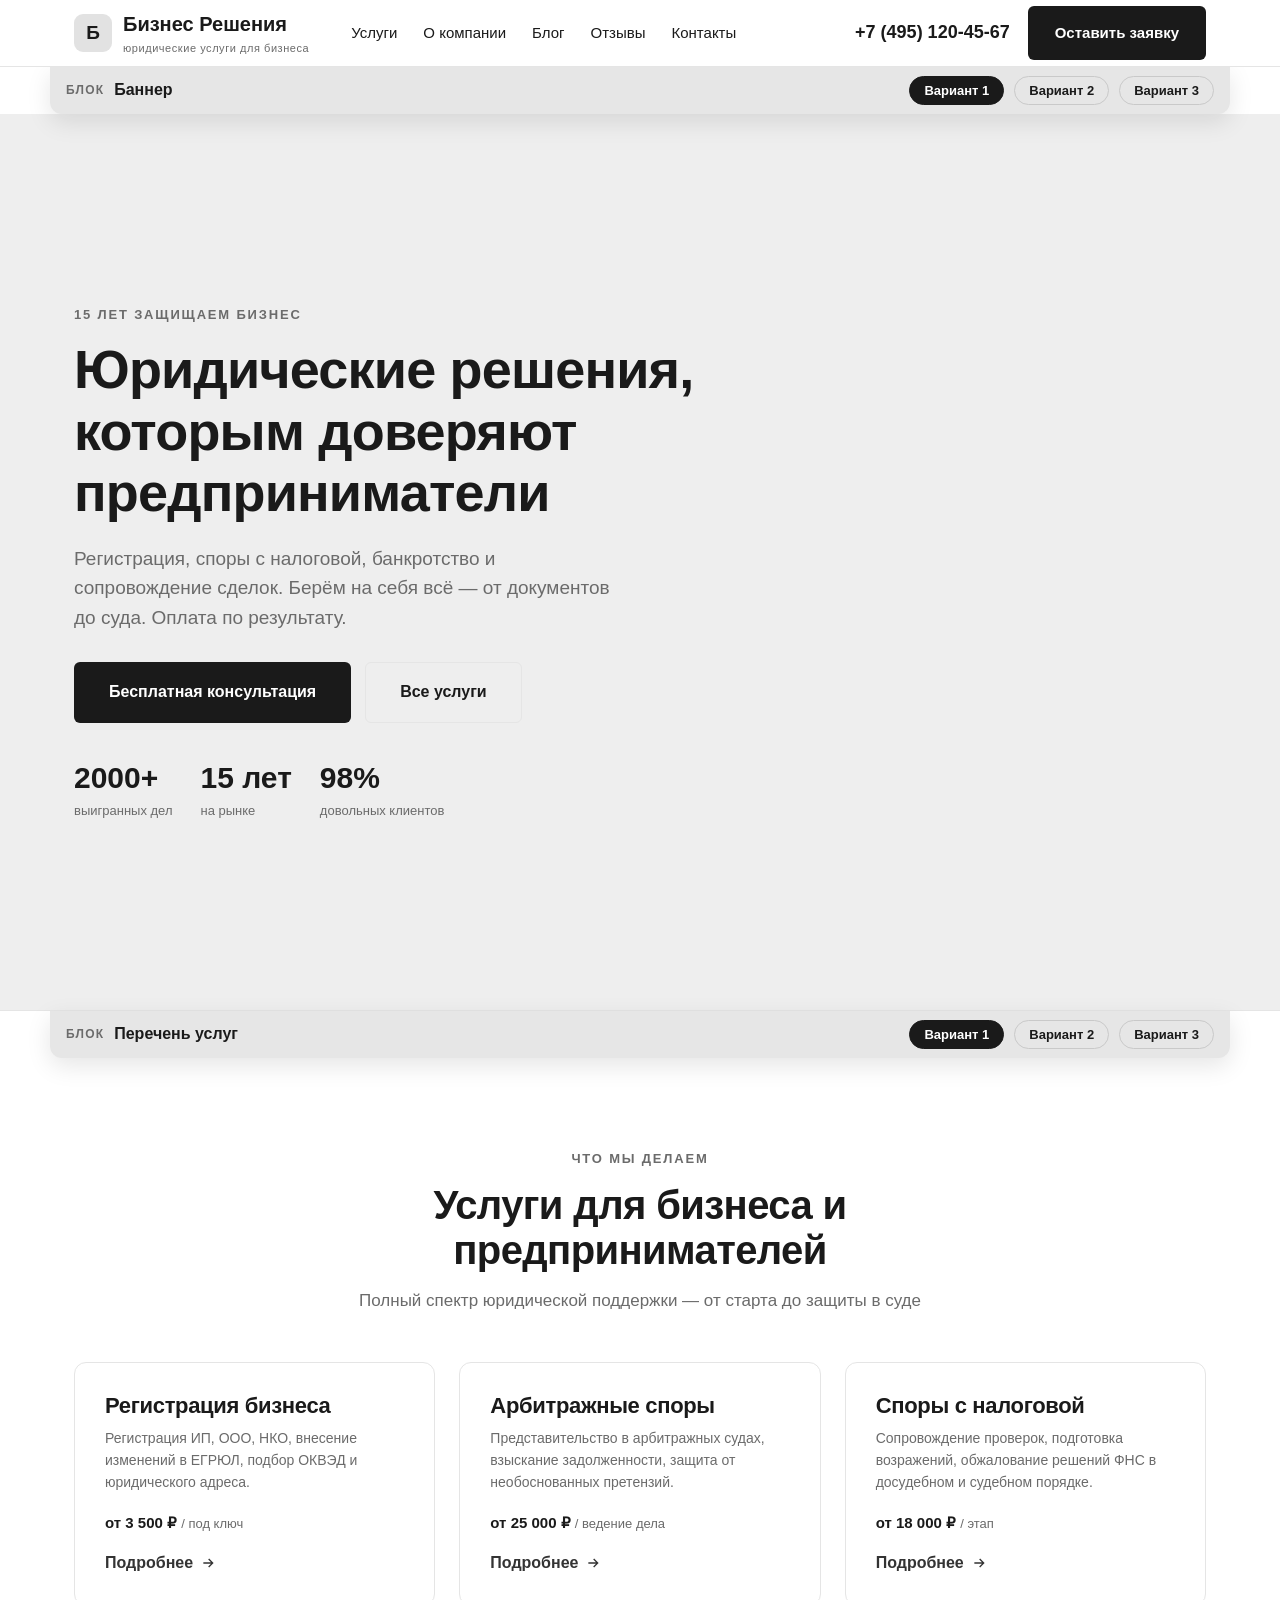
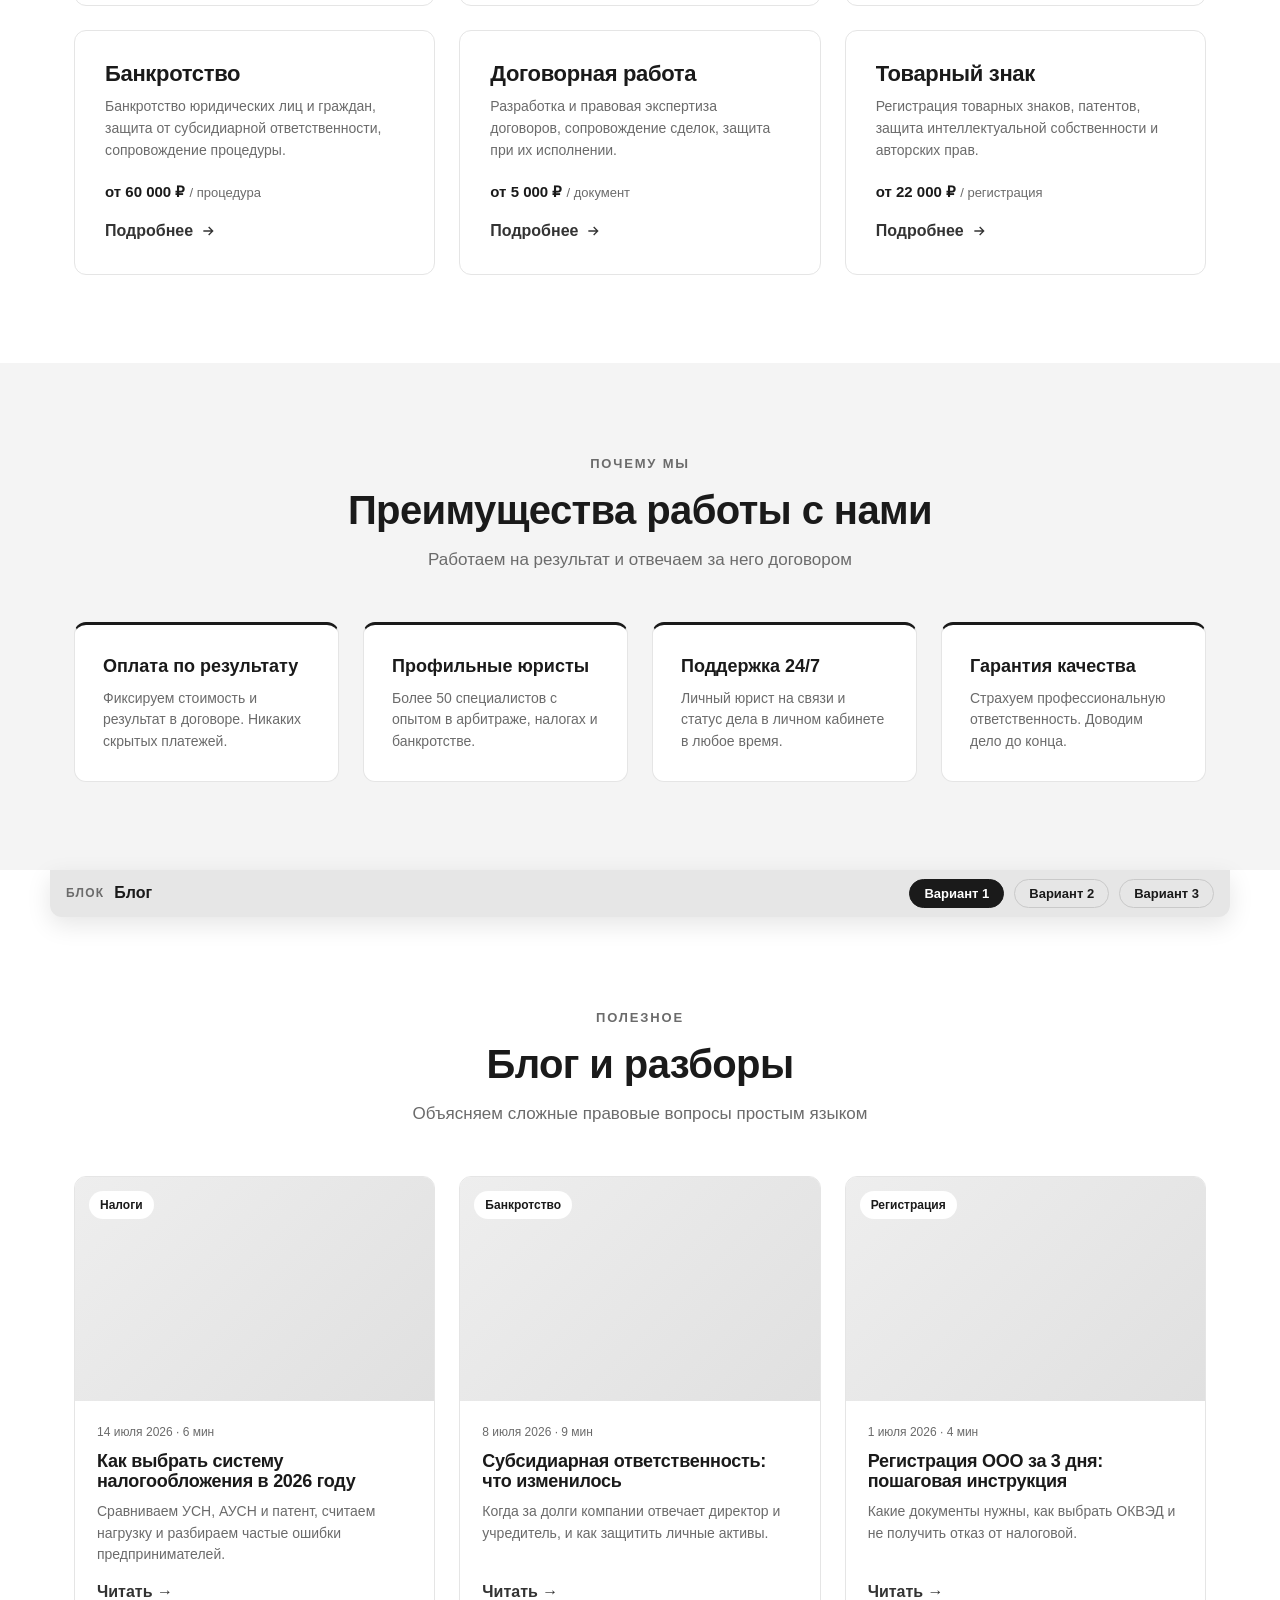
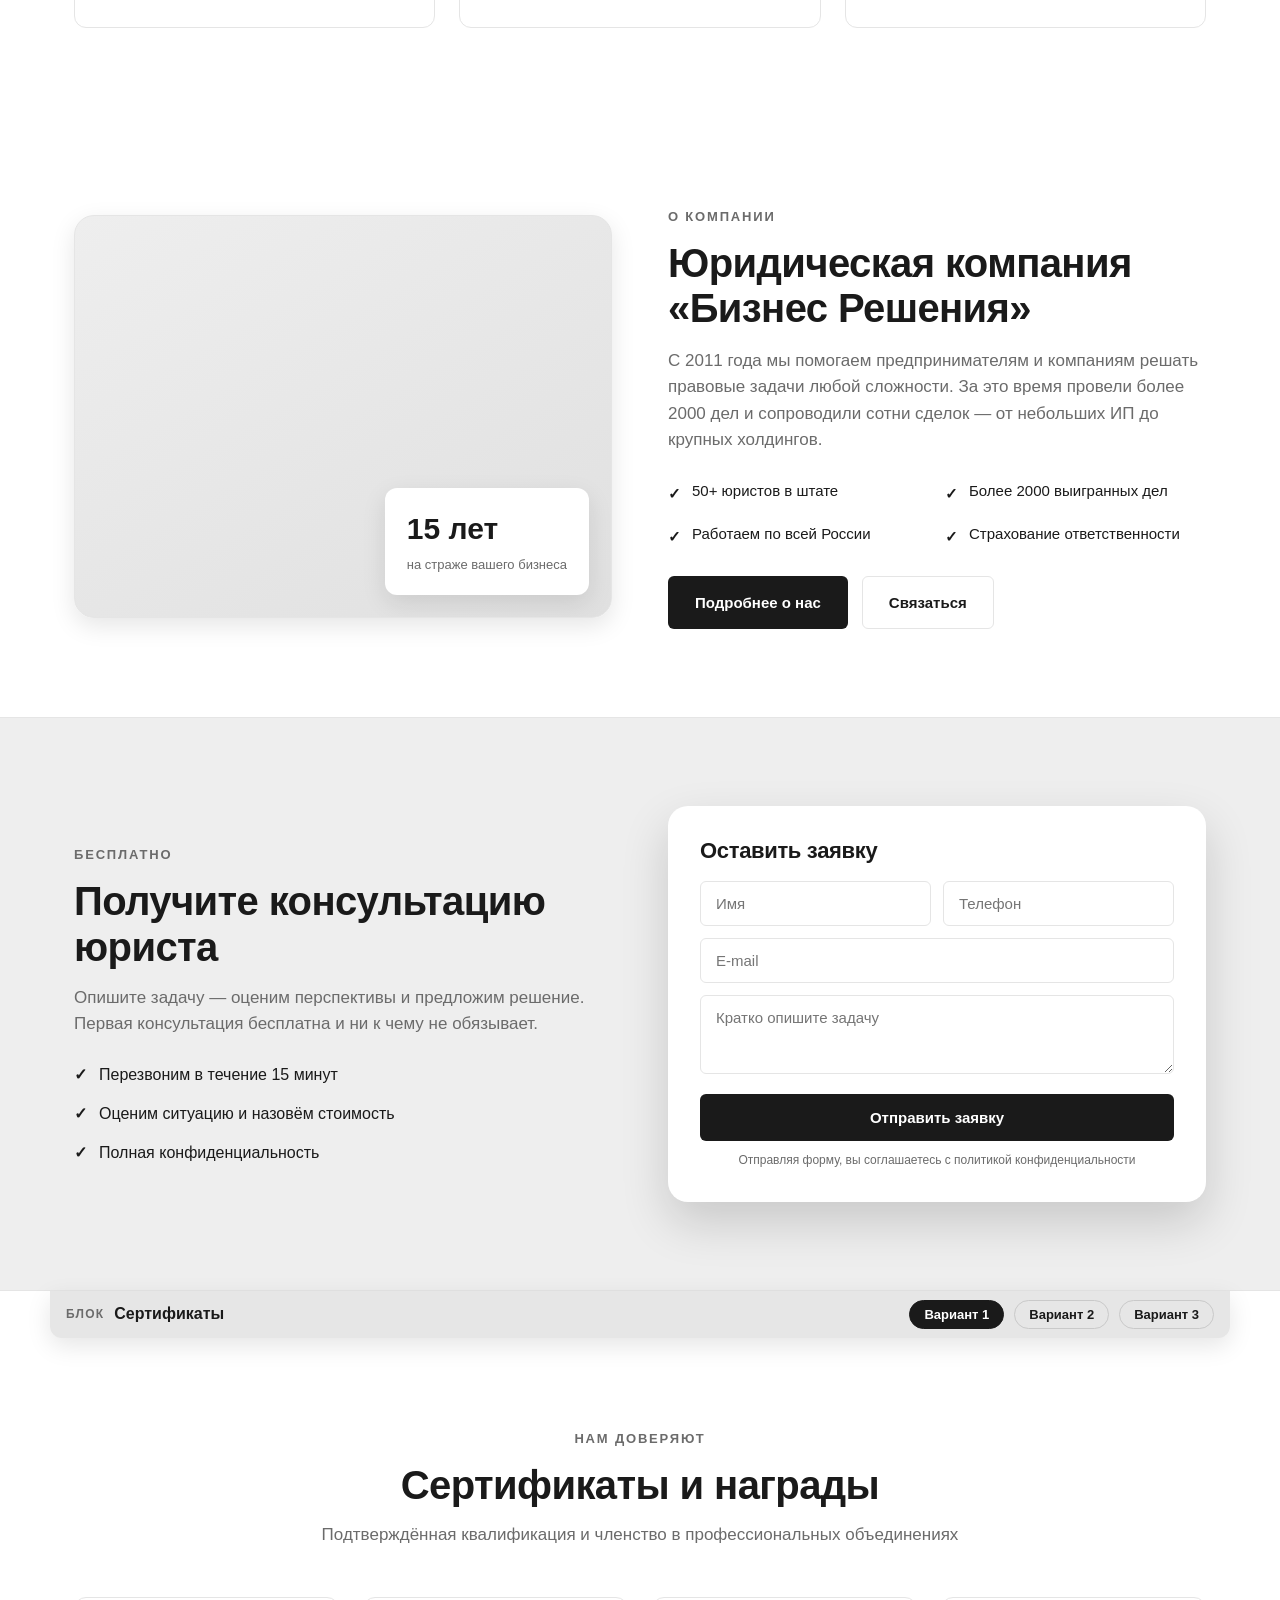
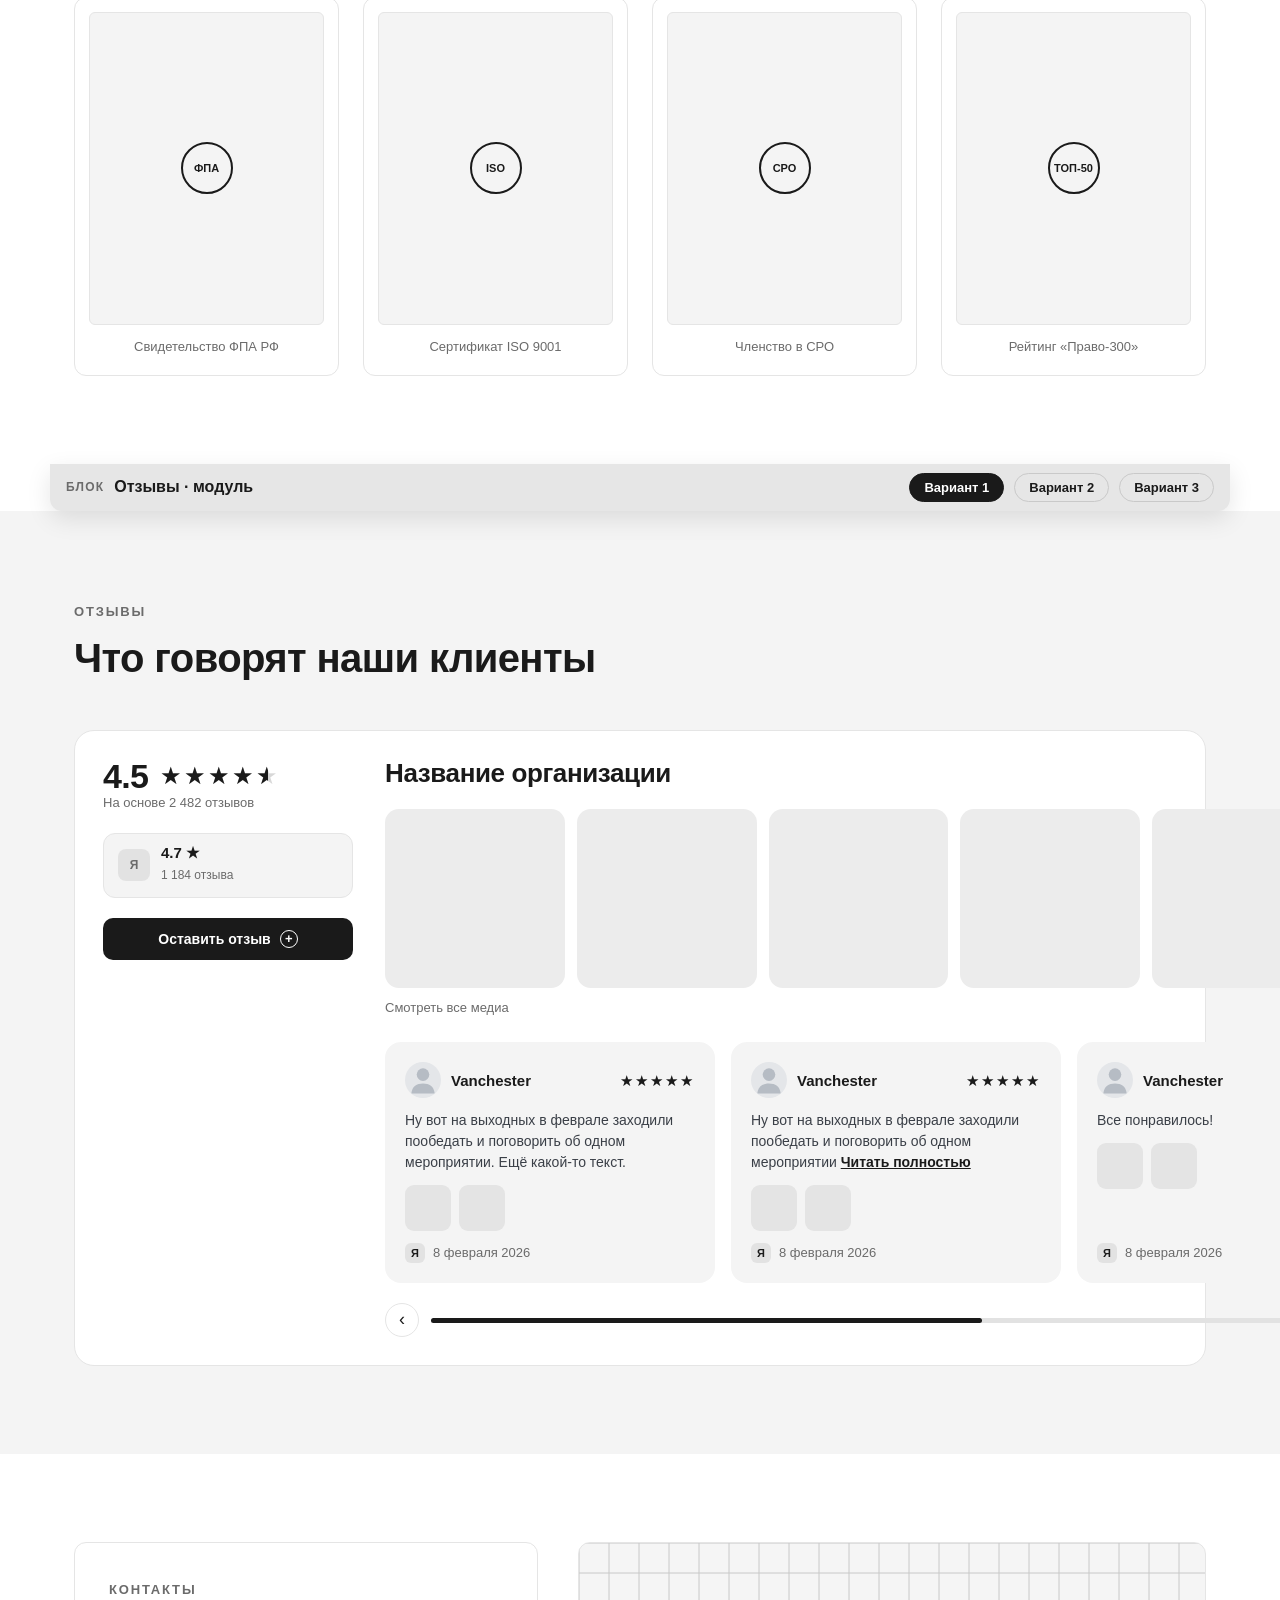
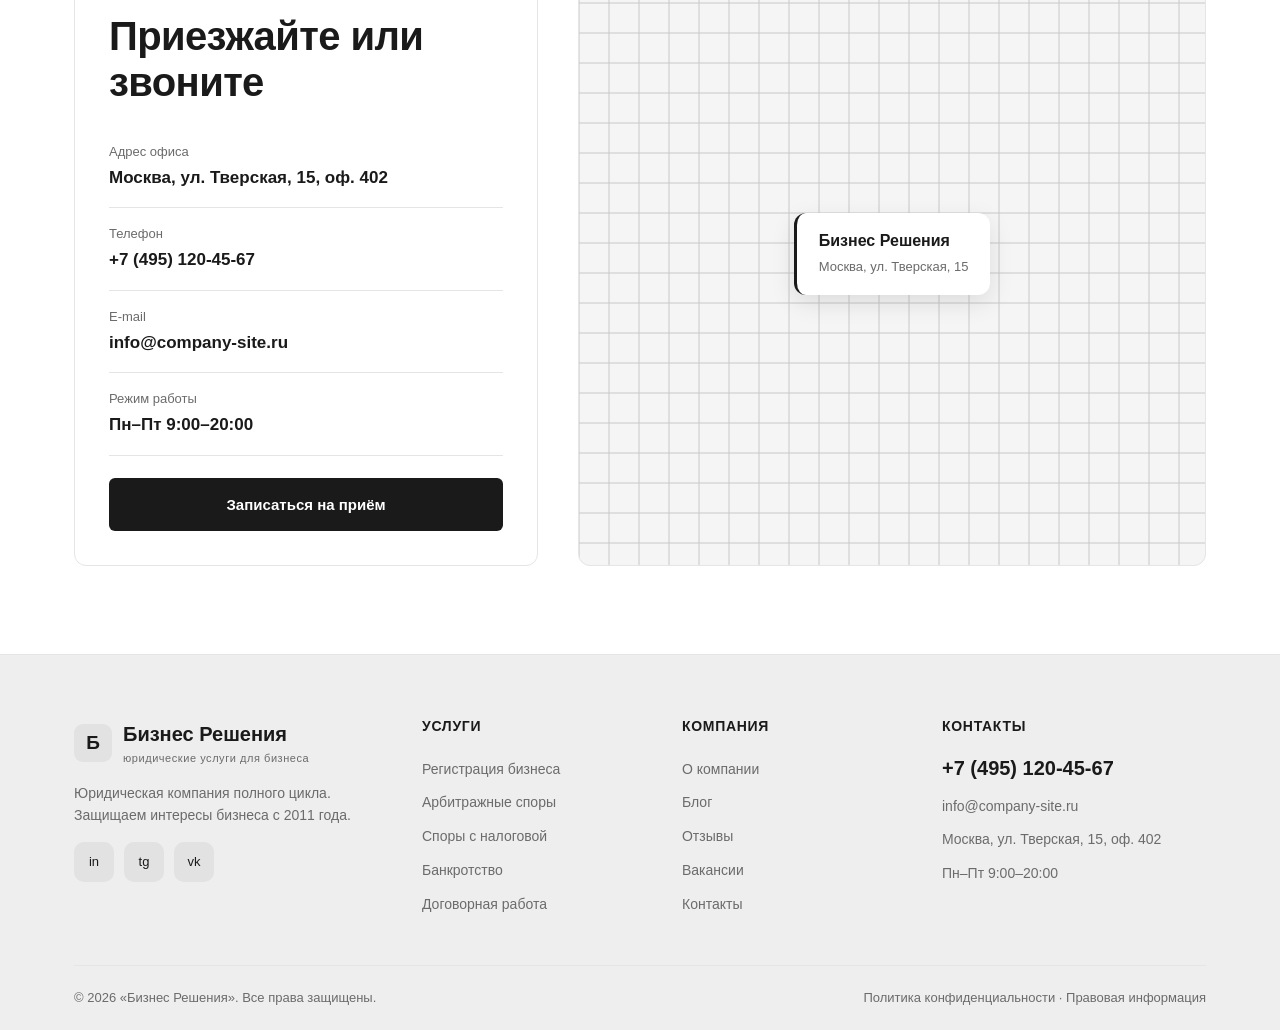
==== index.html @ 3ba4d73a "Cap all accent text at font-weight 600; unify type hierarchy - Replace every explicit font-weight:70" ====
<!DOCTYPE html>
<html lang="ru">
<head>
<meta charset="UTF-8">
<meta name="viewport" content="width=device-width, initial-scale=1.0">
<title>Бизнес Решения — прототип главной (шаблон юр. услуг)</title>
<meta name="description" content="Прототип главной страницы сайта юридических услуг. Чистый чёрно-белый шаблон с вариантами блоков.">
<style>
/* --- Manrope (вшит base64, вариативный, latin+cyrillic) --- */
@font-face {
  font-family: 'Manrope';
  font-style: normal;
  font-weight: 400 800;
  font-display: swap;
  src: url([data-uri]) format("woff2") format('woff2');
  unicode-range: U+0460-052F, U+1C80-1C8A, U+20B4, U+2DE0-2DFF, U+A640-A69F, U+FE2E-FE2F;
}
@font-face {
  font-family: 'Manrope';
  font-style: normal;
  font-weight: 400 800;
  font-display: swap;
  src: url([data-uri]) format("woff2") format('woff2');
  unicode-range: U+0301, U+0400-045F, U+0490-0491, U+04B0-04B1, U+2116;
}
@font-face {
  font-family: 'Manrope';
  font-style: normal;
  font-weight: 400 800;
  font-display: swap;
  src: url([data-uri]) format("woff2") format('woff2');
  unicode-range: U+0000-00FF, U+0131, U+0152-0153, U+02BB-02BC, U+02C6, U+02DA, U+02DC, U+0304, U+0308, U+0329, U+2000-206F, U+20AC, U+2122, U+2191, U+2193, U+2212, U+2215, U+FEFF, U+FFFD;
}
/* =========================================================================
   ДИЗАЙН-ТОКЕНЫ
   Всё оформление вынесено в переменные — чтобы перекрасить шаблон под
   другого клиента, достаточно поменять значения в :root.
   ========================================================================= */
:root{
  /* Палитра — чёрно-белая (монохром) */
  --c-brand:      #1a1a1a;   /* основной «чернильный» */
  --c-brand-700:  #000000;
  --c-brand-600:  #333333;
  --c-accent:     #1a1a1a;   /* акцент — CTA, подчёркивания */
  --c-accent-600: #000000;
  --c-ink:        #1a1a1a;   /* основной текст */
  --c-muted:      #6b6b6b;   /* вторичный текст */
  --c-line:       #e5e5e5;   /* границы */
  --c-bg:         #ffffff;
  --c-bg-soft:    #f4f4f4;   /* мягкий фон секций */
  --c-bg-dark:    #eeeeee;   /* «тёмные» секции — теперь светло-серые */
  --c-success:    #333333;

  /* Типографика */
  --font-head: "Manrope",-apple-system,"Segoe UI",Roboto,sans-serif;   /* заголовки */
  --font-body: "Manrope",-apple-system,"Segoe UI",Roboto,Helvetica,Arial,sans-serif;

  /* Скругления и тени */
  --r-sm: 6px;
  --r-md: 12px;
  --r-lg: 20px;
  --shadow-sm: 0 1px 3px rgba(0,0,0,.08), 0 1px 2px rgba(0,0,0,.04);
  --shadow-md: 0 8px 24px rgba(0,0,0,.10);
  --shadow-lg: 0 20px 48px rgba(0,0,0,.16);

  /* Раскладка */
  --container: 1180px;
  --gap: 24px;
  --section-y: 88px;
}

/* =========================================================================
   БАЗА
   ========================================================================= */
*,*::before,*::after{box-sizing:border-box;margin:0;padding:0}
html{scroll-behavior:smooth}
body{
  font-family:var(--font-body);
  color:var(--c-ink);
  background:var(--c-bg);
  line-height:1.55;
  -webkit-font-smoothing:antialiased;
}
img{max-width:100%;display:block}
a{color:inherit;text-decoration:none}
b,strong{font-weight:600}
h1,h2,h3,h4{font-family:var(--font-head);font-weight:600;line-height:1.14;letter-spacing:-.015em;color:var(--c-brand)}
h2{font-size:clamp(26px,3.4vw,40px)}
h3{font-size:clamp(18px,2vw,22px)}
p{color:var(--c-muted)}
.container{max-width:var(--container);margin:0 auto;padding:0 24px}
section{padding:var(--section-y) 0}
.eyebrow{
  display:inline-block;font-family:var(--font-body);font-weight:600;
  font-size:13px;letter-spacing:.14em;text-transform:uppercase;
  color:var(--c-muted);margin-bottom:14px;
}
.section-head{max-width:720px;margin:0 auto 48px;text-align:center}
.section-head p{margin-top:14px;font-size:17px}
.section-head--left{margin-left:0;text-align:left}

/* Кнопки */
.btn{
  display:inline-flex;align-items:center;gap:10px;justify-content:center;
  font-family:var(--font-body);font-weight:600;font-size:15px;
  padding:14px 26px;border-radius:var(--r-sm);border:1px solid transparent;
  cursor:pointer;transition:.18s ease;white-space:nowrap;
}
.btn-primary{background:var(--c-accent);color:#fff}
.btn-primary:hover{background:var(--c-accent-600);transform:translateY(-1px)}
.btn-white{background:#fff;color:#111}
.btn-white:hover{background:#ececec;transform:translateY(-1px)}
.btn-dark{background:var(--c-brand);color:#fff}
.btn-dark:hover{background:var(--c-brand-700);transform:translateY(-1px)}
.btn-ghost{background:transparent;color:#fff;border-color:rgba(255,255,255,.4)}
.btn-ghost:hover{background:rgba(255,255,255,.1)}
.btn-outline{background:transparent;color:var(--c-brand);border-color:var(--c-line)}
.btn-outline:hover{border-color:var(--c-brand);background:var(--c-bg-soft)}
.btn-lg{padding:17px 34px;font-size:16px}

.link-arrow{display:inline-flex;align-items:center;gap:7px;color:var(--c-brand-600);font-weight:600}
.link-arrow svg{transition:.18s}
.link-arrow:hover svg{transform:translateX(4px)}

/* =========================================================================
   ПАНЕЛЬ ПЕРЕКЛЮЧЕНИЯ ВАРИАНТОВ (только для прототипа, не для прода)
   ========================================================================= */
.variant-wrap{position:relative}
.variant-bar{
  position:sticky;top:66px;z-index:40;
  display:flex;align-items:center;gap:10px;flex-wrap:wrap;
  padding:9px 16px;margin:0 auto;max-width:var(--container);
  background:#e6e6e6;color:var(--c-ink);border-radius:0 0 var(--r-md) var(--r-md);
  box-shadow:var(--shadow-md);
}
.variant-bar .vb-label{font-size:12px;letter-spacing:.1em;text-transform:uppercase;opacity:.6;font-weight:600}
.variant-bar .vb-name{font-weight:600;font-family:var(--font-head)}
.variant-bar .vb-spacer{flex:1}
.vbtn{
  border:1px solid #c9c9c9;background:transparent;color:var(--c-ink);
  padding:6px 14px;border-radius:100px;font-size:13px;font-weight:600;cursor:pointer;transition:.15s;
}
.vbtn:hover{background:#dcdcdc}
.vbtn.active{background:var(--c-brand);color:#fff;border-color:var(--c-brand)}
.variant{display:none}
.variant.active{display:block}

/* =========================================================================
   ШАПКА
   ========================================================================= */
.site-header{
  position:sticky;top:0;z-index:50;background:rgba(255,255,255,.92);
  backdrop-filter:blur(8px);border-bottom:1px solid var(--c-line);
}
.nav{display:flex;align-items:center;gap:28px;height:66px}
.logo{display:flex;align-items:center;gap:11px;font-family:var(--font-head);font-weight:600;font-size:20px;color:var(--c-brand)}
.logo .mark{
  width:38px;height:38px;border-radius:9px;background:#e2e2e2;color:var(--c-brand);
  display:grid;place-items:center;font-size:19px;flex:none;
}
.logo small{display:block;font-family:var(--font-body);font-weight:500;font-size:11px;letter-spacing:.05em;color:var(--c-muted)}
.nav-links{display:flex;gap:26px;margin-left:14px}
.nav-links a{font-size:15px;font-weight:500;color:var(--c-ink);transition:.15s}
.nav-links a:hover{color:var(--c-brand-600)}
.nav-cta{margin-left:auto;display:flex;align-items:center;gap:18px}
.nav-phone{font-family:var(--font-head);font-weight:600;font-size:18px;color:var(--c-brand);white-space:nowrap}
.burger{display:none;background:none;border:none;cursor:pointer;flex-direction:column;gap:5px}
.burger span{width:24px;height:2px;background:var(--c-brand);display:block}

/* =========================================================================
   HERO / БАННЕР — 3 варианта
   ========================================================================= */
/* Вариант 1: классический, крупный заголовок (без формы) */
.hero1{background:#eeeeee;color:var(--c-ink);position:relative;overflow:hidden;border-bottom:1px solid var(--c-line)}
.hero1 .container{position:relative;padding-top:100px;padding-bottom:100px}
.hero1 .container>div{max-width:820px}
.hero1 h1{color:var(--c-brand);font-size:clamp(32px,4.6vw,54px);margin-bottom:20px}
.hero1 .lead{color:var(--c-muted);font-size:19px;max-width:560px;margin-bottom:30px}
.hero1 .hero-actions{display:flex;gap:14px;flex-wrap:wrap;margin-bottom:32px}
.hero-badges{display:flex;gap:28px;flex-wrap:wrap}
.hero-badges .hb{display:flex;flex-direction:column}
.hero-badges .hb b{font-family:var(--font-head);font-size:30px;color:var(--c-brand)}
.hero-badges .hb span{font-size:13px;color:var(--c-muted)}

/* Вариант 2: центрированный, крупная типографика, фото на фоне */
.hero2{position:relative;color:var(--c-ink);text-align:center;overflow:hidden;
  background:linear-gradient(180deg,rgba(238,238,238,.6),rgba(238,238,238,.9)),
  url("data:image/svg+xml,%3Csvg xmlns='http://www.w3.org/2000/svg' width='40' height='40'%3E%3Cpath d='M0 39h40M39 0v40' stroke='%23000000' stroke-opacity='.05'/%3E%3C/svg%3E") #eeeeee;
}
.hero2 .container{padding-top:104px;padding-bottom:104px;max-width:900px}
.hero2 .eyebrow{color:var(--c-muted)}
.hero2 h1{color:var(--c-brand);font-size:clamp(34px,5.4vw,62px);margin-bottom:22px}
.hero2 .lead{color:var(--c-muted);font-size:20px;max-width:640px;margin:0 auto 34px}
.hero2 .hero-actions{display:flex;gap:14px;justify-content:center;flex-wrap:wrap;margin-bottom:44px}
.hero2 .trust-row{display:flex;gap:44px;justify-content:center;flex-wrap:wrap;padding-top:32px;border-top:1px solid var(--c-line)}
.hero2 .trust-row div b{display:block;font-family:var(--font-head);font-size:34px;color:var(--c-brand)}
.hero2 .trust-row div span{font-size:14px;color:var(--c-muted)}

/* Вариант 3: минималистичный светлый со списком услуг-плитками */
/* Вариант 3: бенто — слева баннер, справа плашки-преимущества */
.hero3{background:var(--c-bg-soft)}
.hero3 .container{padding-top:64px;padding-bottom:64px}
.hero3 .bento{display:grid;grid-template-columns:3.2fr 1fr;gap:16px;align-items:stretch}
.bento-hero{background:#eeeeee;border-radius:var(--r-lg);padding:52px;display:flex;flex-direction:column;justify-content:center}
.bento-hero h1{font-size:clamp(30px,3.4vw,48px);margin-bottom:16px}
.bento-hero .lead{font-size:17px;color:var(--c-muted);margin-bottom:24px;max-width:520px}
.bento-hero .hero-actions{display:flex;gap:12px;flex-wrap:wrap;margin-bottom:22px}
.bento-hero .mini-trust{display:flex;gap:10px;align-items:center;color:var(--c-muted);font-size:14px}
.bento-hero .mini-trust .stars{color:var(--c-brand);letter-spacing:2px}
.bento-side{display:flex;flex-direction:column;gap:16px}
.bento-tile{flex:1;border-radius:var(--r-lg);padding:26px;border:1px solid var(--c-line);background:#fff;display:flex;flex-direction:column;justify-content:center;transition:.18s}
.bento-tile:hover{box-shadow:var(--shadow-md);transform:translateY(-3px);border-color:transparent}
.bento-tile.alt{background:#eeeeee;border-color:#e2e2e2}
.bento-tile .num{font-family:var(--font-head);font-weight:600;letter-spacing:-.02em;font-size:clamp(28px,2.6vw,38px);color:var(--c-brand);line-height:1;margin-bottom:8px}
.bento-tile b{font-family:var(--font-head);font-size:17px;color:var(--c-brand);display:block;margin-bottom:6px}
.bento-tile span{font-size:13px;color:var(--c-muted)}

/* =========================================================================
   УСЛУГИ — 3 варианта
   ========================================================================= */
.svc-grid{display:grid;grid-template-columns:repeat(3,1fr);gap:var(--gap)}
/* Вариант 1: карточки с описанием и ценой */
.svc-card{background:#fff;border:1px solid var(--c-line);border-radius:var(--r-md);padding:30px;transition:.2s;display:flex;flex-direction:column}
.svc-card:hover{box-shadow:var(--shadow-md);transform:translateY(-4px);border-color:transparent}
.svc-card h3{margin-bottom:10px}
.svc-card p{font-size:14px;flex:1;margin-bottom:18px}
.svc-price{font-family:var(--font-head);color:var(--c-brand);font-weight:600;font-size:15px;margin-bottom:16px}
.svc-price span{color:var(--c-muted);font-family:var(--font-body);font-weight:400;font-size:13px}

/* Вариант 2: компактный список в 2 колонки с разделителями */
.svc-list{display:grid;grid-template-columns:1fr 1fr;gap:0 56px}
.svc-row{display:flex;gap:18px;padding:22px 0;border-bottom:1px solid var(--c-line);align-items:flex-start}
.svc-row .n{font-family:var(--font-head);font-size:15px;color:var(--c-brand);font-weight:600;flex:none;width:30px}
.svc-row .b b{display:block;font-family:var(--font-head);color:var(--c-brand);font-size:17px;margin-bottom:4px}
.svc-row .b p{font-size:14px}
.svc-row .go{margin-left:auto;color:var(--c-brand-600);flex:none;opacity:0;transition:.15s}
.svc-row:hover .go{opacity:1;transform:translateX(3px)}

/* Вариант 3: крупные тайлы, одна выделенная */
/* Вариант 3: флагманская услуга + компактный список остальных */
.svc-feature{display:grid;grid-template-columns:.95fr 1.05fr;gap:36px;align-items:start}
.svc-flagship{background:#eeeeee;border-radius:var(--r-lg);padding:40px;display:flex;flex-direction:column}
.svc-flagship .eyebrow{margin-bottom:12px}
.svc-flagship h3{font-size:26px;margin-bottom:12px}
.svc-flagship p{font-size:15px;margin-bottom:20px}
.svc-flagship .svc-price{margin-bottom:22px}
.svc-compact{display:flex;flex-direction:column}
.svc-compact .row{display:flex;align-items:center;gap:16px;padding:20px 4px;border-bottom:1px solid var(--c-line);transition:.15s}
.svc-compact .row:first-child{padding-top:0}
.svc-compact .row:last-child{border-bottom:none}
.svc-compact .row:hover{padding-left:12px}
.svc-compact .row .txt b{display:block;font-family:var(--font-head);color:var(--c-brand);font-size:17px;margin-bottom:3px}
.svc-compact .row .txt p{font-size:13px}
.svc-compact .row .go{margin-left:auto;color:var(--c-brand-600);flex:none;font-size:18px}

/* =========================================================================
   ПРЕИМУЩЕСТВА
   ========================================================================= */
.adv{background:var(--c-bg-soft)}
.adv-grid{display:grid;grid-template-columns:repeat(4,1fr);gap:var(--gap)}
.adv-item{background:#fff;border-radius:var(--r-md);padding:28px;border:1px solid var(--c-line);border-top:3px solid var(--c-brand)}
.adv-item b{display:block;font-family:var(--font-head);color:var(--c-brand);font-size:18px;margin-bottom:7px}
.adv-item p{font-size:14px}

/* =========================================================================
   БЛОГ — 3 варианта
   ========================================================================= */
/* Вариант 1: 3 равные карточки с картинкой */
.blog-grid{display:grid;grid-template-columns:repeat(3,1fr);gap:var(--gap)}
.post{background:#fff;border:1px solid var(--c-line);border-radius:var(--r-md);overflow:hidden;transition:.2s;display:flex;flex-direction:column}
.post:hover{box-shadow:var(--shadow-md);transform:translateY(-4px)}
.post .thumb{aspect-ratio:16/10;background:linear-gradient(135deg,#eeeeee,#e0e0e0);position:relative}
.post .thumb .tag{position:absolute;left:14px;top:14px;background:#fff;color:var(--c-brand);font-size:12px;font-weight:600;padding:5px 11px;border-radius:100px}
.post .body{padding:22px;display:flex;flex-direction:column;flex:1}
.post .meta{font-size:12px;color:var(--c-muted);margin-bottom:9px}
.post h3{font-size:18px;margin-bottom:9px}
.post p{font-size:14px;flex:1;margin-bottom:14px}

/* Вариант 2: одна крупная + список справа */
.blog-feature{display:grid;grid-template-columns:1.1fr .9fr;gap:40px;align-items:start}
.blog-main{background:#fff;border:1px solid var(--c-line);border-radius:var(--r-md);overflow:hidden}
.blog-main .thumb{aspect-ratio:16/9;background:linear-gradient(135deg,#eeeeee,#e0e0e0)}
.blog-main .body{padding:28px}
.blog-main .meta{font-size:13px;color:var(--c-muted);margin-bottom:10px}
.blog-main h3{font-size:24px;margin-bottom:12px}
.blog-side{display:flex;flex-direction:column;gap:4px}
.blog-side .row{display:flex;gap:16px;padding:18px 0;border-bottom:1px solid var(--c-line);align-items:center}
.blog-side .row .th{width:78px;height:60px;border-radius:8px;flex:none;background:linear-gradient(135deg,#eeeeee,#e0e0e0)}
.blog-side .row b{display:block;font-family:var(--font-head);color:var(--c-brand);font-size:16px;line-height:1.3;margin-bottom:5px}
.blog-side .row span{font-size:12px;color:var(--c-muted)}

/* Вариант 3: горизонтальные широкие карточки-строки */
.blog-rows{display:flex;flex-direction:column;gap:18px}
.blog-hrow{display:grid;grid-template-columns:220px 1fr auto;gap:26px;align-items:center;background:#fff;border:1px solid var(--c-line);border-radius:var(--r-md);padding:18px;transition:.2s}
.blog-hrow:hover{box-shadow:var(--shadow-md);border-color:transparent}
.blog-hrow .th{aspect-ratio:16/10;border-radius:var(--r-sm);background:linear-gradient(135deg,#eeeeee,#e0e0e0)}
.blog-hrow .meta{font-size:12px;color:var(--c-muted);margin-bottom:7px}
.blog-hrow h3{font-size:19px;margin-bottom:7px}
.blog-hrow p{font-size:14px}
.blog-hrow .go{padding-right:10px}

/* =========================================================================
   О КОМПАНИИ
   ========================================================================= */
.about .container{display:grid;grid-template-columns:1fr 1fr;gap:56px;align-items:center}
.about-media{border-radius:var(--r-lg);aspect-ratio:4/3;background:linear-gradient(150deg,#eeeeee,#e0e0e0);position:relative;overflow:hidden;box-shadow:var(--shadow-md);border:1px solid var(--c-line)}
.about-media .badge{position:absolute;right:22px;bottom:22px;background:#fff;border-radius:var(--r-md);padding:18px 22px;box-shadow:var(--shadow-md)}
.about-media .badge b{font-family:var(--font-head);color:var(--c-brand);font-size:30px;display:block}
.about-media .badge span{font-size:13px;color:var(--c-muted)}
.about-list{display:grid;grid-template-columns:1fr 1fr;gap:16px;margin-top:26px}
.about-list li{list-style:none;display:flex;gap:11px;font-size:15px;color:var(--c-ink)}
.about-list .chk{color:var(--c-brand);flex:none;margin-top:3px;font-weight:600}

/* =========================================================================
   ФОРМА ЗАЯВКИ (широкая секция)
   ========================================================================= */
.field{margin-bottom:12px}
.field input,.field select,.field textarea{
  width:100%;padding:13px 15px;border:1px solid var(--c-line);border-radius:var(--r-sm);
  font-family:var(--font-body);font-size:15px;color:var(--c-ink);background:#fff;
}
.field input:focus,.field select:focus,.field textarea:focus{outline:none;border-color:var(--c-brand);box-shadow:0 0 0 3px rgba(0,0,0,.10)}
.form-note{font-size:12px;color:var(--c-muted);margin-top:10px;text-align:center}
.cta{background:#eeeeee;color:var(--c-ink);border-top:1px solid var(--c-line);border-bottom:1px solid var(--c-line)}
.cta .container{display:grid;grid-template-columns:1fr 1fr;gap:56px;align-items:center}
.cta h2{color:var(--c-brand)}
.cta p{color:var(--c-muted);font-size:17px;margin-top:14px}
.cta .eyebrow{color:var(--c-muted)}
.cta-benefits{display:flex;flex-direction:column;gap:14px;margin-top:26px}
.cta-benefits div{display:flex;gap:12px;align-items:center;color:var(--c-ink)}
.cta-benefits .chk{color:var(--c-brand);flex:none;font-weight:600}
.cta-form{background:#fff;border-radius:var(--r-lg);padding:32px;box-shadow:var(--shadow-lg);color:var(--c-ink)}
.cta-form h3{margin-bottom:18px}
.cta-form .grid2{display:grid;grid-template-columns:1fr 1fr;gap:12px}

/* =========================================================================
   СЕРТИФИКАТЫ — 3 варианта
   ========================================================================= */
/* Вариант 1: сетка «документов» с рамкой */
.cert-grid{display:grid;grid-template-columns:repeat(4,1fr);gap:var(--gap)}
.cert-doc{background:#fff;border:1px solid var(--c-line);border-radius:var(--r-md);padding:14px;transition:.2s;cursor:pointer}
.cert-doc:hover{box-shadow:var(--shadow-md);transform:translateY(-4px)}
.cert-doc .sheet{aspect-ratio:3/4;border-radius:var(--r-sm);background:var(--c-bg-soft);border:1px solid var(--c-line);display:flex;flex-direction:column;align-items:center;justify-content:center;gap:10px;color:var(--c-brand);position:relative}
.cert-doc .sheet .seal{width:52px;height:52px;border-radius:50%;border:2px solid var(--c-brand);color:var(--c-brand);display:grid;place-items:center;font-size:11px;font-weight:600;text-align:center;line-height:1.1}
.cert-doc .cap{text-align:center;font-size:13px;color:var(--c-muted);padding:12px 6px 4px}

/* Вариант 2: горизонтальная лента-карусель наград */
.cert-strip{display:flex;gap:18px;overflow-x:auto;padding-bottom:10px;scroll-snap-type:x mandatory}
.cert-strip::-webkit-scrollbar{height:6px}
.cert-strip::-webkit-scrollbar-thumb{background:var(--c-line);border-radius:100px}
.cert-badge{flex:none;width:250px;scroll-snap-align:start;background:#fff;border:1px solid var(--c-line);border-left:3px solid var(--c-brand);border-radius:var(--r-md);padding:24px}
.cert-badge b{display:block;font-family:var(--font-head);color:var(--c-brand);font-size:17px;margin-bottom:6px}
.cert-badge span{font-size:13px;color:var(--c-muted)}

/* Вариант 3: акцент на цифрах доверия + миниатюры */
.cert-split{display:grid;grid-template-columns:.9fr 1.1fr;gap:48px;align-items:center}
.cert-nums{display:grid;grid-template-columns:1fr 1fr;gap:22px}
.cert-nums .nn b{font-family:var(--font-head);color:var(--c-brand);font-size:40px;display:block}
.cert-nums .nn span{color:var(--c-muted);font-size:14px}
.cert-thumbs{display:grid;grid-template-columns:repeat(3,1fr);gap:14px}
.cert-thumbs .t{aspect-ratio:3/4;border-radius:var(--r-sm);background:var(--c-bg-soft);border:1px solid var(--c-line);cursor:pointer;transition:.2s}
.cert-thumbs .t:hover{box-shadow:var(--shadow-md);transform:translateY(-3px)}

/* =========================================================================
   ОТЗЫВЫ (место под модуль Яндекс.Карт)
   ========================================================================= */
.reviews{background:var(--c-bg-soft)}
/* Модуль отзывов (ч/б, в стиле прототипа; в проде — встраиваемый виджет LEADSPACE со своим оформлением) */
.yamod{background:#fff;border:1px solid var(--c-line);border-radius:var(--r-lg);padding:28px;text-align:left}
.yamod h3{font-family:var(--font-head);font-weight:600;letter-spacing:-.015em;color:var(--c-brand)}
.yamod .yst{position:relative;display:inline-block;font-size:15px;line-height:1;letter-spacing:2px}
.yamod .yst i{font-style:normal;color:#d8d8d8}
.yamod .yst i.f{position:absolute;left:0;top:0;width:var(--p,100%);overflow:hidden;color:var(--c-brand);white-space:nowrap}
.yamod .yst.lg{font-size:24px}
.yamod .score{display:flex;align-items:center;gap:12px}
.yamod .score .num{font-family:var(--font-head);font-weight:600;font-size:34px;letter-spacing:-.02em;color:var(--c-brand);line-height:1}
.yamod .subtxt{color:var(--c-muted);font-size:13px}
.yamod .ybadge{display:inline-flex;align-items:center;gap:11px;background:#f4f4f4;border:1px solid var(--c-line);border-radius:12px;padding:10px 14px}
.yamod .ymark{width:32px;height:32px;border-radius:8px;background:#e2e2e2;color:var(--c-brand);font-weight:600;display:grid;place-items:center;flex:none}
.yamod .ybadge b{font-size:15px;color:var(--c-brand);display:block;line-height:1.2}
.yamod .ybadge span{font-size:12px;color:var(--c-muted)}
.yamod .ybtn{display:inline-flex;align-items:center;gap:9px;background:var(--c-brand);color:#fff;border:none;border-radius:10px;padding:12px 18px;font-family:var(--font-body);font-weight:600;font-size:14px;cursor:pointer;transition:.15s}
.yamod .ybtn:hover{background:var(--c-brand-700)}
.yamod .ybtn .pl{width:18px;height:18px;border-radius:50%;border:1.6px solid currentColor;display:grid;place-items:center;font-size:13px;line-height:1}
.yamod .ymedia{display:grid;grid-template-columns:repeat(9,1fr);gap:12px}
.yamod .ymedia i{aspect-ratio:1;background:#ececec;border-radius:14px;display:block}
.yamod .ymedia i.more{display:grid;place-items:center;color:#9aa0a8;font-weight:600;font-size:19px;font-style:normal}
.yamod .ymedia-all{display:inline-block;margin-top:10px;color:var(--c-muted);font-size:13px}
.yamod .yav{width:36px;height:36px;border-radius:50%;background:#e4e6e9;flex:none;overflow:hidden;display:block}
.yamod .yav svg{width:100%;height:100%;display:block;fill:#b6bcc4}
.yamod .ycard{background:#f4f4f4;border-radius:16px;padding:20px;display:flex;flex-direction:column;gap:12px}
.yamod .ycard-top{display:flex;align-items:center;gap:10px}
.yamod .yname{flex:1;font-weight:600;color:var(--c-brand);font-size:15px}
.yamod .ytext{font-size:14px;color:#3a3f47;line-height:1.5;margin:0}
.yamod .ymore{color:var(--c-brand);font-weight:600;text-decoration:underline}
.yamod .ycard-media{display:flex;gap:8px}
.yamod .ycard-media i{width:46px;height:46px;border-radius:9px;background:#e4e4e4;display:block}
.yamod .ycard-foot{display:flex;align-items:center;gap:8px;color:var(--c-muted);font-size:13px;margin-top:auto}
.yamod .ymark.sm{width:20px;height:20px;font-size:11px;border-radius:6px}
.yamod .ytrack{display:flex;gap:16px;overflow-x:auto;padding-bottom:4px;scroll-snap-type:x mandatory}
.yamod .ytrack::-webkit-scrollbar{height:0}
.yamod .ytrack .ycard{flex:none;width:330px;scroll-snap-align:start}
.yamod .yprogress{display:flex;align-items:center;gap:12px;margin-top:16px}
.yamod .yprogress .tk{flex:1;height:5px;border-radius:5px;background:#e2e2e2;position:relative}
.yamod .yprogress .tk i{position:absolute;left:0;top:0;height:100%;width:34%;background:var(--c-brand);border-radius:5px;display:block}
.yamod .yarrow{width:34px;height:34px;border-radius:50%;border:1px solid var(--c-line);background:#fff;display:grid;place-items:center;cursor:pointer;color:var(--c-brand);flex:none;font-size:18px}
.yamod .ygrid{display:grid;grid-template-columns:repeat(3,1fr);gap:16px}
.yamod .yloadmore{margin-top:22px;background:#f4f4f4;border:1px solid var(--c-line);border-radius:10px;padding:12px 22px;font-family:var(--font-body);font-weight:600;font-size:14px;color:var(--c-brand);cursor:pointer}
.yamod .yby{display:flex;align-items:center;gap:7px;color:var(--c-muted);font-size:12px}
.yamod .yby b{color:var(--c-brand);font-weight:600;letter-spacing:.02em}
.yamod .yls{width:20px;height:20px;border-radius:5px;background:var(--c-brand);color:#fff;font-size:10px;font-weight:600;display:grid;place-items:center}
.yamod.v1{display:grid;grid-template-columns:250px 1fr;gap:32px}
.yamod.v1 .side{display:flex;flex-direction:column;gap:20px}
.yamod.v1 .side .ybtn{width:100%;justify-content:center}
.yamod.v1 .side .yby{margin-top:auto}
.yamod.v1 .main .head{display:flex;justify-content:space-between;align-items:flex-start;margin-bottom:20px;gap:16px}
.yamod.v1 .main .head h3{font-size:26px}
.yamod.v1 .main .head .cnt{color:var(--c-muted);font-size:13px;white-space:nowrap}
.yamod .yhead{display:flex;justify-content:space-between;align-items:flex-start;gap:20px;margin-bottom:24px}
.yamod .yhead h3{font-size:26px;margin-bottom:14px}
.yamod .yhead .hrow{display:flex;align-items:center;gap:16px;flex-wrap:wrap}
@media(max-width:980px){
  .yamod.v1{grid-template-columns:1fr}
  .yamod .ygrid{grid-template-columns:1fr 1fr}
  .yamod .ymedia{grid-template-columns:repeat(6,1fr)}
}
@media(max-width:620px){
  .yamod{padding:18px}
  .yamod .ygrid{grid-template-columns:1fr}
  .yamod .ymedia{grid-template-columns:repeat(4,1fr)}
  .yamod .yhead{flex-direction:column}
}

/* =========================================================================
   КОНТАКТЫ / КАРТА
   ========================================================================= */
.contacts .container{display:grid;grid-template-columns:.85fr 1.15fr;gap:40px;align-items:stretch}
.contact-card{background:#fff;border:1px solid var(--c-line);border-radius:var(--r-md);padding:34px}
.contact-item{padding:16px 0;border-bottom:1px solid var(--c-line)}
.contact-item:last-child{border-bottom:none}
.contact-item .l{font-size:13px;color:var(--c-muted);margin-bottom:3px}
.contact-item .v{font-family:var(--font-head);font-weight:600;color:var(--c-brand);font-size:17px}
.map-slot{border-radius:var(--r-md);overflow:hidden;border:1px solid var(--c-line);min-height:380px;
  background:
    linear-gradient(rgba(0,0,0,.04),rgba(0,0,0,.04)),
    url("data:image/svg+xml,%3Csvg xmlns='http://www.w3.org/2000/svg' width='60' height='60'%3E%3Cpath d='M0 30h60M30 0v60M0 0h60v60H0z' fill='none' stroke='%23d0d0d0' stroke-width='1'/%3E%3C/svg%3E");
  display:grid;place-items:center;position:relative}
.map-slot .pin{background:#fff;border-radius:var(--r-md);border-left:3px solid var(--c-brand);padding:16px 22px;box-shadow:var(--shadow-md)}
.map-slot .pin b{font-family:var(--font-head);color:var(--c-brand);display:block}
.map-slot .pin span{font-size:13px;color:var(--c-muted)}

/* =========================================================================
   ФУТЕР
   ========================================================================= */
.site-footer{background:#eeeeee;color:var(--c-muted);padding-top:64px;border-top:1px solid var(--c-line)}
.footer-top{display:grid;grid-template-columns:1.4fr 1fr 1fr 1.2fr;gap:40px;padding-bottom:44px;border-bottom:1px solid var(--c-line)}
.footer-top .logo{color:var(--c-brand);margin-bottom:16px}
.footer-top .logo small{color:var(--c-muted)}
.footer-top p{font-size:14px;color:var(--c-muted);max-width:300px}
.footer-col h4{color:var(--c-brand);font-family:var(--font-body);font-size:14px;letter-spacing:.05em;text-transform:uppercase;margin-bottom:18px}
.footer-col a{display:block;font-size:14px;padding:6px 0;color:var(--c-muted);transition:.15s}
.footer-col a:hover{color:var(--c-brand)}
.footer-contacts b{color:var(--c-brand);font-family:var(--font-head);font-size:20px;display:block;margin-bottom:6px}
.footer-social{display:flex;gap:10px;margin-top:16px}
.footer-social a{width:40px;height:40px;border-radius:10px;background:#e2e2e2;display:grid;place-items:center;color:var(--c-brand);font-size:13px}
.footer-social a:hover{background:var(--c-brand);color:#fff}
.footer-bottom{display:flex;justify-content:space-between;flex-wrap:wrap;gap:14px;padding:22px 0;font-size:13px;color:var(--c-muted)}
.footer-bottom a{color:var(--c-muted)}
.footer-bottom a:hover{color:var(--c-brand)}

/* =========================================================================
   АДАПТИВ
   ========================================================================= */
@media(max-width:980px){
  :root{--section-y:60px}
  .nav-links,.nav-phone{display:none}
  .burger{display:flex}
  .about .container,.cta .container,
  .contacts .container,.blog-feature,.cert-split,.svc-feature{grid-template-columns:1fr}
  .hero3 .bento{grid-template-columns:1fr}
  .bento-side{flex-direction:row}
  .svc-grid,.blog-grid{grid-template-columns:1fr 1fr}
  .adv-grid,.cert-grid{grid-template-columns:1fr 1fr}
  .footer-top{grid-template-columns:1fr 1fr}
  .svc-list{grid-template-columns:1fr}
  .blog-hrow{grid-template-columns:140px 1fr}
  .blog-hrow .go{display:none}
  .yandex-preview{grid-template-columns:1fr}
}
@media(max-width:620px){
  .svc-grid,.svc-tiles,.blog-grid,.adv-grid,.cert-grid,.about-list,.cta-form .grid2,.hero3-grid{grid-template-columns:1fr}
  .hero-badges,.hero2 .trust-row{gap:20px}
  .footer-top{grid-template-columns:1fr}
  .blog-hrow{grid-template-columns:1fr}
  .bento-side{flex-direction:column}
  .variant-bar{top:0;border-radius:0}
}
</style>
</head>
<body>

<!-- ========================= ШАПКА ========================= -->
<header class="site-header">
  <div class="container">
    <nav class="nav">
      <a href="#" class="logo">
        <span class="mark">Б</span>
        <span>Бизнес&nbsp;Решения<small>юридические услуги для бизнеса</small></span>
      </a>
      <div class="nav-links">
        <a href="#services">Услуги</a>
        <a href="#about">О компании</a>
        <a href="#blog">Блог</a>
        <a href="#reviews">Отзывы</a>
        <a href="#contacts">Контакты</a>
      </div>
      <div class="nav-cta">
        <span class="nav-phone">+7 (495) 120-45-67</span>
        <a href="#cta" class="btn btn-primary">Оставить заявку</a>
      </div>
      <button class="burger" aria-label="Меню"><span></span><span></span><span></span></button>
    </nav>
  </div>
</header>

<!-- ========================= БАННЕР (3 варианта) ========================= -->
<div class="variant-wrap" data-block="hero">
  <div class="variant-bar">
    <span class="vb-label">Блок</span><span class="vb-name">Баннер</span>
    <span class="vb-spacer"></span>
    <button class="vbtn active" data-v="1">Вариант 1</button>
    <button class="vbtn" data-v="2">Вариант 2</button>
    <button class="vbtn" data-v="3">Вариант 3</button>
  </div>

  <!-- Hero v1 -->
  <section class="variant active hero1" data-v="1">
    <div class="container">
      <div>
        <span class="eyebrow">15 лет защищаем бизнес</span>
        <h1>Юридические решения, которым доверяют предприниматели</h1>
        <p class="lead">Регистрация, споры с налоговой, банкротство и сопровождение сделок. Берём на себя всё — от документов до суда. Оплата по результату.</p>
        <div class="hero-actions">
          <a href="#cta" class="btn btn-dark btn-lg">Бесплатная консультация</a>
          <a href="#services" class="btn btn-outline btn-lg">Все услуги</a>
        </div>
        <div class="hero-badges">
          <div class="hb"><b>2000+</b><span>выигранных дел</span></div>
          <div class="hb"><b>15 лет</b><span>на рынке</span></div>
          <div class="hb"><b>98%</b><span>довольных клиентов</span></div>
        </div>
      </div>
    </div>
  </section>

  <!-- Hero v2 -->
  <section class="variant hero2" data-v="2">
    <div class="container">
      <span class="eyebrow">Юридическая компания полного цикла</span>
      <h1>Защищаем интересы бизнеса на каждом этапе</h1>
      <p class="lead">От регистрации компании до сложных арбитражных споров. Прозрачно, в срок и с гарантией результата в договоре.</p>
      <div class="hero-actions">
        <a href="#cta" class="btn btn-dark btn-lg">Обсудить задачу</a>
        <a href="#services" class="btn btn-outline btn-lg">Посмотреть услуги</a>
      </div>
      <div class="trust-row">
        <div><b>2000+</b><span>решённых дел</span></div>
        <div><b>15 лет</b><span>опыта</span></div>
        <div><b>50+</b><span>юристов в штате</span></div>
        <div><b>4.9</b><span>рейтинг на Яндексе</span></div>
      </div>
    </div>
  </section>

  <!-- Hero v3 -->
  <section class="variant hero3" data-v="3">
    <div class="container">
      <div class="bento">
        <div class="bento-hero">
          <span class="eyebrow">Юридические услуги для бизнеса</span>
          <h1>Решаем правовые задачи, пока&nbsp;вы&nbsp;развиваете дело</h1>
          <p class="lead">Подберём решение под вашу ситуацию и возьмём на себя всю рутину — документы, инстанции, сроки.</p>
          <div class="hero-actions">
            <a href="#cta" class="btn btn-dark btn-lg">Получить консультацию</a>
            <a href="#services" class="btn btn-outline btn-lg">Все услуги</a>
          </div>
          <div class="mini-trust"><span class="stars">★★★★★</span> 4.9 · более 800 отзывов на Яндекс.Картах</div>
        </div>
        <div class="bento-side">
          <div class="bento-tile"><b>Оплата по результату</b><span>Фиксируем стоимость и итог работы в договоре — без скрытых платежей.</span></div>
          <div class="bento-tile alt"><div class="num">2000+</div><span>выигранных дел за 15 лет практики</span></div>
          <div class="bento-tile"><div class="num">24/7</div><span>личный юрист на связи и статус дела онлайн</span></div>
        </div>
      </div>
    </div>
  </section>
</div>

<!-- ========================= УСЛУГИ (3 варианта) ========================= -->
<div class="variant-wrap" data-block="services" id="services">
  <div class="variant-bar">
    <span class="vb-label">Блок</span><span class="vb-name">Перечень услуг</span>
    <span class="vb-spacer"></span>
    <button class="vbtn active" data-v="1">Вариант 1</button>
    <button class="vbtn" data-v="2">Вариант 2</button>
    <button class="vbtn" data-v="3">Вариант 3</button>
  </div>

  <!-- Services v1: карточки с ценой -->
  <section class="variant active" data-v="1">
    <div class="container">
      <div class="section-head">
        <span class="eyebrow">Что мы делаем</span>
        <h2>Услуги для бизнеса и предпринимателей</h2>
        <p>Полный спектр юридической поддержки — от старта до защиты в суде</p>
      </div>
      <div class="svc-grid">
        <div class="svc-card"><h3>Регистрация бизнеса</h3><p>Регистрация ИП, ООО, НКО, внесение изменений в ЕГРЮЛ, подбор ОКВЭД и юридического адреса.</p><div class="svc-price">от 3 500 ₽ <span>/ под ключ</span></div><a href="#" class="link-arrow">Подробнее <svg width="16" height="16" viewBox="0 0 24 24" fill="none" stroke="currentColor" stroke-width="2"><path d="M5 12h14M13 6l6 6-6 6"/></svg></a></div>
        <div class="svc-card"><h3>Арбитражные споры</h3><p>Представительство в арбитражных судах, взыскание задолженности, защита от необоснованных претензий.</p><div class="svc-price">от 25 000 ₽ <span>/ ведение дела</span></div><a href="#" class="link-arrow">Подробнее <svg width="16" height="16" viewBox="0 0 24 24" fill="none" stroke="currentColor" stroke-width="2"><path d="M5 12h14M13 6l6 6-6 6"/></svg></a></div>
        <div class="svc-card"><h3>Споры с налоговой</h3><p>Сопровождение проверок, подготовка возражений, обжалование решений ФНС в досудебном и судебном порядке.</p><div class="svc-price">от 18 000 ₽ <span>/ этап</span></div><a href="#" class="link-arrow">Подробнее <svg width="16" height="16" viewBox="0 0 24 24" fill="none" stroke="currentColor" stroke-width="2"><path d="M5 12h14M13 6l6 6-6 6"/></svg></a></div>
        <div class="svc-card"><h3>Банкротство</h3><p>Банкротство юридических лиц и граждан, защита от субсидиарной ответственности, сопровождение процедуры.</p><div class="svc-price">от 60 000 ₽ <span>/ процедура</span></div><a href="#" class="link-arrow">Подробнее <svg width="16" height="16" viewBox="0 0 24 24" fill="none" stroke="currentColor" stroke-width="2"><path d="M5 12h14M13 6l6 6-6 6"/></svg></a></div>
        <div class="svc-card"><h3>Договорная работа</h3><p>Разработка и правовая экспертиза договоров, сопровождение сделок, защита при их исполнении.</p><div class="svc-price">от 5 000 ₽ <span>/ документ</span></div><a href="#" class="link-arrow">Подробнее <svg width="16" height="16" viewBox="0 0 24 24" fill="none" stroke="currentColor" stroke-width="2"><path d="M5 12h14M13 6l6 6-6 6"/></svg></a></div>
        <div class="svc-card"><h3>Товарный знак</h3><p>Регистрация товарных знаков, патентов, защита интеллектуальной собственности и авторских прав.</p><div class="svc-price">от 22 000 ₽ <span>/ регистрация</span></div><a href="#" class="link-arrow">Подробнее <svg width="16" height="16" viewBox="0 0 24 24" fill="none" stroke="currentColor" stroke-width="2"><path d="M5 12h14M13 6l6 6-6 6"/></svg></a></div>
      </div>
    </div>
  </section>

  <!-- Services v2: список 2 колонки -->
  <section class="variant" data-v="2">
    <div class="container">
      <div class="section-head section-head--left">
        <span class="eyebrow">Направления</span>
        <h2>Перечень услуг</h2>
      </div>
      <div class="svc-list">
        <div class="svc-row"><div class="n">01</div><div class="b"><b>Регистрация бизнеса</b><p>ИП, ООО, НКО, изменения в ЕГРЮЛ, ликвидация</p></div><span class="go">→</span></div>
        <div class="svc-row"><div class="n">02</div><div class="b"><b>Арбитражные споры</b><p>Взыскание долгов, защита в суде, исполнение решений</p></div><span class="go">→</span></div>
        <div class="svc-row"><div class="n">03</div><div class="b"><b>Налоговые споры</b><p>Проверки ФНС, возражения, обжалование решений</p></div><span class="go">→</span></div>
        <div class="svc-row"><div class="n">04</div><div class="b"><b>Банкротство</b><p>Компаний и граждан, субсидиарная ответственность</p></div><span class="go">→</span></div>
        <div class="svc-row"><div class="n">05</div><div class="b"><b>Договорная работа</b><p>Разработка, экспертиза, сопровождение сделок</p></div><span class="go">→</span></div>
        <div class="svc-row"><div class="n">06</div><div class="b"><b>Трудовые споры</b><p>Защита работодателя, кадровый аудит, увольнения</p></div><span class="go">→</span></div>
        <div class="svc-row"><div class="n">07</div><div class="b"><b>Интеллектуальная собственность</b><p>Товарные знаки, патенты, авторские права</p></div><span class="go">→</span></div>
        <div class="svc-row"><div class="n">08</div><div class="b"><b>Абонентское обслуживание</b><p>Юрист на аутсорсе для вашей компании</p></div><span class="go">→</span></div>
      </div>
      <div style="text-align:center;margin-top:36px"><a href="#" class="btn btn-outline btn-lg">Смотреть все услуги</a></div>
    </div>
  </section>

  <!-- Services v3: флагманская услуга + компактный список -->
  <section class="variant" data-v="3">
    <div class="container">
      <div class="section-head section-head--left">
        <span class="eyebrow">Что мы делаем</span>
        <h2>Ключевые направления</h2>
      </div>
      <div class="svc-feature">
        <div class="svc-flagship">
          <span class="eyebrow">Флагманская услуга</span>
          <h3>Арбитражные споры</h3>
          <p>Ведём дело от досудебной претензии до реального исполнения решения суда: взыскание задолженности, защита от необоснованных требований, сопровождение во всех инстанциях. Оплата по результату.</p>
          <div class="svc-price">от 25 000 ₽ <span>/ ведение дела</span></div>
          <div><a href="#cta" class="btn btn-dark">Обсудить дело</a></div>
        </div>
        <div class="svc-compact">
          <a href="#" class="row"><div class="txt"><b>Регистрация бизнеса</b><p>ИП, ООО, НКО под ключ, изменения и ликвидация</p></div><span class="go">→</span></a>
          <a href="#" class="row"><div class="txt"><b>Споры с налоговой</b><p>Сопровождение проверок и обжалование решений ФНС</p></div><span class="go">→</span></a>
          <a href="#" class="row"><div class="txt"><b>Банкротство</b><p>Компаний и граждан, защита от субсидиарной ответственности</p></div><span class="go">→</span></a>
          <a href="#" class="row"><div class="txt"><b>Договоры и сделки</b><p>Разработка, экспертиза и сопровождение сделок</p></div><span class="go">→</span></a>
          <a href="#" class="row"><div class="txt"><b>Интеллектуальная собственность</b><p>Товарные знаки, патенты, защита прав</p></div><span class="go">→</span></a>
        </div>
      </div>
    </div>
  </section>
</div>

<!-- ========================= ПРЕИМУЩЕСТВА ========================= -->
<section class="adv">
  <div class="container">
    <div class="section-head">
      <span class="eyebrow">Почему мы</span>
      <h2>Преимущества работы с нами</h2>
      <p>Работаем на результат и отвечаем за него договором</p>
    </div>
    <div class="adv-grid">
      <div class="adv-item"><b>Оплата по результату</b><p>Фиксируем стоимость и результат в договоре. Никаких скрытых платежей.</p></div>
      <div class="adv-item"><b>Профильные юристы</b><p>Более 50 специалистов с опытом в арбитраже, налогах и банкротстве.</p></div>
      <div class="adv-item"><b>Поддержка 24/7</b><p>Личный юрист на связи и статус дела в личном кабинете в любое время.</p></div>
      <div class="adv-item"><b>Гарантия качества</b><p>Страхуем профессиональную ответственность. Доводим дело до конца.</p></div>
    </div>
  </div>
</section>

<!-- ========================= БЛОГ (3 варианта) ========================= -->
<div class="variant-wrap" data-block="blog" id="blog">
  <div class="variant-bar">
    <span class="vb-label">Блок</span><span class="vb-name">Блог</span>
    <span class="vb-spacer"></span>
    <button class="vbtn active" data-v="1">Вариант 1</button>
    <button class="vbtn" data-v="2">Вариант 2</button>
    <button class="vbtn" data-v="3">Вариант 3</button>
  </div>

  <!-- Blog v1: 3 карточки -->
  <section class="variant active" data-v="1">
    <div class="container">
      <div class="section-head">
        <span class="eyebrow">Полезное</span>
        <h2>Блог и разборы</h2>
        <p>Объясняем сложные правовые вопросы простым языком</p>
      </div>
      <div class="blog-grid">
        <article class="post"><div class="thumb"><span class="tag">Налоги</span></div><div class="body"><div class="meta">14 июля 2026 · 6 мин</div><h3>Как выбрать систему налогообложения в 2026 году</h3><p>Сравниваем УСН, АУСН и патент, считаем нагрузку и разбираем частые ошибки предпринимателей.</p><a href="#" class="link-arrow">Читать →</a></div></article>
        <article class="post"><div class="thumb"><span class="tag">Банкротство</span></div><div class="body"><div class="meta">8 июля 2026 · 9 мин</div><h3>Субсидиарная ответственность: что изменилось</h3><p>Когда за долги компании отвечает директор и учредитель, и как защитить личные активы.</p><a href="#" class="link-arrow">Читать →</a></div></article>
        <article class="post"><div class="thumb"><span class="tag">Регистрация</span></div><div class="body"><div class="meta">1 июля 2026 · 4 мин</div><h3>Регистрация ООО за 3 дня: пошаговая инструкция</h3><p>Какие документы нужны, как выбрать ОКВЭД и не получить отказ от налоговой.</p><a href="#" class="link-arrow">Читать →</a></div></article>
      </div>
    </div>
  </section>

  <!-- Blog v2: крупная + список -->
  <section class="variant" data-v="2">
    <div class="container">
      <div class="section-head section-head--left">
        <span class="eyebrow">Полезное</span>
        <h2>Блог и разборы</h2>
      </div>
      <div class="blog-feature">
        <article class="blog-main">
          <div class="thumb"></div>
          <div class="body">
            <div class="meta">Налоги · 14 июля 2026 · 6 мин чтения</div>
            <h3>Как выбрать систему налогообложения в 2026 году</h3>
            <p>Разбираем УСН, АУСН и патент на реальных примерах: считаем налоговую нагрузку для разных видов бизнеса, показываем, где предприниматели чаще всего переплачивают, и даём чек-лист для перехода.</p>
            <a href="#" class="btn btn-outline">Читать статью</a>
          </div>
        </article>
        <div class="blog-side">
          <a href="#" class="row"><div class="th"></div><div><b>Субсидиарная ответственность: что изменилось</b><span>Банкротство · 8 июля</span></div></a>
          <a href="#" class="row"><div class="th"></div><div><b>Регистрация ООО за 3 дня: инструкция</b><span>Регистрация · 1 июля</span></div></a>
          <a href="#" class="row"><div class="th"></div><div><b>Как взыскать долг с контрагента</b><span>Споры · 24 июня</span></div></a>
          <a href="#" class="row"><div class="th"></div><div><b>Проверка ФНС: права бизнеса</b><span>Налоги · 18 июня</span></div></a>
        </div>
      </div>
    </div>
  </section>

  <!-- Blog v3: горизонтальные строки -->
  <section class="variant" data-v="3">
    <div class="container">
      <div class="section-head section-head--left">
        <span class="eyebrow">Полезное</span>
        <h2>Последние публикации</h2>
      </div>
      <div class="blog-rows">
        <article class="blog-hrow"><div class="th"></div><div><div class="meta">Налоги · 14 июля 2026</div><h3>Как выбрать систему налогообложения в 2026 году</h3><p>Сравниваем УСН, АУСН и патент и считаем реальную нагрузку.</p></div><a href="#" class="link-arrow go">Читать →</a></article>
        <article class="blog-hrow"><div class="th"></div><div><div class="meta">Банкротство · 8 июля 2026</div><h3>Субсидиарная ответственность: что изменилось</h3><p>Когда за долги компании отвечает директор и как защититься.</p></div><a href="#" class="link-arrow go">Читать →</a></article>
        <article class="blog-hrow"><div class="th"></div><div><div class="meta">Регистрация · 1 июля 2026</div><h3>Регистрация ООО за 3 дня: пошаговая инструкция</h3><p>Документы, выбор ОКВЭД и как не получить отказ.</p></div><a href="#" class="link-arrow go">Читать →</a></article>
      </div>
    </div>
  </section>
</div>

<!-- ========================= О КОМПАНИИ ========================= -->
<section class="about" id="about">
  <div class="container">
    <div class="about-media">
      <div class="badge"><b>15 лет</b><span>на страже вашего бизнеса</span></div>
    </div>
    <div>
      <span class="eyebrow">О компании</span>
      <h2>Юридическая компания «Бизнес&nbsp;Решения»</h2>
      <p style="margin-top:16px;font-size:17px">С 2011 года мы помогаем предпринимателям и компаниям решать правовые задачи любой сложности. За это время провели более 2000 дел и сопроводили сотни сделок — от небольших ИП до крупных холдингов.</p>
      <ul class="about-list">
        <li><span class="chk">✓</span> 50+ юристов в штате</li>
        <li><span class="chk">✓</span> Более 2000 выигранных дел</li>
        <li><span class="chk">✓</span> Работаем по всей России</li>
        <li><span class="chk">✓</span> Страхование ответственности</li>
      </ul>
      <div style="margin-top:28px;display:flex;gap:14px;flex-wrap:wrap">
        <a href="#" class="btn btn-dark">Подробнее о нас</a>
        <a href="#cta" class="btn btn-outline">Связаться</a>
      </div>
    </div>
  </div>
</section>

<!-- ========================= ФОРМА ЗАЯВКИ ========================= -->
<section class="cta" id="cta">
  <div class="container">
    <div>
      <span class="eyebrow">Бесплатно</span>
      <h2>Получите консультацию юриста</h2>
      <p>Опишите задачу — оценим перспективы и предложим решение. Первая консультация бесплатна и ни к чему не обязывает.</p>
      <div class="cta-benefits">
        <div><span class="chk">✓</span> Перезвоним в течение 15 минут</div>
        <div><span class="chk">✓</span> Оценим ситуацию и назовём стоимость</div>
        <div><span class="chk">✓</span> Полная конфиденциальность</div>
      </div>
    </div>
    <form class="cta-form" onsubmit="return false">
      <h3>Оставить заявку</h3>
      <div class="grid2">
        <div class="field"><input type="text" placeholder="Имя"></div>
        <div class="field"><input type="tel" placeholder="Телефон"></div>
      </div>
      <div class="field"><input type="email" placeholder="E-mail"></div>
      <div class="field"><textarea rows="3" placeholder="Кратко опишите задачу"></textarea></div>
      <button class="btn btn-primary" style="width:100%">Отправить заявку</button>
      <div class="form-note">Отправляя форму, вы соглашаетесь с политикой конфиденциальности</div>
    </form>
  </div>
</section>

<!-- ========================= СЕРТИФИКАТЫ (3 варианта) ========================= -->
<div class="variant-wrap" data-block="certs">
  <div class="variant-bar">
    <span class="vb-label">Блок</span><span class="vb-name">Сертификаты</span>
    <span class="vb-spacer"></span>
    <button class="vbtn active" data-v="1">Вариант 1</button>
    <button class="vbtn" data-v="2">Вариант 2</button>
    <button class="vbtn" data-v="3">Вариант 3</button>
  </div>

  <!-- Certs v1: сетка документов -->
  <section class="variant active" data-v="1">
    <div class="container">
      <div class="section-head">
        <span class="eyebrow">Нам доверяют</span>
        <h2>Сертификаты и награды</h2>
        <p>Подтверждённая квалификация и членство в профессиональных объединениях</p>
      </div>
      <div class="cert-grid">
        <div class="cert-doc"><div class="sheet"><div class="seal">ФПА</div></div><div class="cap">Свидетельство ФПА РФ</div></div>
        <div class="cert-doc"><div class="sheet"><div class="seal">ISO</div></div><div class="cap">Сертификат ISO 9001</div></div>
        <div class="cert-doc"><div class="sheet"><div class="seal">СРО</div></div><div class="cap">Членство в СРО</div></div>
        <div class="cert-doc"><div class="sheet"><div class="seal">ТОП-50</div></div><div class="cap">Рейтинг «Право-300»</div></div>
      </div>
    </div>
  </section>

  <!-- Certs v2: лента-карусель наград -->
  <section class="variant" data-v="2">
    <div class="container">
      <div class="section-head section-head--left">
        <span class="eyebrow">Нам доверяют</span>
        <h2>Награды и признание</h2>
      </div>
      <div class="cert-strip">
        <div class="cert-badge"><b>Право-300</b><span>ТОП-50 юркомпаний, 2025</span></div>
        <div class="cert-badge"><b>ISO 9001:2015</b><span>Система менеджмента качества</span></div>
        <div class="cert-badge"><b>Премия «Юрист года»</b><span>Номинация «Арбитраж», 2024</span></div>
        <div class="cert-badge"><b>Член ФПА РФ</b><span>Федеральная палата адвокатов</span></div>
        <div class="cert-badge"><b>Страхование</b><span>Ответственность до 50 млн ₽</span></div>
      </div>
    </div>
  </section>

  <!-- Certs v3: цифры + миниатюры -->
  <section class="variant" data-v="3">
    <div class="container">
      <div class="cert-split">
        <div>
          <span class="eyebrow">Нам доверяют</span>
          <h2 style="margin-bottom:22px">Доверие, подтверждённое цифрами</h2>
          <div class="cert-nums">
            <div class="nn"><b>12</b><span>отраслевых наград</span></div>
            <div class="nn"><b>ISO</b><span>сертификат качества 9001</span></div>
            <div class="nn"><b>50 млн</b><span>страховка ответственности</span></div>
            <div class="nn"><b>ТОП-50</b><span>рейтинг «Право-300»</span></div>
          </div>
        </div>
        <div class="cert-thumbs">
          <div class="t"></div><div class="t"></div><div class="t"></div>
          <div class="t"></div><div class="t"></div><div class="t"></div>
        </div>
      </div>
    </div>
  </section>
</div>

<!-- ========================= ОТЗЫВЫ (место под модуль Яндекс.Карт) ========================= -->
<div class="variant-wrap" data-block="reviews" id="reviews">
  <div class="variant-bar">
    <span class="vb-label">Блок</span><span class="vb-name">Отзывы · модуль</span>
    <span class="vb-spacer"></span>
    <button class="vbtn active" data-v="1">Вариант 1</button>
    <button class="vbtn" data-v="2">Вариант 2</button>
    <button class="vbtn" data-v="3">Вариант 3</button>
  </div>
  <section class="variant active reviews" data-v="1">
    <div class="container">
      <div class="section-head section-head--left"><span class="eyebrow">Отзывы</span><h2>Что говорят наши клиенты</h2></div>
      <div class="yamod v1">
        <div class="side">
          <div><div class="score"><span class="num">4.5</span><span class="yst lg" style="--p:90%"><i>★★★★★</i><i class="f">★★★★★</i></span></div><div class="subtxt">На основе 2 482 отзывов</div></div>
          <div class="ybadge"><span class="ymark">Я</span><div><b>4.7 ★</b><span>1 184 отзыва</span></div></div>
          <button class="ybtn">Оставить отзыв <span class="pl">+</span></button>
        </div>
        <div class="main">
          <div class="head"><h3>Название организации</h3><span class="cnt">2 482 отзыва</span></div>
          <div class="ymedia"><i></i><i></i><i></i><i></i><i></i><i></i><i></i><i></i><i class="more">99+</i></div>
      <a href="#" class="ymedia-all">Смотреть все медиа</a>
          <div class="ytrack" style="margin-top:22px">
  <div class="ycard">
    <div class="ycard-top"><span class="yav"><svg viewBox="0 0 40 40"><circle cx="20" cy="14" r="7"/><path d="M7 35c1-8 6-11 13-11s12 3 13 11z"/></svg></span><span class="yname">Vanchester</span><span class="yst" style="--p:100%"><i>★★★★★</i><i class="f">★★★★★</i></span></div>
    <p class="ytext">Ну вот на выходных в феврале заходили пообедать и поговорить об одном мероприятии. Ещё какой-то текст.</p>
    <div class="ycard-media"><i></i><i></i></div>
    <div class="ycard-foot"><span class="ymark sm">Я</span> 8 февраля 2026</div>
  </div>
  <div class="ycard">
    <div class="ycard-top"><span class="yav"><svg viewBox="0 0 40 40"><circle cx="20" cy="14" r="7"/><path d="M7 35c1-8 6-11 13-11s12 3 13 11z"/></svg></span><span class="yname">Vanchester</span><span class="yst" style="--p:100%"><i>★★★★★</i><i class="f">★★★★★</i></span></div>
    <p class="ytext">Ну вот на выходных в феврале заходили пообедать и поговорить об одном мероприятии <a href="#" class="ymore">Читать полностью</a></p>
    <div class="ycard-media"><i></i><i></i></div>
    <div class="ycard-foot"><span class="ymark sm">Я</span> 8 февраля 2026</div>
  </div>
  <div class="ycard">
    <div class="ycard-top"><span class="yav"><svg viewBox="0 0 40 40"><circle cx="20" cy="14" r="7"/><path d="M7 35c1-8 6-11 13-11s12 3 13 11z"/></svg></span><span class="yname">Vanchester</span><span class="yst" style="--p:100%"><i>★★★★★</i><i class="f">★★★★★</i></span></div>
    <p class="ytext">Все понравилось!</p>
    <div class="ycard-media"><i></i><i></i></div>
    <div class="ycard-foot"><span class="ymark sm">Я</span> 8 февраля 2026</div>
  </div>
  <div class="ycard">
    <div class="ycard-top"><span class="yav"><svg viewBox="0 0 40 40"><circle cx="20" cy="14" r="7"/><path d="M7 35c1-8 6-11 13-11s12 3 13 11z"/></svg></span><span class="yname">Vanchester</span><span class="yst" style="--p:100%"><i>★★★★★</i><i class="f">★★★★★</i></span></div>
    <p class="ytext">Ну вот на выходных в феврале заходили пообедать и поговорить об одном мероприятии. Ещё какой-то текст.</p>
    <div class="ycard-media"><i></i><i></i></div>
    <div class="ycard-foot"><span class="ymark sm">Я</span> 8 февраля 2026</div>
  </div>
  <div class="ycard">
    <div class="ycard-top"><span class="yav"><svg viewBox="0 0 40 40"><circle cx="20" cy="14" r="7"/><path d="M7 35c1-8 6-11 13-11s12 3 13 11z"/></svg></span><span class="yname">Vanchester</span><span class="yst" style="--p:100%"><i>★★★★★</i><i class="f">★★★★★</i></span></div>
    <p class="ytext">Ну вот на выходных в феврале заходили пообедать и поговорить об одном мероприятии. Ещё какой-то текст.</p>
    <div class="ycard-media"><i></i><i></i></div>
    <div class="ycard-foot"><span class="ymark sm">Я</span> 8 февраля 2026</div>
  </div>
          </div>
          <div class="yprogress"><span class="yarrow">‹</span><span class="tk"><i></i></span><span class="yarrow">›</span></div>
        </div>
      </div>
    </div>
  </section>
  <section class="variant reviews" data-v="2">
    <div class="container">
      <div class="section-head section-head--left"><span class="eyebrow">Отзывы</span><h2>Что говорят наши клиенты</h2></div>
      <div class="yamod">
        <div class="yhead">
          <div class="hleft"><h3>Название организации</h3><div class="score"><span class="num">4.5</span><span class="yst lg" style="--p:90%"><i>★★★★★</i><i class="f">★★★★★</i></span></div><div class="subtxt" style="margin-top:8px">На основе 2 482 отзывов</div><div style="margin-top:16px"><button class="ybtn">Оставить отзыв <span class="pl">+</span></button></div></div>
          <div class="ybadge"><span class="ymark">Я</span><div><b>4.7 ★</b><span>1 184 отзыва</span></div></div>
        </div>
        <div class="ymedia"><i></i><i></i><i></i><i></i><i></i><i></i><i></i><i></i><i class="more">99+</i></div>
      <a href="#" class="ymedia-all">Смотреть все медиа</a>
        <div class="ygrid" style="margin-top:22px">
  <div class="ycard">
    <div class="ycard-top"><span class="yav"><svg viewBox="0 0 40 40"><circle cx="20" cy="14" r="7"/><path d="M7 35c1-8 6-11 13-11s12 3 13 11z"/></svg></span><span class="yname">Vanchester</span><span class="yst" style="--p:100%"><i>★★★★★</i><i class="f">★★★★★</i></span></div>
    <p class="ytext">Ну вот на выходных в феврале заходили пообедать и поговорить об одном мероприятии. Ещё какой-то текст.</p>
    <div class="ycard-media"><i></i><i></i></div>
    <div class="ycard-foot"><span class="ymark sm">Я</span> 8 февраля 2026</div>
  </div>
  <div class="ycard">
    <div class="ycard-top"><span class="yav"><svg viewBox="0 0 40 40"><circle cx="20" cy="14" r="7"/><path d="M7 35c1-8 6-11 13-11s12 3 13 11z"/></svg></span><span class="yname">Vanchester</span><span class="yst" style="--p:100%"><i>★★★★★</i><i class="f">★★★★★</i></span></div>
    <p class="ytext">Ну вот на выходных в феврале заходили пообедать и поговорить об одном мероприятии <a href="#" class="ymore">Читать полностью</a></p>
    <div class="ycard-media"><i></i><i></i></div>
    <div class="ycard-foot"><span class="ymark sm">Я</span> 8 февраля 2026</div>
  </div>
  <div class="ycard">
    <div class="ycard-top"><span class="yav"><svg viewBox="0 0 40 40"><circle cx="20" cy="14" r="7"/><path d="M7 35c1-8 6-11 13-11s12 3 13 11z"/></svg></span><span class="yname">Vanchester</span><span class="yst" style="--p:100%"><i>★★★★★</i><i class="f">★★★★★</i></span></div>
    <p class="ytext">Все понравилось!</p>
    <div class="ycard-media"><i></i><i></i></div>
    <div class="ycard-foot"><span class="ymark sm">Я</span> 8 февраля 2026</div>
  </div>
  <div class="ycard">
    <div class="ycard-top"><span class="yav"><svg viewBox="0 0 40 40"><circle cx="20" cy="14" r="7"/><path d="M7 35c1-8 6-11 13-11s12 3 13 11z"/></svg></span><span class="yname">Vanchester</span><span class="yst" style="--p:100%"><i>★★★★★</i><i class="f">★★★★★</i></span></div>
    <p class="ytext">Ну вот на выходных в феврале заходили пообедать и поговорить об одном мероприятии. Ещё какой-то текст.</p>
    <div class="ycard-media"><i></i><i></i></div>
    <div class="ycard-foot"><span class="ymark sm">Я</span> 8 февраля 2026</div>
  </div>
  <div class="ycard">
    <div class="ycard-top"><span class="yav"><svg viewBox="0 0 40 40"><circle cx="20" cy="14" r="7"/><path d="M7 35c1-8 6-11 13-11s12 3 13 11z"/></svg></span><span class="yname">Vanchester</span><span class="yst" style="--p:100%"><i>★★★★★</i><i class="f">★★★★★</i></span></div>
    <p class="ytext">Ну вот на выходных в феврале заходили пообедать и поговорить об одном мероприятии. Ещё какой-то текст.</p>
    <div class="ycard-media"><i></i><i></i></div>
    <div class="ycard-foot"><span class="ymark sm">Я</span> 8 февраля 2026</div>
  </div>
  <div class="ycard">
    <div class="ycard-top"><span class="yav"><svg viewBox="0 0 40 40"><circle cx="20" cy="14" r="7"/><path d="M7 35c1-8 6-11 13-11s12 3 13 11z"/></svg></span><span class="yname">Vanchester</span><span class="yst" style="--p:100%"><i>★★★★★</i><i class="f">★★★★★</i></span></div>
    <p class="ytext">Ну вот на выходных в феврале заходили пообедать и поговорить об одном мероприятии. Ещё какой-то текст.</p>
    <div class="ycard-media"><i></i><i></i></div>
    <div class="ycard-foot"><span class="ymark sm">Я</span> 8 февраля 2026</div>
  </div>
  <div class="ycard">
    <div class="ycard-top"><span class="yav"><svg viewBox="0 0 40 40"><circle cx="20" cy="14" r="7"/><path d="M7 35c1-8 6-11 13-11s12 3 13 11z"/></svg></span><span class="yname">Vanchester</span><span class="yst" style="--p:100%"><i>★★★★★</i><i class="f">★★★★★</i></span></div>
    <p class="ytext">Ну вот на выходных в феврале заходили пообедать и поговорить об одном мероприятии. Ещё какой-то текст. <a href="#" class="ymore">Читать полностью</a></p>
    <div class="ycard-media"><i></i><i></i></div>
    <div class="ycard-foot"><span class="ymark sm">Я</span> 8 февраля 2026</div>
  </div>
  <div class="ycard">
    <div class="ycard-top"><span class="yav"><svg viewBox="0 0 40 40"><circle cx="20" cy="14" r="7"/><path d="M7 35c1-8 6-11 13-11s12 3 13 11z"/></svg></span><span class="yname">Vanchester</span><span class="yst" style="--p:100%"><i>★★★★★</i><i class="f">★★★★★</i></span></div>
    <p class="ytext">Ну вот на выходных в феврале заходили пообедать и поговорить об одном мероприятии. Ещё какой-то текст.</p>
    <div class="ycard-media"><i></i><i></i></div>
    <div class="ycard-foot"><span class="ymark sm">Я</span> 8 февраля 2026</div>
  </div>
  <div class="ycard">
    <div class="ycard-top"><span class="yav"><svg viewBox="0 0 40 40"><circle cx="20" cy="14" r="7"/><path d="M7 35c1-8 6-11 13-11s12 3 13 11z"/></svg></span><span class="yname">Vanchester</span><span class="yst" style="--p:100%"><i>★★★★★</i><i class="f">★★★★★</i></span></div>
    <p class="ytext">Ну вот на выходных в феврале заходили пообедать и поговорить об одном мероприятии. Ещё какой-то текст.</p>
    <div class="ycard-media"><i></i><i></i></div>
    <div class="ycard-foot"><span class="ymark sm">Я</span> 8 февраля 2026</div>
  </div>
        </div>
        <button class="yloadmore">Загрузить ещё</button>
      </div>
    </div>
  </section>
  <section class="variant reviews" data-v="3">
    <div class="container">
      <div class="section-head section-head--left"><span class="eyebrow">Отзывы</span><h2>Что говорят наши клиенты</h2></div>
      <div class="yamod">
        <div class="yhead">
          <div class="hleft"><h3>Название организации</h3><div class="hrow"><div class="score"><span class="num">4.5</span><span class="yst lg" style="--p:90%"><i>★★★★★</i><i class="f">★★★★★</i></span></div><div class="ybadge"><span class="ymark">Я</span><div><b>4.7 ★</b><span>1 184 отзыва</span></div></div><span class="subtxt">На основе 2 482 отзывов</span></div></div>
          <button class="ybtn">Оставить отзыв <span class="pl">+</span></button>
        </div>
        <div class="ymedia"><i></i><i></i><i></i><i></i><i></i><i></i><i></i><i></i><i class="more">99+</i></div>
      <a href="#" class="ymedia-all">Смотреть все медиа</a>
        <div class="ytrack" style="margin-top:22px">
  <div class="ycard">
    <div class="ycard-top"><span class="yav"><svg viewBox="0 0 40 40"><circle cx="20" cy="14" r="7"/><path d="M7 35c1-8 6-11 13-11s12 3 13 11z"/></svg></span><span class="yname">Vanchester</span><span class="yst" style="--p:100%"><i>★★★★★</i><i class="f">★★★★★</i></span></div>
    <p class="ytext">Ну вот на выходных в феврале заходили пообедать и поговорить об одном мероприятии. Ещё какой-то текст.</p>
    <div class="ycard-media"><i></i><i></i></div>
    <div class="ycard-foot"><span class="ymark sm">Я</span> 8 февраля 2026</div>
  </div>
  <div class="ycard">
    <div class="ycard-top"><span class="yav"><svg viewBox="0 0 40 40"><circle cx="20" cy="14" r="7"/><path d="M7 35c1-8 6-11 13-11s12 3 13 11z"/></svg></span><span class="yname">Vanchester</span><span class="yst" style="--p:100%"><i>★★★★★</i><i class="f">★★★★★</i></span></div>
    <p class="ytext">Ну вот на выходных в феврале заходили пообедать и поговорить об одном мероприятии <a href="#" class="ymore">Читать полностью</a></p>
    <div class="ycard-media"><i></i><i></i></div>
    <div class="ycard-foot"><span class="ymark sm">Я</span> 8 февраля 2026</div>
  </div>
  <div class="ycard">
    <div class="ycard-top"><span class="yav"><svg viewBox="0 0 40 40"><circle cx="20" cy="14" r="7"/><path d="M7 35c1-8 6-11 13-11s12 3 13 11z"/></svg></span><span class="yname">Vanchester</span><span class="yst" style="--p:100%"><i>★★★★★</i><i class="f">★★★★★</i></span></div>
    <p class="ytext">Все понравилось!</p>
    <div class="ycard-media"><i></i><i></i></div>
    <div class="ycard-foot"><span class="ymark sm">Я</span> 8 февраля 2026</div>
  </div>
  <div class="ycard">
    <div class="ycard-top"><span class="yav"><svg viewBox="0 0 40 40"><circle cx="20" cy="14" r="7"/><path d="M7 35c1-8 6-11 13-11s12 3 13 11z"/></svg></span><span class="yname">Vanchester</span><span class="yst" style="--p:100%"><i>★★★★★</i><i class="f">★★★★★</i></span></div>
    <p class="ytext">Ну вот на выходных в феврале заходили пообедать и поговорить об одном мероприятии. Ещё какой-то текст.</p>
    <div class="ycard-media"><i></i><i></i></div>
    <div class="ycard-foot"><span class="ymark sm">Я</span> 8 февраля 2026</div>
  </div>
  <div class="ycard">
    <div class="ycard-top"><span class="yav"><svg viewBox="0 0 40 40"><circle cx="20" cy="14" r="7"/><path d="M7 35c1-8 6-11 13-11s12 3 13 11z"/></svg></span><span class="yname">Vanchester</span><span class="yst" style="--p:100%"><i>★★★★★</i><i class="f">★★★★★</i></span></div>
    <p class="ytext">Ну вот на выходных в феврале заходили пообедать и поговорить об одном мероприятии. Ещё какой-то текст.</p>
    <div class="ycard-media"><i></i><i></i></div>
    <div class="ycard-foot"><span class="ymark sm">Я</span> 8 февраля 2026</div>
  </div>
        </div>
        <div class="yprogress"><span class="yarrow">‹</span><span class="tk"><i></i></span><span class="yarrow">›</span></div>
      </div>
    </div>
  </section>
</div>

<!-- ========================= КОНТАКТЫ / КАРТА ========================= -->
<section class="contacts" id="contacts">
  <div class="container">
    <div class="contact-card">
      <span class="eyebrow">Контакты</span>
      <h2 style="margin-bottom:20px">Приезжайте или звоните</h2>
      <div class="contact-item"><div class="l">Адрес офиса</div><div class="v">Москва, ул. Тверская, 15, оф. 402</div></div>
      <div class="contact-item"><div class="l">Телефон</div><div class="v">+7 (495) 120-45-67</div></div>
      <div class="contact-item"><div class="l">E-mail</div><div class="v">info@company-site.ru</div></div>
      <div class="contact-item"><div class="l">Режим работы</div><div class="v">Пн–Пт 9:00–20:00</div></div>
      <a href="#cta" class="btn btn-primary" style="width:100%;margin-top:22px">Записаться на приём</a>
    </div>
    <div class="map-slot">
      <div class="pin"><b>Бизнес Решения</b><span>Москва, ул. Тверская, 15</span></div>
    </div>
  </div>
</section>

<!-- ========================= ФУТЕР ========================= -->
<footer class="site-footer">
  <div class="container">
    <div class="footer-top">
      <div>
        <a href="#" class="logo"><span class="mark">Б</span><span>Бизнес&nbsp;Решения<small>юридические услуги для бизнеса</small></span></a>
        <p>Юридическая компания полного цикла. Защищаем интересы бизнеса с 2011 года.</p>
        <div class="footer-social"><a href="#">in</a><a href="#">tg</a><a href="#">vk</a></div>
      </div>
      <div class="footer-col">
        <h4>Услуги</h4>
        <a href="#">Регистрация бизнеса</a>
        <a href="#">Арбитражные споры</a>
        <a href="#">Споры с налоговой</a>
        <a href="#">Банкротство</a>
        <a href="#">Договорная работа</a>
      </div>
      <div class="footer-col">
        <h4>Компания</h4>
        <a href="#about">О компании</a>
        <a href="#blog">Блог</a>
        <a href="#reviews">Отзывы</a>
        <a href="#">Вакансии</a>
        <a href="#contacts">Контакты</a>
      </div>
      <div class="footer-col footer-contacts">
        <h4>Контакты</h4>
        <b>+7 (495) 120-45-67</b>
        <a href="#">info@company-site.ru</a>
        <a href="#">Москва, ул. Тверская, 15, оф. 402</a>
        <a href="#">Пн–Пт 9:00–20:00</a>
      </div>
    </div>
    <div class="footer-bottom">
      <span>© 2026 «Бизнес Решения». Все права защищены.</span>
      <span><a href="#">Политика конфиденциальности</a> · <a href="#">Правовая информация</a></span>
    </div>
  </div>
</footer>

<script>
/* Переключатель вариантов блоков (только для прототипа) */
document.querySelectorAll('.variant-wrap').forEach(function(wrap){
  var bar = wrap.querySelector('.variant-bar');
  if(!bar) return;
  bar.querySelectorAll('.vbtn').forEach(function(btn){
    btn.addEventListener('click', function(){
      var v = btn.dataset.v;
      bar.querySelectorAll('.vbtn').forEach(function(b){ b.classList.toggle('active', b===btn); });
      wrap.querySelectorAll(':scope > .variant').forEach(function(sec){
        sec.classList.toggle('active', sec.dataset.v === v);
      });
      /* прокрутка к началу блока, чтобы было видно смену */
      var top = wrap.getBoundingClientRect().top + window.scrollY - 110;
      window.scrollTo({top: top, behavior:'smooth'});
    });
  });
});

/* Мобильное меню (заглушка) */
document.querySelector('.burger') && document.querySelector('.burger').addEventListener('click', function(){
  var l = document.querySelector('.nav-links');
  if(!l) return;
  var open = l.style.display === 'flex';
  l.style.display = open ? '' : 'flex';
  l.style.position='absolute'; l.style.top='66px'; l.style.left='0'; l.style.right='0';
  l.style.background='#fff'; l.style.flexDirection='column'; l.style.padding='16px 24px';
  l.style.boxShadow='var(--shadow-md)'; l.style.gap='6px';
});
</script>
</body>
</html>
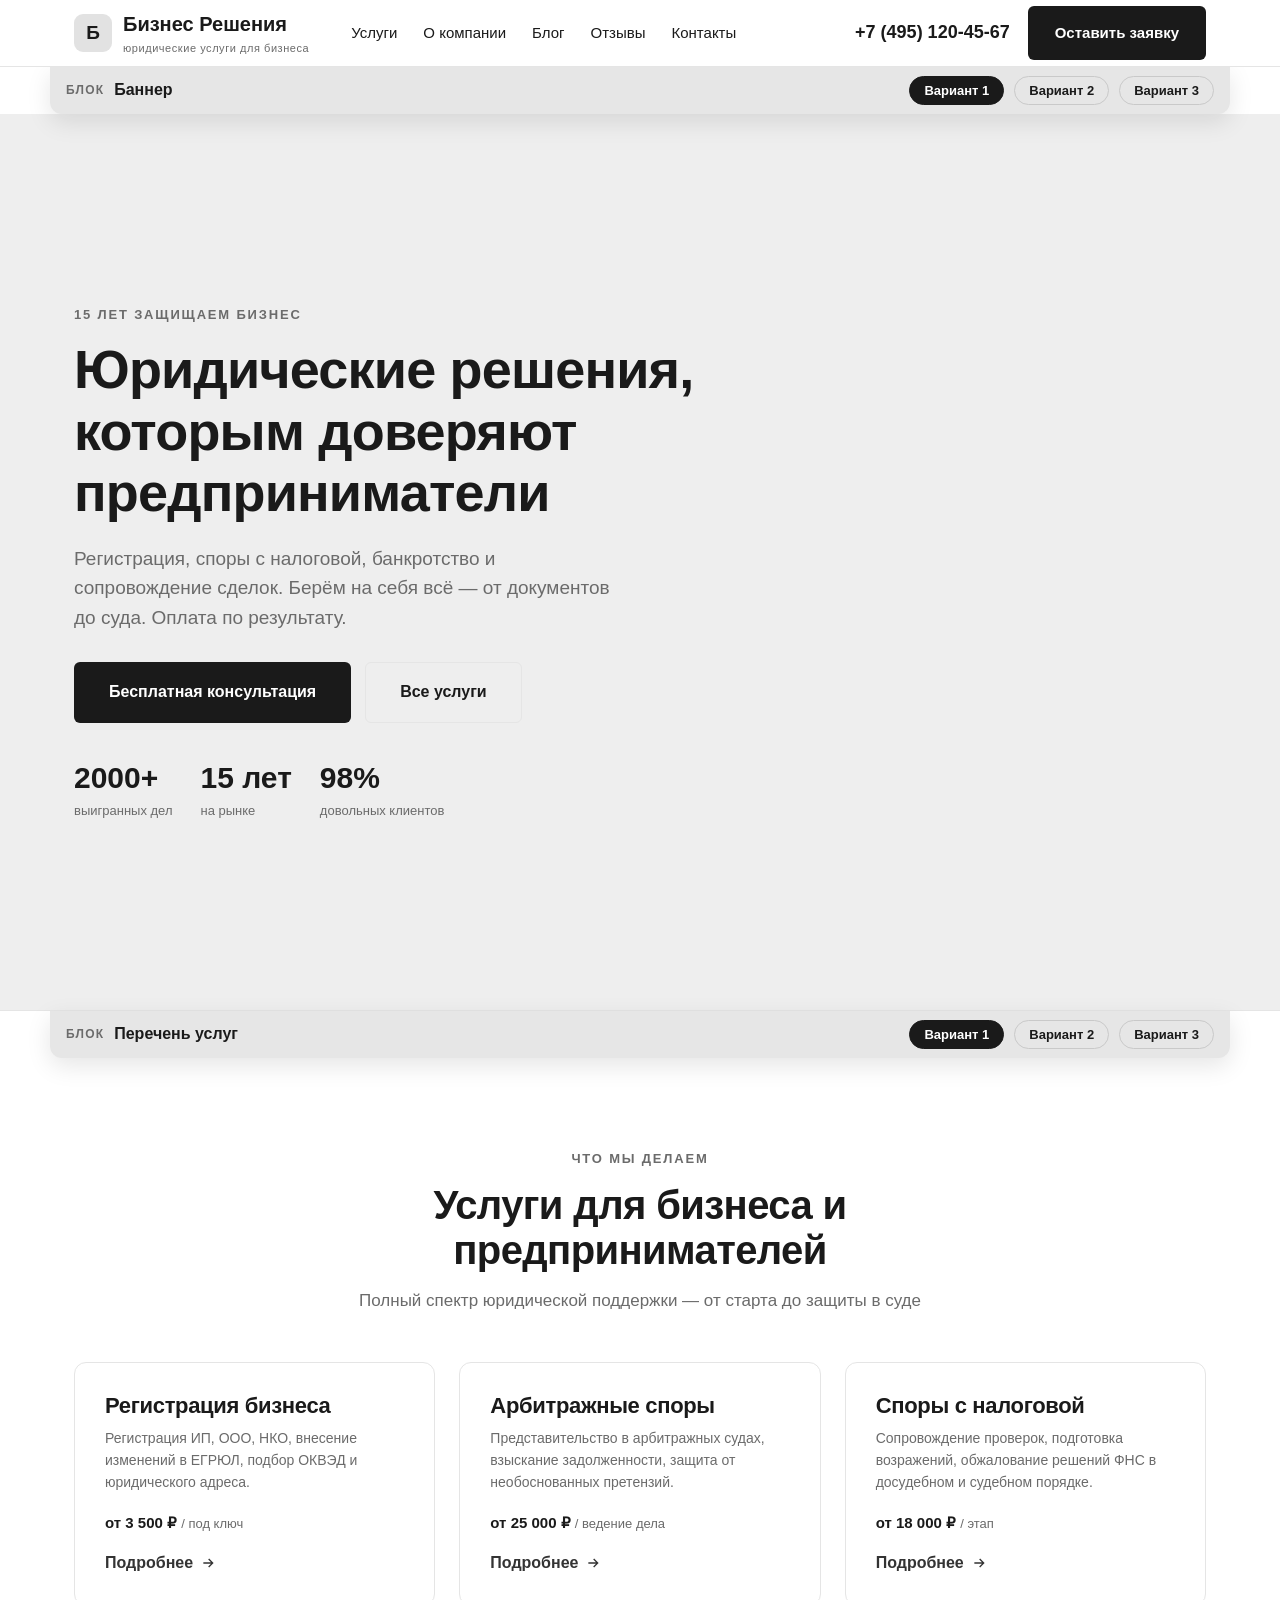
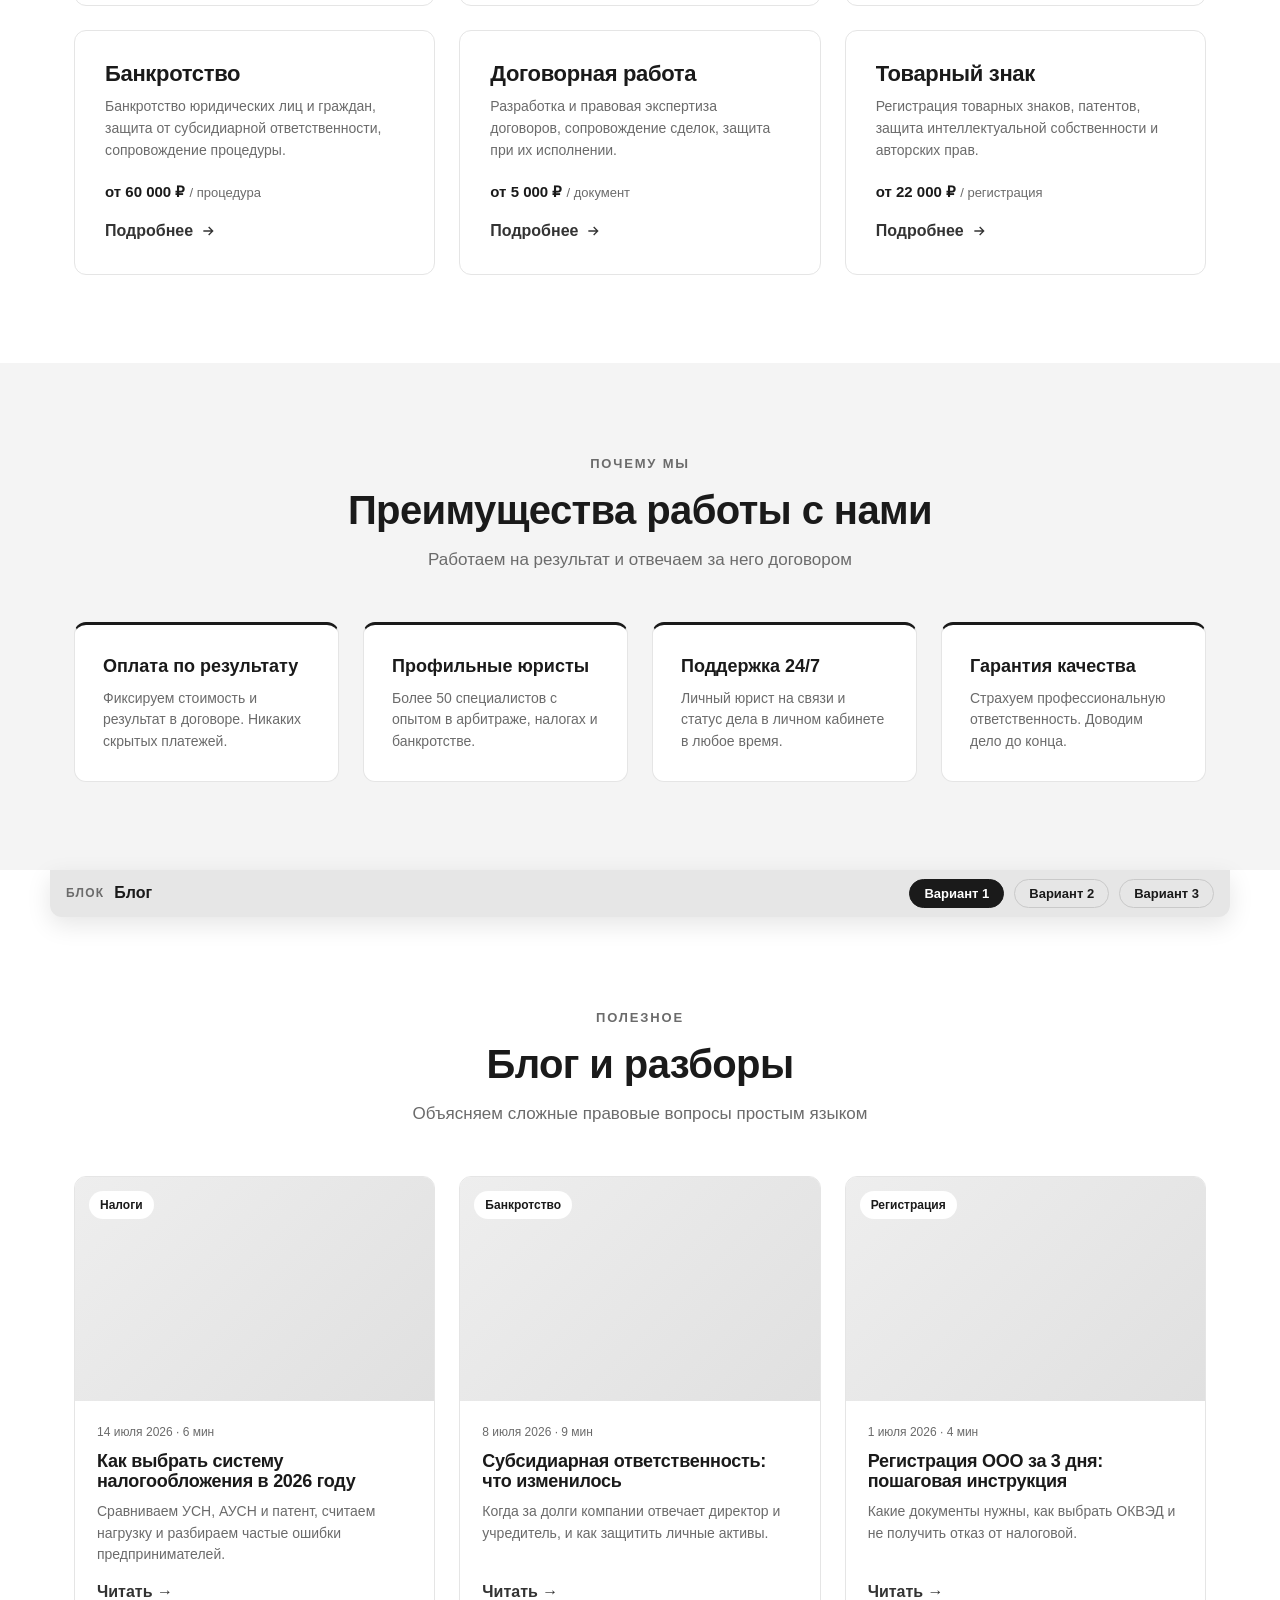
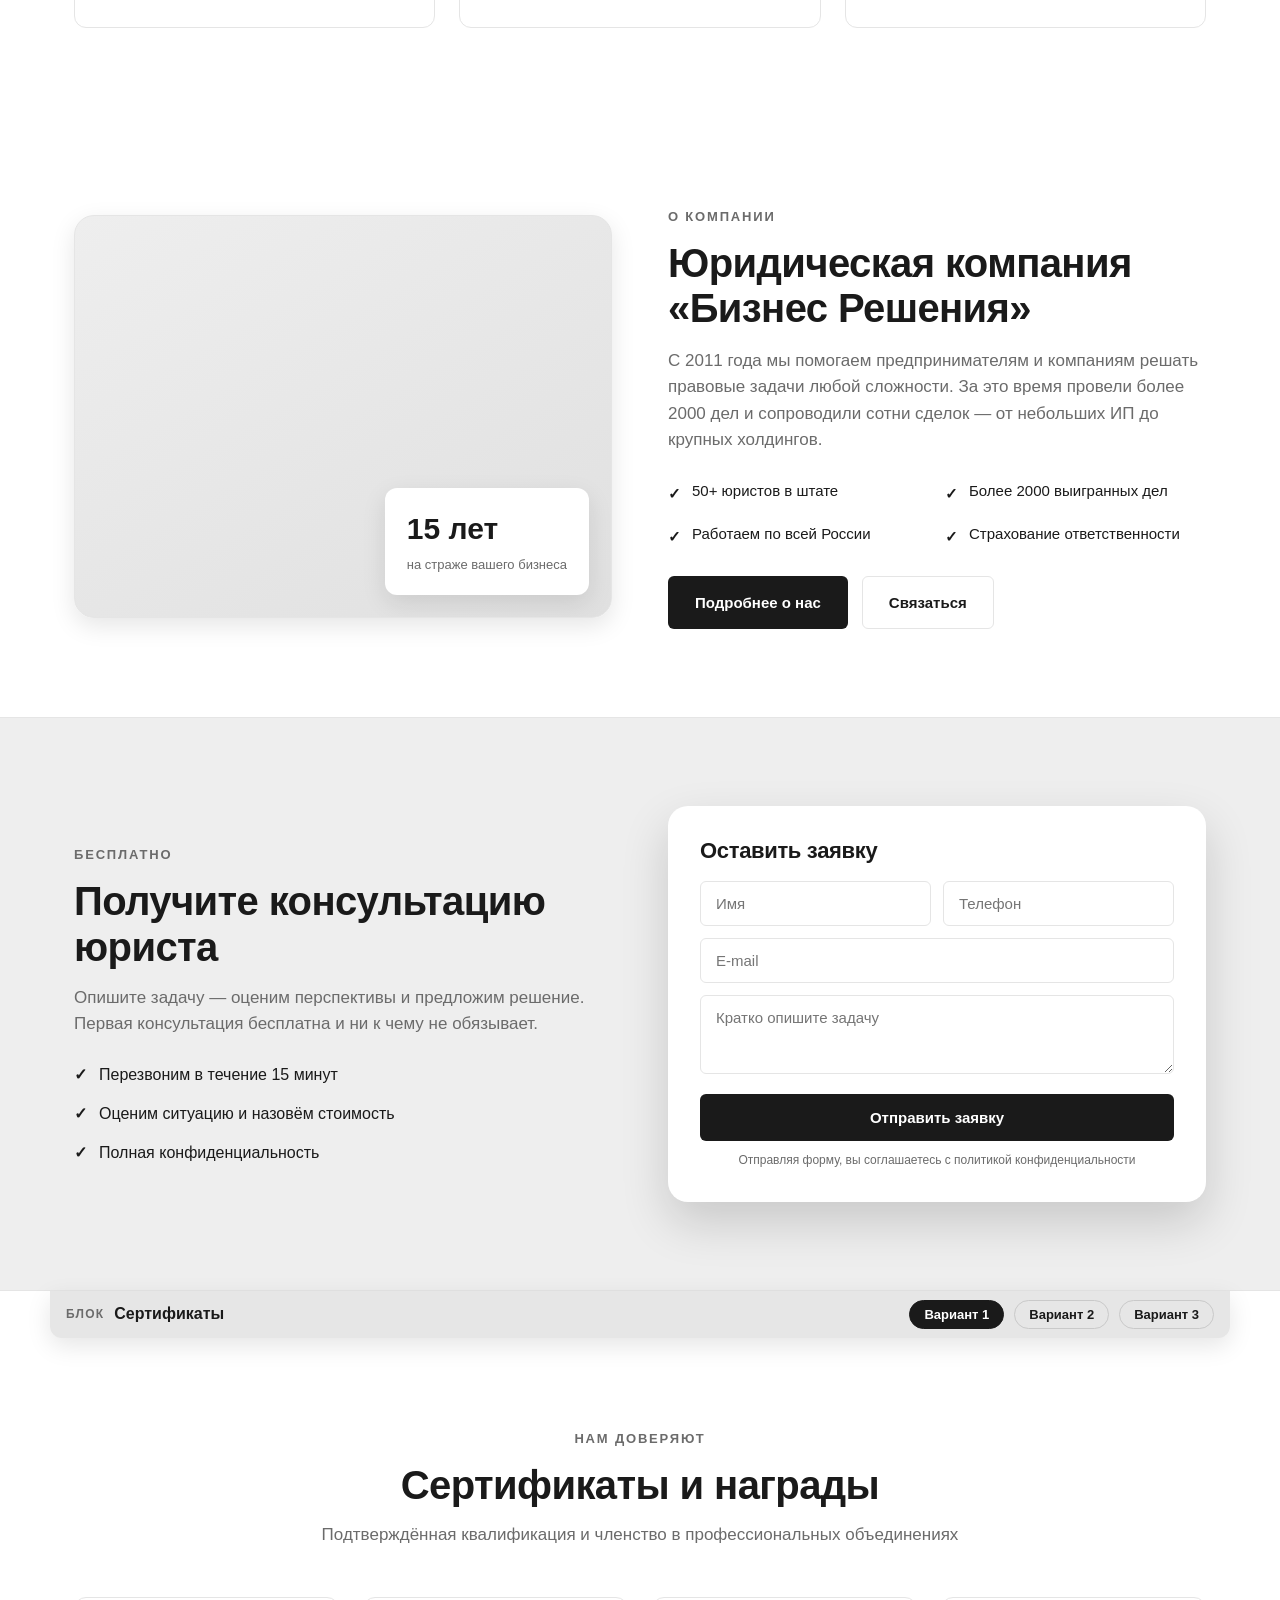
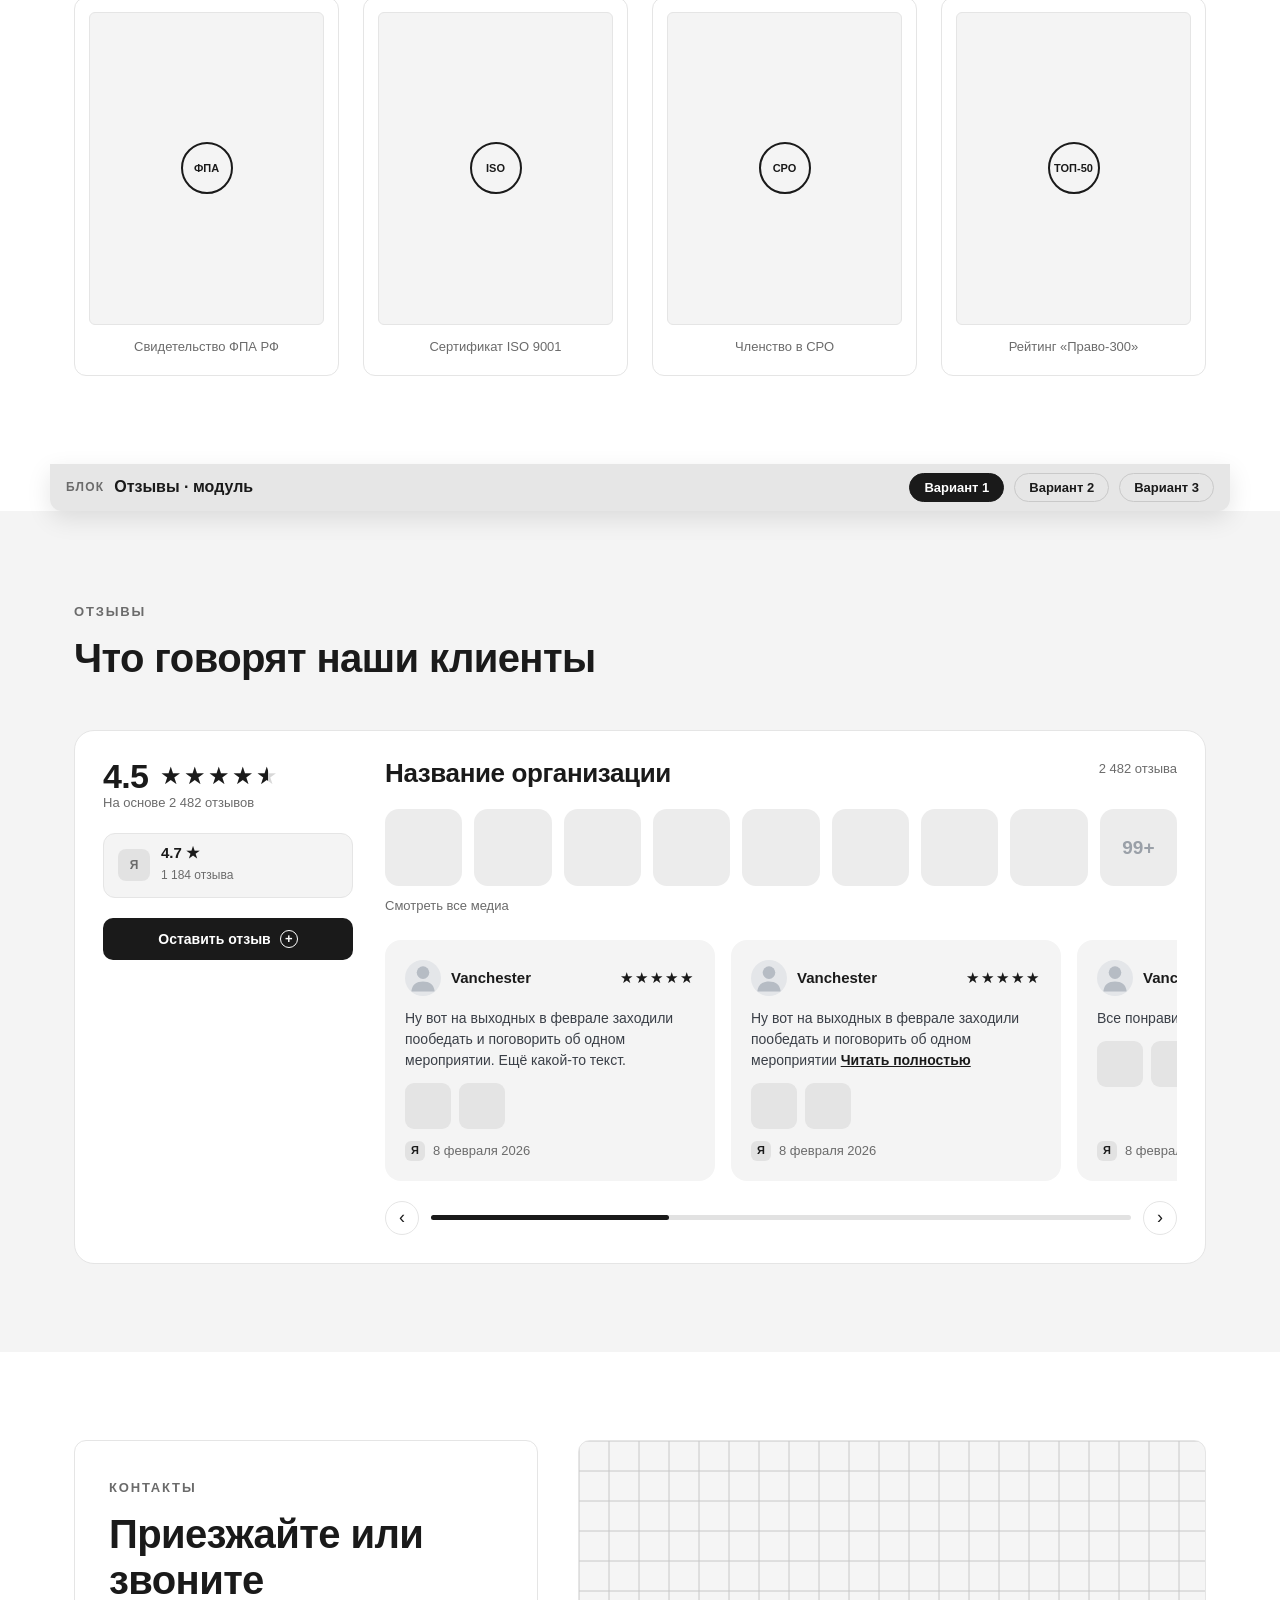
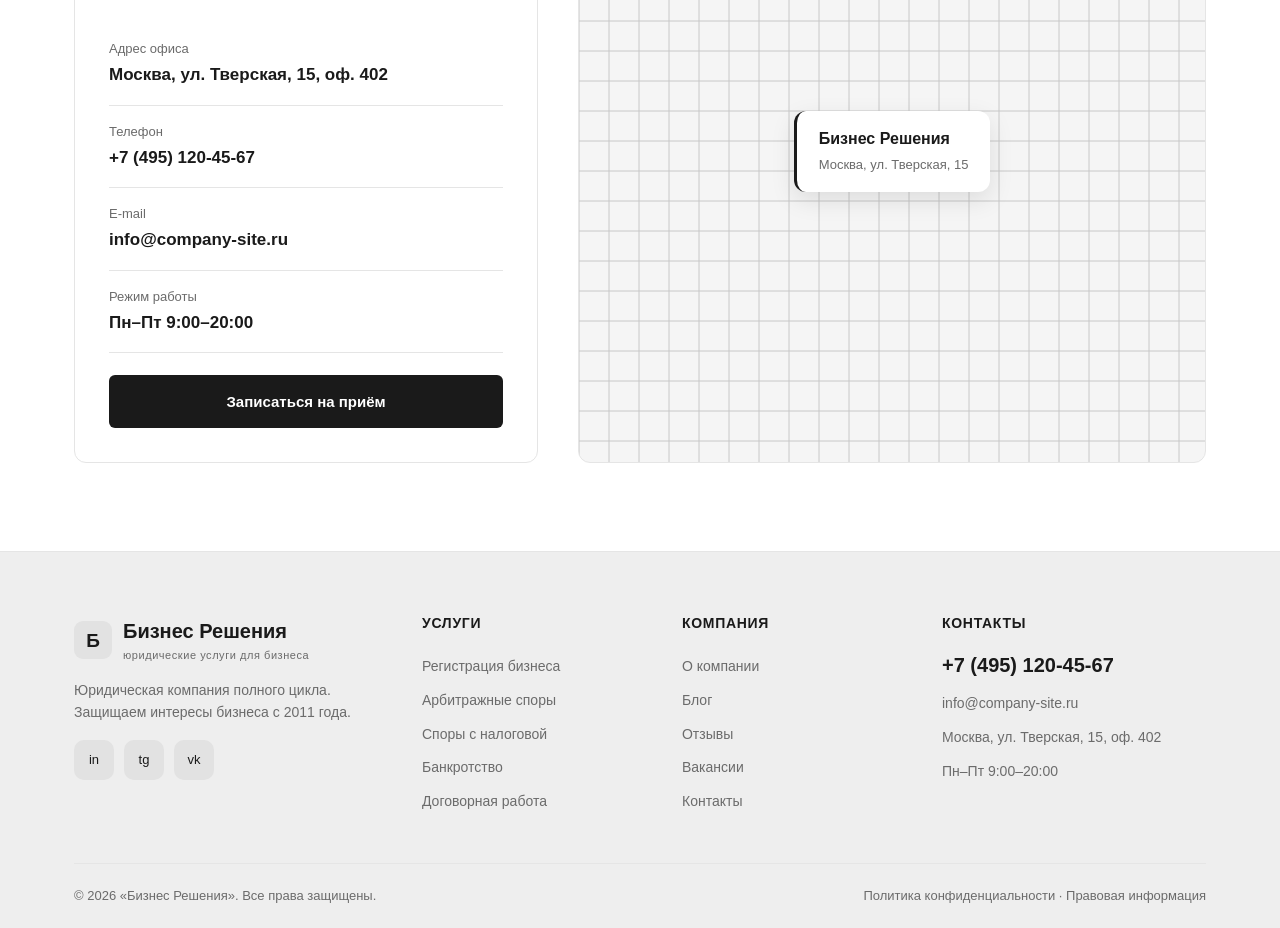
==== commit de32b682: "Fix reviews module v1 overflow bug (CSS grid blowout) .main was a grid item with no min-width:0, so " ====
--- a/index.html
+++ b/index.html
@@ -410,6 +410,7 @@
 .yamod .yby b{color:var(--c-brand);font-weight:600;letter-spacing:.02em}
 .yamod .yls{width:20px;height:20px;border-radius:5px;background:var(--c-brand);color:#fff;font-size:10px;font-weight:600;display:grid;place-items:center}
 .yamod.v1{display:grid;grid-template-columns:250px 1fr;gap:32px}
+.yamod.v1 .main{min-width:0}
 .yamod.v1 .side{display:flex;flex-direction:column;gap:20px}
 .yamod.v1 .side .ybtn{width:100%;justify-content:center}
 .yamod.v1 .side .yby{margin-top:auto}
@@ -494,6 +495,7 @@
   .blog-hrow{grid-template-columns:1fr}
   .bento-side{flex-direction:column}
   .variant-bar{top:0;border-radius:0}
+  .nav-cta{display:none}
 }
 </style>
 </head>
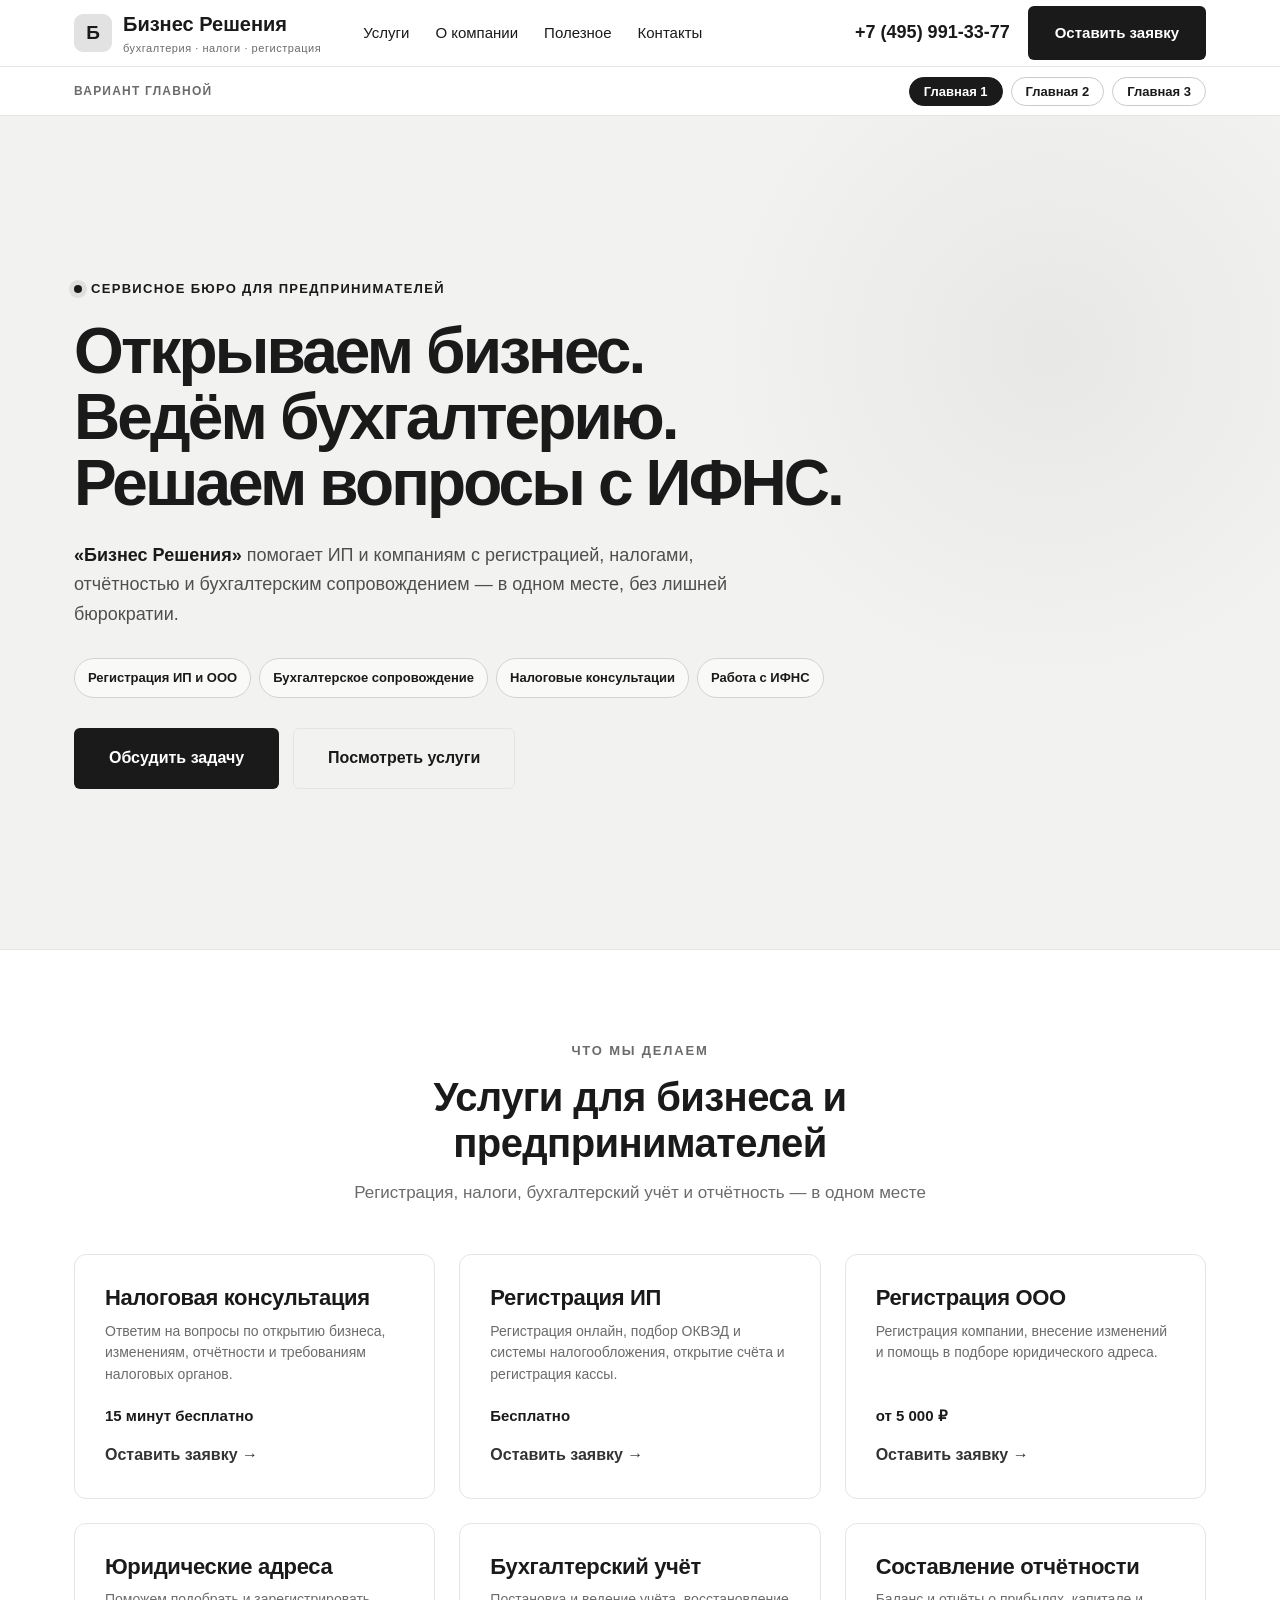
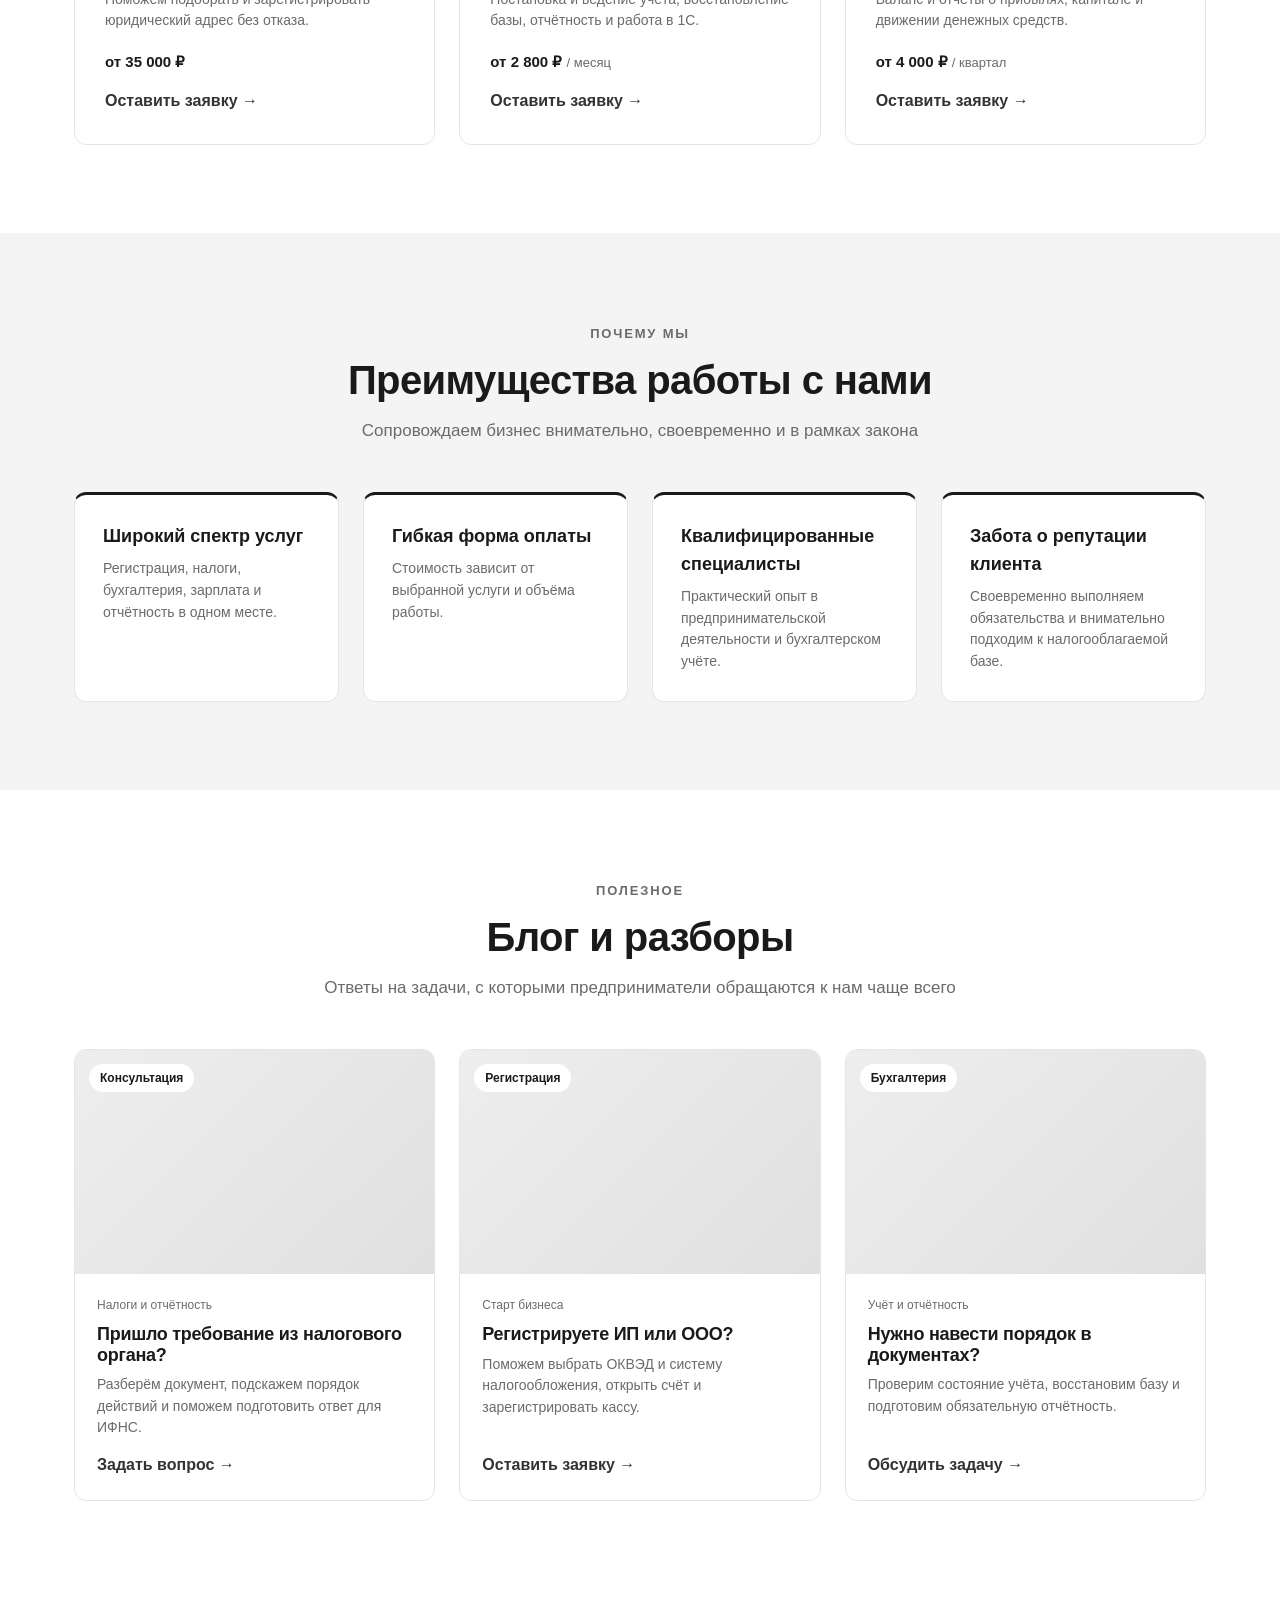
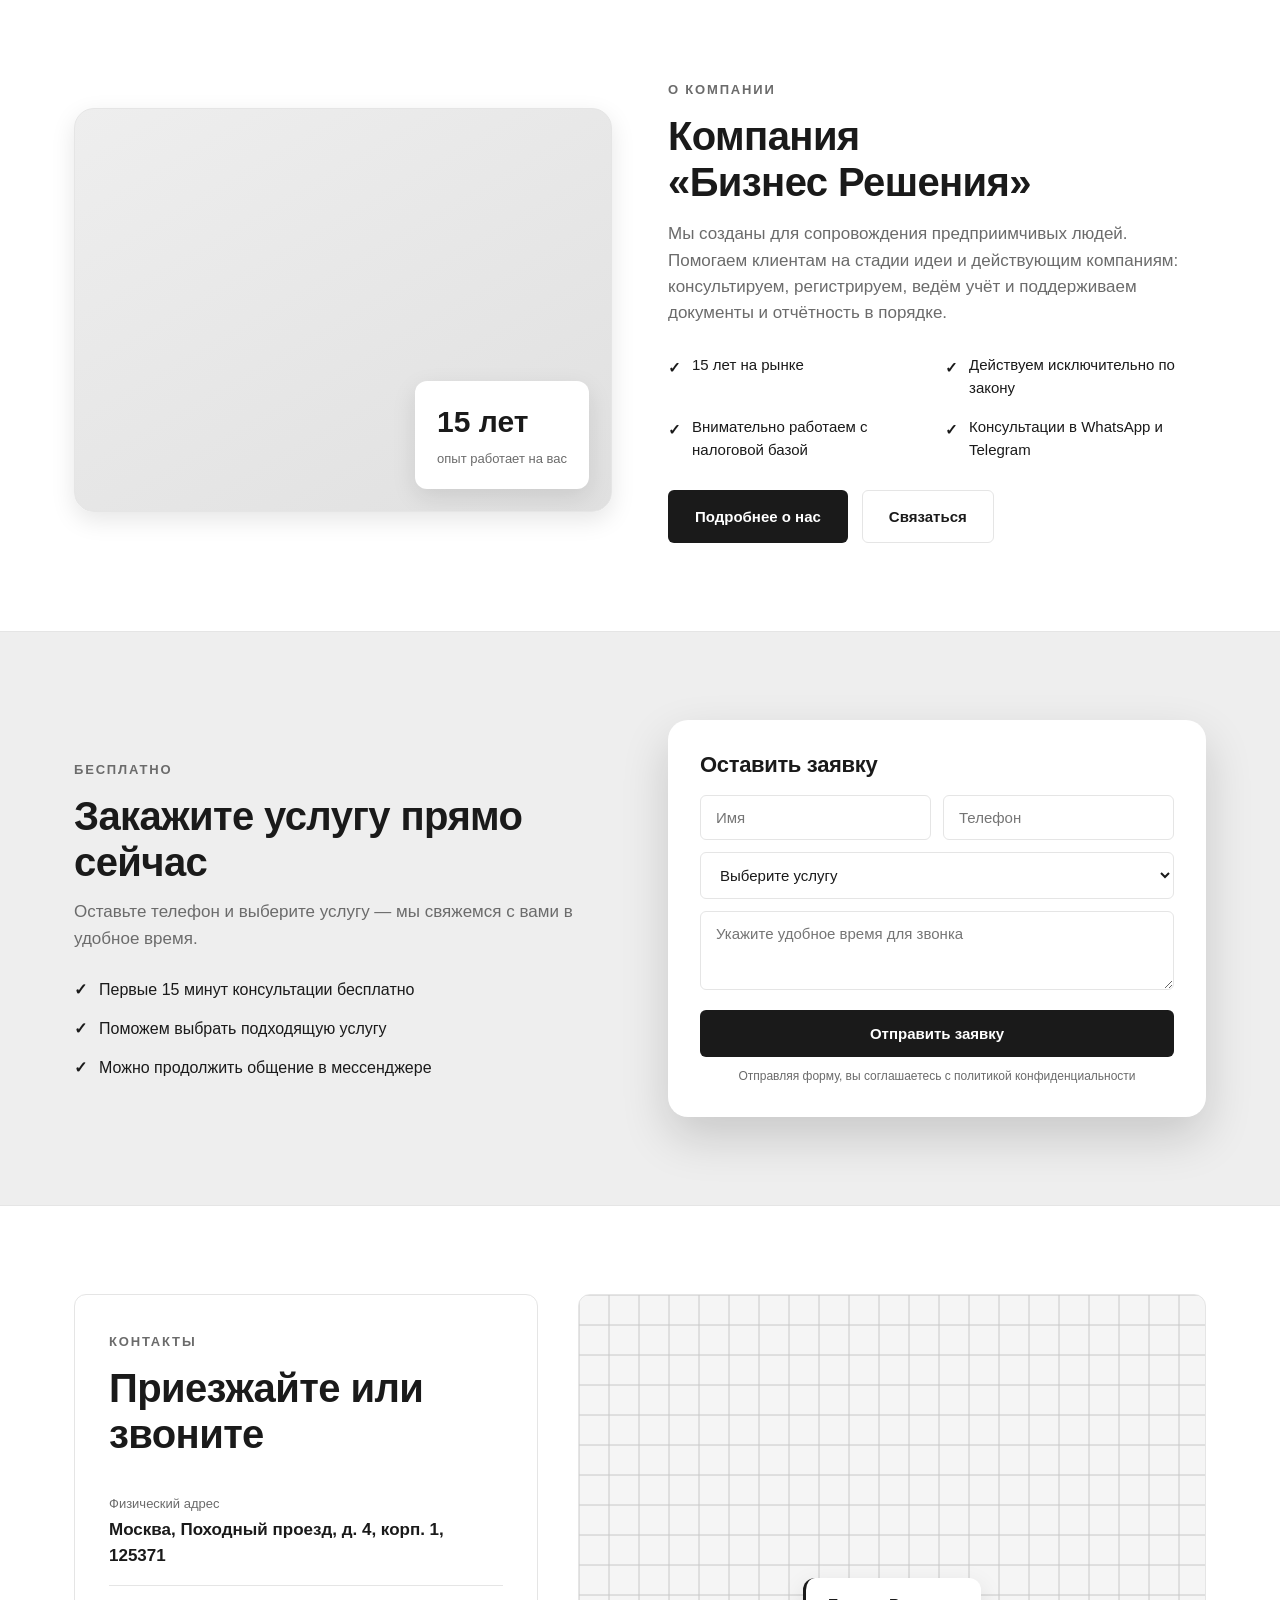
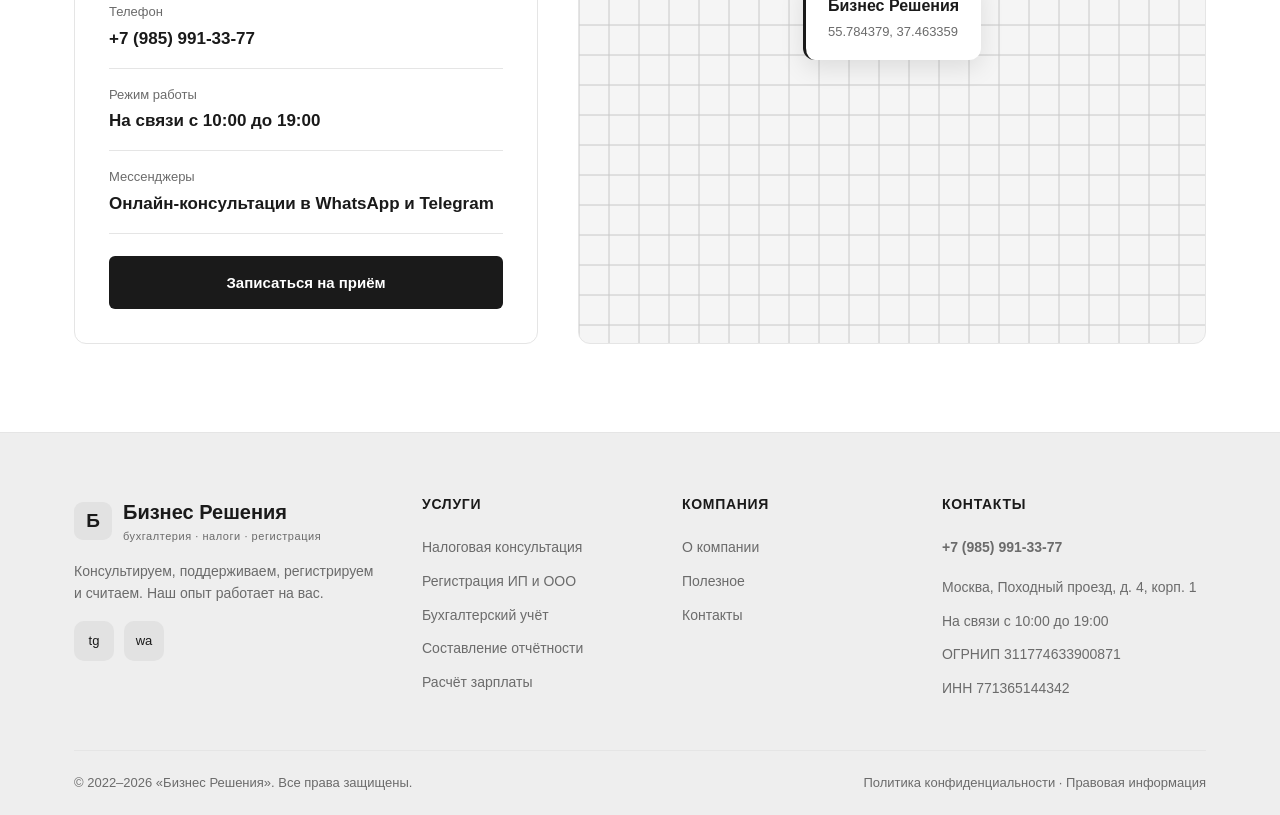
==== commit ef672f5c: "Align prototype content and add global homepage variants" ====
--- a/index.html
+++ b/index.html
@@ -3,8 +3,8 @@
 <head>
 <meta charset="UTF-8">
 <meta name="viewport" content="width=device-width, initial-scale=1.0">
-<title>Бизнес Решения — прототип главной (шаблон юр. услуг)</title>
-<meta name="description" content="Прототип главной страницы сайта юридических услуг. Чистый чёрно-белый шаблон с вариантами блоков.">
+<title>Бизнес Решения — бухгалтерия, налоги и регистрация бизнеса</title>
+<meta name="description" content="Прототип главной страницы компании «Бизнес Решения»: регистрация бизнеса, бухгалтерский учёт, отчётность и налоговые консультации.">
 <style>
 /* --- Manrope (вшит base64, вариативный, latin+cyrillic) --- */
 @font-face {
@@ -81,6 +81,10 @@
   line-height:1.55;
   -webkit-font-smoothing:antialiased;
 }
+/* На исходном сайте нет опубликованных сертификатов и подтверждённого модуля
+   отзывов. В прототипе эти заготовки сохранены в коде, но скрыты до получения
+   реальных материалов от клиента. */
+.variant-wrap[data-block="certs"],.variant-wrap[data-block="reviews"]{display:none}
 img{max-width:100%;display:block}
 a{color:inherit;text-decoration:none}
 b,strong{font-weight:600}
@@ -133,6 +137,14 @@
   background:#e6e6e6;color:var(--c-ink);border-radius:0 0 var(--r-md) var(--r-md);
   box-shadow:var(--shadow-md);
 }
+.variant-wrap>.variant-bar{display:none}
+.home-variant-switcher{
+  position:sticky;top:66px;z-index:45;background:rgba(255,255,255,.94);
+  backdrop-filter:blur(10px);border-bottom:1px solid var(--c-line);
+}
+.home-variant-switcher .container{min-height:48px;display:flex;align-items:center;justify-content:flex-end;gap:8px}
+.home-variant-switcher .switcher-label{margin-right:auto;font-size:12px;font-weight:700;letter-spacing:.1em;text-transform:uppercase;color:var(--c-muted)}
+.home-variant-switcher .vbtn{color:var(--c-ink)}
 .variant-bar .vb-label{font-size:12px;letter-spacing:.1em;text-transform:uppercase;opacity:.6;font-weight:600}
 .variant-bar .vb-name{font-weight:600;font-family:var(--font-head)}
 .variant-bar .vb-spacer{flex:1}
@@ -170,17 +182,21 @@
 /* =========================================================================
    HERO / БАННЕР — 3 варианта
    ========================================================================= */
-/* Вариант 1: классический, крупный заголовок (без формы) */
-.hero1{background:#eeeeee;color:var(--c-ink);position:relative;overflow:hidden;border-bottom:1px solid var(--c-line)}
-.hero1 .container{position:relative;padding-top:100px;padding-bottom:100px}
-.hero1 .container>div{max-width:820px}
-.hero1 h1{color:var(--c-brand);font-size:clamp(32px,4.6vw,54px);margin-bottom:20px}
-.hero1 .lead{color:var(--c-muted);font-size:19px;max-width:560px;margin-bottom:30px}
-.hero1 .hero-actions{display:flex;gap:14px;flex-wrap:wrap;margin-bottom:32px}
-.hero-badges{display:flex;gap:28px;flex-wrap:wrap}
-.hero-badges .hb{display:flex;flex-direction:column}
-.hero-badges .hb b{font-family:var(--font-head);font-size:30px;color:var(--c-brand)}
-.hero-badges .hb span{font-size:13px;color:var(--c-muted)}
+/* Вариант 1: рекомендуемый — сервисное бюро для запуска и ведения бизнеса */
+.hero1{background:#f2f2f0;color:var(--c-ink);position:relative;overflow:hidden;border-bottom:1px solid var(--c-line)}
+.hero1::before{content:"";position:absolute;inset:0;background:radial-gradient(circle at 82% 28%,rgba(0,0,0,.045),transparent 28%);pointer-events:none}
+.hero1 .container{position:relative;padding-top:72px;padding-bottom:72px}
+.hero1-grid{display:block;max-width:960px}
+.hero1-copy{min-width:0;max-width:900px}
+.hero1 .eyebrow{display:inline-flex;align-items:center;gap:9px;color:var(--c-ink);letter-spacing:.1em;margin-bottom:20px}
+.hero1 .eyebrow::before{content:"";width:8px;height:8px;border-radius:50%;background:var(--c-brand);box-shadow:0 0 0 5px rgba(0,0,0,.08)}
+.hero1 h1{color:var(--c-brand);font-size:clamp(38px,5vw,64px);line-height:1.03;letter-spacing:-.045em;max-width:800px;margin-bottom:24px}
+.hero1 .lead{color:#4f4f4f;font-size:18px;line-height:1.65;max-width:690px;margin-bottom:28px}
+.hero1 .lead strong{color:var(--c-ink);font-weight:650}
+.hero-service-links{display:flex;gap:8px;flex-wrap:wrap;margin-bottom:30px}
+.hero-service-links a{padding:9px 13px;border:1px solid #d3d3d0;border-radius:100px;background:rgba(255,255,255,.55);font-size:13px;font-weight:600;transition:.18s}
+.hero-service-links a:hover{background:#fff;border-color:#999;transform:translateY(-1px)}
+.hero1 .hero-actions{display:flex;gap:14px;flex-wrap:wrap}
 
 /* Вариант 2: центрированный, крупная типографика, фото на фоне */
 .hero2{position:relative;color:var(--c-ink);text-align:center;overflow:hidden;
@@ -494,8 +510,17 @@
   .footer-top{grid-template-columns:1fr}
   .blog-hrow{grid-template-columns:1fr}
   .bento-side{flex-direction:column}
-  .variant-bar{top:0;border-radius:0}
+  .hero1 .container{padding-top:48px;padding-bottom:48px}
+  .hero1 h1{font-size:clamp(32px,10vw,40px);overflow-wrap:anywhere}
+  .hero1-grid,.hero1-copy{width:100%;min-width:0}
+  .hero1 .hero-actions{flex-direction:column;align-items:stretch}
+  .hero1 .hero-actions .btn{width:100%}
+  .hero-service-links a{font-size:12px}
+  .variant-bar{top:0;border-radius:0;overflow:hidden}
   .nav-cta{display:none}
+  .home-variant-switcher .container{padding:7px 16px;min-height:46px}
+  .home-variant-switcher .switcher-label{display:none}
+  .home-variant-switcher .vbtn{flex:1;padding:7px 8px}
 }
 </style>
 </head>
@@ -507,30 +532,39 @@
     <nav class="nav">
       <a href="#" class="logo">
         <span class="mark">Б</span>
-        <span>Бизнес&nbsp;Решения<small>юридические услуги для бизнеса</small></span>
+        <span>Бизнес&nbsp;Решения<small>бухгалтерия · налоги · регистрация</small></span>
       </a>
       <div class="nav-links">
         <a href="#services">Услуги</a>
         <a href="#about">О компании</a>
-        <a href="#blog">Блог</a>
-        <a href="#reviews">Отзывы</a>
+        <a href="#blog">Полезное</a>
         <a href="#contacts">Контакты</a>
       </div>
       <div class="nav-cta">
-        <span class="nav-phone">+7 (495) 120-45-67</span>
+        <a class="nav-phone" href="tel:+74959913377">+7 (495) 991-33-77</a>
         <a href="#cta" class="btn btn-primary">Оставить заявку</a>
       </div>
       <button class="burger" aria-label="Меню"><span></span><span></span><span></span></button>
     </nav>
   </div>
 </header>
+
+<!-- Единый переключатель трёх цельных концепций главной (только для прототипа) -->
+<div class="home-variant-switcher" aria-label="Вариант главной страницы">
+  <div class="container">
+    <span class="switcher-label">Вариант главной</span>
+    <button class="vbtn active" data-v="1">Главная 1</button>
+    <button class="vbtn" data-v="2">Главная 2</button>
+    <button class="vbtn" data-v="3">Главная 3</button>
+  </div>
+</div>
 
 <!-- ========================= БАННЕР (3 варианта) ========================= -->
 <div class="variant-wrap" data-block="hero">
   <div class="variant-bar">
     <span class="vb-label">Блок</span><span class="vb-name">Баннер</span>
     <span class="vb-spacer"></span>
-    <button class="vbtn active" data-v="1">Вариант 1</button>
+    <button class="vbtn active" data-v="1">Вариант 1 · рекомендуемый</button>
     <button class="vbtn" data-v="2">Вариант 2</button>
     <button class="vbtn" data-v="3">Вариант 3</button>
   </div>
@@ -538,18 +572,21 @@
   <!-- Hero v1 -->
   <section class="variant active hero1" data-v="1">
     <div class="container">
-      <div>
-        <span class="eyebrow">15 лет защищаем бизнес</span>
-        <h1>Юридические решения, которым доверяют предприниматели</h1>
-        <p class="lead">Регистрация, споры с налоговой, банкротство и сопровождение сделок. Берём на себя всё — от документов до суда. Оплата по результату.</p>
-        <div class="hero-actions">
-          <a href="#cta" class="btn btn-dark btn-lg">Бесплатная консультация</a>
-          <a href="#services" class="btn btn-outline btn-lg">Все услуги</a>
-        </div>
-        <div class="hero-badges">
-          <div class="hb"><b>2000+</b><span>выигранных дел</span></div>
-          <div class="hb"><b>15 лет</b><span>на рынке</span></div>
-          <div class="hb"><b>98%</b><span>довольных клиентов</span></div>
+      <div class="hero1-grid">
+        <div class="hero1-copy">
+          <span class="eyebrow">Сервисное бюро для предпринимателей</span>
+          <h1>Открываем бизнес.<br>Ведём бухгалтерию.<br>Решаем вопросы с&nbsp;ИФНС.</h1>
+          <p class="lead"><strong>«Бизнес Решения»</strong> помогает ИП и компаниям с регистрацией, налогами, отчётностью и бухгалтерским сопровождением — в одном месте, без лишней бюрократии.</p>
+          <div class="hero-service-links" aria-label="Основные услуги">
+            <a href="#services">Регистрация ИП и ООО</a>
+            <a href="#services">Бухгалтерское сопровождение</a>
+            <a href="#services">Налоговые консультации</a>
+            <a href="#services">Работа с ИФНС</a>
+          </div>
+          <div class="hero-actions">
+            <a href="#cta" class="btn btn-dark btn-lg">Обсудить задачу</a>
+            <a href="#services" class="btn btn-outline btn-lg">Посмотреть услуги</a>
+          </div>
         </div>
       </div>
     </div>
@@ -558,18 +595,17 @@
   <!-- Hero v2 -->
   <section class="variant hero2" data-v="2">
     <div class="container">
-      <span class="eyebrow">Юридическая компания полного цикла</span>
-      <h1>Защищаем интересы бизнеса на каждом этапе</h1>
-      <p class="lead">От регистрации компании до сложных арбитражных споров. Прозрачно, в срок и с гарантией результата в договоре.</p>
+      <span class="eyebrow">15 лет сопровождаем предпринимателей</span>
+      <h1>Делаем мир удобным для бизнеса</h1>
+      <p class="lead">Консультируем, регистрируем и ведём учёт. Помогаем открыть дело, поддерживать документы и отчётность в порядке и решать вопросы с ИФНС.</p>
       <div class="hero-actions">
         <a href="#cta" class="btn btn-dark btn-lg">Обсудить задачу</a>
         <a href="#services" class="btn btn-outline btn-lg">Посмотреть услуги</a>
       </div>
       <div class="trust-row">
-        <div><b>2000+</b><span>решённых дел</span></div>
-        <div><b>15 лет</b><span>опыта</span></div>
-        <div><b>50+</b><span>юристов в штате</span></div>
-        <div><b>4.9</b><span>рейтинг на Яндексе</span></div>
+        <div><b>15 лет</b><span>опыта сопровождения</span></div>
+        <div><b>15 минут</b><span>первая консультация бесплатно</span></div>
+        <div><b>ИП и ООО</b><span>от идеи до отчётности</span></div>
       </div>
     </div>
   </section>
@@ -579,19 +615,19 @@
     <div class="container">
       <div class="bento">
         <div class="bento-hero">
-          <span class="eyebrow">Юридические услуги для бизнеса</span>
-          <h1>Решаем правовые задачи, пока&nbsp;вы&nbsp;развиваете дело</h1>
-          <p class="lead">Подберём решение под вашу ситуацию и возьмём на себя всю рутину — документы, инстанции, сроки.</p>
+          <span class="eyebrow">Бухгалтерские и регистрационные услуги</span>
+          <h1>Вы развиваете дело — мы&nbsp;считаем и&nbsp;оформляем</h1>
+          <p class="lead">Регистрация бизнеса, налоговые консультации, бухгалтерский учёт и отчётность в одном месте.</p>
           <div class="hero-actions">
             <a href="#cta" class="btn btn-dark btn-lg">Получить консультацию</a>
             <a href="#services" class="btn btn-outline btn-lg">Все услуги</a>
           </div>
-          <div class="mini-trust"><span class="stars">★★★★★</span> 4.9 · более 800 отзывов на Яндекс.Картах</div>
+          <div class="mini-trust">Первые 15 минут консультации — бесплатно</div>
         </div>
         <div class="bento-side">
-          <div class="bento-tile"><b>Оплата по результату</b><span>Фиксируем стоимость и итог работы в договоре — без скрытых платежей.</span></div>
-          <div class="bento-tile alt"><div class="num">2000+</div><span>выигранных дел за 15 лет практики</span></div>
-          <div class="bento-tile"><div class="num">24/7</div><span>личный юрист на связи и статус дела онлайн</span></div>
+          <div class="bento-tile"><b>От идеи до отчётности</b><span>Поддержим, зарегистрируем и поможем вести учёт.</span></div>
+          <div class="bento-tile alt"><div class="num">15 лет</div><span>опыта сопровождения предпринимателей</span></div>
+          <div class="bento-tile"><div class="num">10–19</div><span>на связи, консультации доступны в мессенджерах</span></div>
         </div>
       </div>
     </div>
@@ -614,15 +650,15 @@
       <div class="section-head">
         <span class="eyebrow">Что мы делаем</span>
         <h2>Услуги для бизнеса и предпринимателей</h2>
-        <p>Полный спектр юридической поддержки — от старта до защиты в суде</p>
+        <p>Регистрация, налоги, бухгалтерский учёт и отчётность — в одном месте</p>
       </div>
       <div class="svc-grid">
-        <div class="svc-card"><h3>Регистрация бизнеса</h3><p>Регистрация ИП, ООО, НКО, внесение изменений в ЕГРЮЛ, подбор ОКВЭД и юридического адреса.</p><div class="svc-price">от 3 500 ₽ <span>/ под ключ</span></div><a href="#" class="link-arrow">Подробнее <svg width="16" height="16" viewBox="0 0 24 24" fill="none" stroke="currentColor" stroke-width="2"><path d="M5 12h14M13 6l6 6-6 6"/></svg></a></div>
-        <div class="svc-card"><h3>Арбитражные споры</h3><p>Представительство в арбитражных судах, взыскание задолженности, защита от необоснованных претензий.</p><div class="svc-price">от 25 000 ₽ <span>/ ведение дела</span></div><a href="#" class="link-arrow">Подробнее <svg width="16" height="16" viewBox="0 0 24 24" fill="none" stroke="currentColor" stroke-width="2"><path d="M5 12h14M13 6l6 6-6 6"/></svg></a></div>
-        <div class="svc-card"><h3>Споры с налоговой</h3><p>Сопровождение проверок, подготовка возражений, обжалование решений ФНС в досудебном и судебном порядке.</p><div class="svc-price">от 18 000 ₽ <span>/ этап</span></div><a href="#" class="link-arrow">Подробнее <svg width="16" height="16" viewBox="0 0 24 24" fill="none" stroke="currentColor" stroke-width="2"><path d="M5 12h14M13 6l6 6-6 6"/></svg></a></div>
-        <div class="svc-card"><h3>Банкротство</h3><p>Банкротство юридических лиц и граждан, защита от субсидиарной ответственности, сопровождение процедуры.</p><div class="svc-price">от 60 000 ₽ <span>/ процедура</span></div><a href="#" class="link-arrow">Подробнее <svg width="16" height="16" viewBox="0 0 24 24" fill="none" stroke="currentColor" stroke-width="2"><path d="M5 12h14M13 6l6 6-6 6"/></svg></a></div>
-        <div class="svc-card"><h3>Договорная работа</h3><p>Разработка и правовая экспертиза договоров, сопровождение сделок, защита при их исполнении.</p><div class="svc-price">от 5 000 ₽ <span>/ документ</span></div><a href="#" class="link-arrow">Подробнее <svg width="16" height="16" viewBox="0 0 24 24" fill="none" stroke="currentColor" stroke-width="2"><path d="M5 12h14M13 6l6 6-6 6"/></svg></a></div>
-        <div class="svc-card"><h3>Товарный знак</h3><p>Регистрация товарных знаков, патентов, защита интеллектуальной собственности и авторских прав.</p><div class="svc-price">от 22 000 ₽ <span>/ регистрация</span></div><a href="#" class="link-arrow">Подробнее <svg width="16" height="16" viewBox="0 0 24 24" fill="none" stroke="currentColor" stroke-width="2"><path d="M5 12h14M13 6l6 6-6 6"/></svg></a></div>
+        <div class="svc-card"><h3>Налоговая консультация</h3><p>Ответим на вопросы по открытию бизнеса, изменениям, отчётности и требованиям налоговых органов.</p><div class="svc-price">15 минут бесплатно</div><a href="#cta" class="link-arrow">Оставить заявку →</a></div>
+        <div class="svc-card"><h3>Регистрация ИП</h3><p>Регистрация онлайн, подбор ОКВЭД и системы налогообложения, открытие счёта и регистрация кассы.</p><div class="svc-price">Бесплатно</div><a href="#cta" class="link-arrow">Оставить заявку →</a></div>
+        <div class="svc-card"><h3>Регистрация ООО</h3><p>Регистрация компании, внесение изменений и помощь в подборе юридического адреса.</p><div class="svc-price">от 5 000 ₽</div><a href="#cta" class="link-arrow">Оставить заявку →</a></div>
+        <div class="svc-card"><h3>Юридические адреса</h3><p>Поможем подобрать и зарегистрировать юридический адрес без отказа.</p><div class="svc-price">от 35 000 ₽</div><a href="#cta" class="link-arrow">Оставить заявку →</a></div>
+        <div class="svc-card"><h3>Бухгалтерский учёт</h3><p>Постановка и ведение учёта, восстановление базы, отчётность и работа в 1С.</p><div class="svc-price">от 2 800 ₽ <span>/ месяц</span></div><a href="#cta" class="link-arrow">Оставить заявку →</a></div>
+        <div class="svc-card"><h3>Составление отчётности</h3><p>Баланс и отчёты о прибылях, капитале и движении денежных средств.</p><div class="svc-price">от 4 000 ₽ <span>/ квартал</span></div><a href="#cta" class="link-arrow">Оставить заявку →</a></div>
       </div>
     </div>
   </section>
@@ -635,14 +671,14 @@
         <h2>Перечень услуг</h2>
       </div>
       <div class="svc-list">
-        <div class="svc-row"><div class="n">01</div><div class="b"><b>Регистрация бизнеса</b><p>ИП, ООО, НКО, изменения в ЕГРЮЛ, ликвидация</p></div><span class="go">→</span></div>
-        <div class="svc-row"><div class="n">02</div><div class="b"><b>Арбитражные споры</b><p>Взыскание долгов, защита в суде, исполнение решений</p></div><span class="go">→</span></div>
-        <div class="svc-row"><div class="n">03</div><div class="b"><b>Налоговые споры</b><p>Проверки ФНС, возражения, обжалование решений</p></div><span class="go">→</span></div>
-        <div class="svc-row"><div class="n">04</div><div class="b"><b>Банкротство</b><p>Компаний и граждан, субсидиарная ответственность</p></div><span class="go">→</span></div>
-        <div class="svc-row"><div class="n">05</div><div class="b"><b>Договорная работа</b><p>Разработка, экспертиза, сопровождение сделок</p></div><span class="go">→</span></div>
-        <div class="svc-row"><div class="n">06</div><div class="b"><b>Трудовые споры</b><p>Защита работодателя, кадровый аудит, увольнения</p></div><span class="go">→</span></div>
-        <div class="svc-row"><div class="n">07</div><div class="b"><b>Интеллектуальная собственность</b><p>Товарные знаки, патенты, авторские права</p></div><span class="go">→</span></div>
-        <div class="svc-row"><div class="n">08</div><div class="b"><b>Абонентское обслуживание</b><p>Юрист на аутсорсе для вашей компании</p></div><span class="go">→</span></div>
+        <div class="svc-row"><div class="n">01</div><div class="b"><b>Налоговая консультация</b><p>Первые 15 минут бесплатно</p></div><span class="go">→</span></div>
+        <div class="svc-row"><div class="n">02</div><div class="b"><b>Регистрация ИП и ООО</b><p>Онлайн-регистрация, изменения и ликвидация ИП</p></div><span class="go">→</span></div>
+        <div class="svc-row"><div class="n">03</div><div class="b"><b>Юридические адреса</b><p>Подбор и регистрация без отказа</p></div><span class="go">→</span></div>
+        <div class="svc-row"><div class="n">04</div><div class="b"><b>Работа с ИФНС</b><p>Ответы на требования и сверка с налоговой</p></div><span class="go">→</span></div>
+        <div class="svc-row"><div class="n">05</div><div class="b"><b>Бухгалтерский учёт</b><p>Постановка, ведение и восстановление учёта</p></div><span class="go">→</span></div>
+        <div class="svc-row"><div class="n">06</div><div class="b"><b>Составление отчётности</b><p>УСН, ОСНО и бухгалтерская отчётность</p></div><span class="go">→</span></div>
+        <div class="svc-row"><div class="n">07</div><div class="b"><b>Расчёт зарплаты</b><p>Кадры, налоги, взносы и больничные</p></div><span class="go">→</span></div>
+        <div class="svc-row"><div class="n">08</div><div class="b"><b>3-НДФЛ и нулевая отчётность</b><p>Подготовка и сдача деклараций</p></div><span class="go">→</span></div>
       </div>
       <div style="text-align:center;margin-top:36px"><a href="#" class="btn btn-outline btn-lg">Смотреть все услуги</a></div>
     </div>
@@ -658,17 +694,17 @@
       <div class="svc-feature">
         <div class="svc-flagship">
           <span class="eyebrow">Флагманская услуга</span>
-          <h3>Арбитражные споры</h3>
-          <p>Ведём дело от досудебной претензии до реального исполнения решения суда: взыскание задолженности, защита от необоснованных требований, сопровождение во всех инстанциях. Оплата по результату.</p>
-          <div class="svc-price">от 25 000 ₽ <span>/ ведение дела</span></div>
-          <div><a href="#cta" class="btn btn-dark">Обсудить дело</a></div>
+          <h3>Бухгалтерский учёт</h3>
+          <p>Поставим учёт с нуля, отразим операции в 1С, подготовим отчётность и сведения для внебюджетных фондов.</p>
+          <div class="svc-price">от 2 800 ₽ <span>/ месяц</span></div>
+          <div><a href="#cta" class="btn btn-dark">Обсудить задачу</a></div>
         </div>
         <div class="svc-compact">
-          <a href="#" class="row"><div class="txt"><b>Регистрация бизнеса</b><p>ИП, ООО, НКО под ключ, изменения и ликвидация</p></div><span class="go">→</span></a>
-          <a href="#" class="row"><div class="txt"><b>Споры с налоговой</b><p>Сопровождение проверок и обжалование решений ФНС</p></div><span class="go">→</span></a>
-          <a href="#" class="row"><div class="txt"><b>Банкротство</b><p>Компаний и граждан, защита от субсидиарной ответственности</p></div><span class="go">→</span></a>
-          <a href="#" class="row"><div class="txt"><b>Договоры и сделки</b><p>Разработка, экспертиза и сопровождение сделок</p></div><span class="go">→</span></a>
-          <a href="#" class="row"><div class="txt"><b>Интеллектуальная собственность</b><p>Товарные знаки, патенты, защита прав</p></div><span class="go">→</span></a>
+          <a href="#cta" class="row"><div class="txt"><b>Налоговая консультация</b><p>Первые 15 минут бесплатно</p></div><span class="go">→</span></a>
+          <a href="#cta" class="row"><div class="txt"><b>Регистрация ИП и ООО</b><p>Открытие, изменения и ликвидация ИП</p></div><span class="go">→</span></a>
+          <a href="#cta" class="row"><div class="txt"><b>Работа с ИФНС</b><p>Требования, сверки и отчётность</p></div><span class="go">→</span></a>
+          <a href="#cta" class="row"><div class="txt"><b>Расчёт зарплаты</b><p>Кадровые документы, налоги и взносы</p></div><span class="go">→</span></a>
+          <a href="#cta" class="row"><div class="txt"><b>Восстановление учёта</b><p>Проверка, исправление и передача базы</p></div><span class="go">→</span></a>
         </div>
       </div>
     </div>
@@ -681,13 +717,13 @@
     <div class="section-head">
       <span class="eyebrow">Почему мы</span>
       <h2>Преимущества работы с нами</h2>
-      <p>Работаем на результат и отвечаем за него договором</p>
+      <p>Сопровождаем бизнес внимательно, своевременно и в рамках закона</p>
     </div>
     <div class="adv-grid">
-      <div class="adv-item"><b>Оплата по результату</b><p>Фиксируем стоимость и результат в договоре. Никаких скрытых платежей.</p></div>
-      <div class="adv-item"><b>Профильные юристы</b><p>Более 50 специалистов с опытом в арбитраже, налогах и банкротстве.</p></div>
-      <div class="adv-item"><b>Поддержка 24/7</b><p>Личный юрист на связи и статус дела в личном кабинете в любое время.</p></div>
-      <div class="adv-item"><b>Гарантия качества</b><p>Страхуем профессиональную ответственность. Доводим дело до конца.</p></div>
+      <div class="adv-item"><b>Широкий спектр услуг</b><p>Регистрация, налоги, бухгалтерия, зарплата и отчётность в одном месте.</p></div>
+      <div class="adv-item"><b>Гибкая форма оплаты</b><p>Стоимость зависит от выбранной услуги и объёма работы.</p></div>
+      <div class="adv-item"><b>Квалифицированные специалисты</b><p>Практический опыт в предпринимательской деятельности и бухгалтерском учёте.</p></div>
+      <div class="adv-item"><b>Забота о репутации клиента</b><p>Своевременно выполняем обязательства и внимательно подходим к налогооблагаемой базе.</p></div>
     </div>
   </div>
 </section>
@@ -695,7 +731,7 @@
 <!-- ========================= БЛОГ (3 варианта) ========================= -->
 <div class="variant-wrap" data-block="blog" id="blog">
   <div class="variant-bar">
-    <span class="vb-label">Блок</span><span class="vb-name">Блог</span>
+    <span class="vb-label">Блок</span><span class="vb-name">Полезное</span>
     <span class="vb-spacer"></span>
     <button class="vbtn active" data-v="1">Вариант 1</button>
     <button class="vbtn" data-v="2">Вариант 2</button>
@@ -708,12 +744,12 @@
       <div class="section-head">
         <span class="eyebrow">Полезное</span>
         <h2>Блог и разборы</h2>
-        <p>Объясняем сложные правовые вопросы простым языком</p>
+        <p>Ответы на задачи, с которыми предприниматели обращаются к нам чаще всего</p>
       </div>
       <div class="blog-grid">
-        <article class="post"><div class="thumb"><span class="tag">Налоги</span></div><div class="body"><div class="meta">14 июля 2026 · 6 мин</div><h3>Как выбрать систему налогообложения в 2026 году</h3><p>Сравниваем УСН, АУСН и патент, считаем нагрузку и разбираем частые ошибки предпринимателей.</p><a href="#" class="link-arrow">Читать →</a></div></article>
-        <article class="post"><div class="thumb"><span class="tag">Банкротство</span></div><div class="body"><div class="meta">8 июля 2026 · 9 мин</div><h3>Субсидиарная ответственность: что изменилось</h3><p>Когда за долги компании отвечает директор и учредитель, и как защитить личные активы.</p><a href="#" class="link-arrow">Читать →</a></div></article>
-        <article class="post"><div class="thumb"><span class="tag">Регистрация</span></div><div class="body"><div class="meta">1 июля 2026 · 4 мин</div><h3>Регистрация ООО за 3 дня: пошаговая инструкция</h3><p>Какие документы нужны, как выбрать ОКВЭД и не получить отказ от налоговой.</p><a href="#" class="link-arrow">Читать →</a></div></article>
+        <article class="post"><div class="thumb"><span class="tag">Консультация</span></div><div class="body"><div class="meta">Налоги и отчётность</div><h3>Пришло требование из налогового органа?</h3><p>Разберём документ, подскажем порядок действий и поможем подготовить ответ для ИФНС.</p><a href="#cta" class="link-arrow">Задать вопрос →</a></div></article>
+        <article class="post"><div class="thumb"><span class="tag">Регистрация</span></div><div class="body"><div class="meta">Старт бизнеса</div><h3>Регистрируете ИП или ООО?</h3><p>Поможем выбрать ОКВЭД и систему налогообложения, открыть счёт и зарегистрировать кассу.</p><a href="#cta" class="link-arrow">Оставить заявку →</a></div></article>
+        <article class="post"><div class="thumb"><span class="tag">Бухгалтерия</span></div><div class="body"><div class="meta">Учёт и отчётность</div><h3>Нужно навести порядок в документах?</h3><p>Проверим состояние учёта, восстановим базу и подготовим обязательную отчётность.</p><a href="#cta" class="link-arrow">Обсудить задачу →</a></div></article>
       </div>
     </div>
   </section>
@@ -729,17 +765,17 @@
         <article class="blog-main">
           <div class="thumb"></div>
           <div class="body">
-            <div class="meta">Налоги · 14 июля 2026 · 6 мин чтения</div>
-            <h3>Как выбрать систему налогообложения в 2026 году</h3>
-            <p>Разбираем УСН, АУСН и патент на реальных примерах: считаем налоговую нагрузку для разных видов бизнеса, показываем, где предприниматели чаще всего переплачивают, и даём чек-лист для перехода.</p>
-            <a href="#" class="btn btn-outline">Читать статью</a>
+            <div class="meta">Налоговая консультация</div>
+            <h3>Вы решили открыть своё дело и у вас много вопросов?</h3>
+            <p>Обсудим выбор формы бизнеса и системы налогообложения, регистрацию, отчётность и правильные договорные отношения. Первые 15 минут консультации бесплатны.</p>
+            <a href="#cta" class="btn btn-outline">Задать вопрос</a>
           </div>
         </article>
         <div class="blog-side">
-          <a href="#" class="row"><div class="th"></div><div><b>Субсидиарная ответственность: что изменилось</b><span>Банкротство · 8 июля</span></div></a>
-          <a href="#" class="row"><div class="th"></div><div><b>Регистрация ООО за 3 дня: инструкция</b><span>Регистрация · 1 июля</span></div></a>
-          <a href="#" class="row"><div class="th"></div><div><b>Как взыскать долг с контрагента</b><span>Споры · 24 июня</span></div></a>
-          <a href="#" class="row"><div class="th"></div><div><b>Проверка ФНС: права бизнеса</b><span>Налоги · 18 июня</span></div></a>
+          <a href="#cta" class="row"><div class="th"></div><div><b>Пришло требование из налогового органа?</b><span>Работа с ИФНС</span></div></a>
+          <a href="#cta" class="row"><div class="th"></div><div><b>Нужно зарегистрировать ИП или ООО?</b><span>Регистрация бизнеса</span></div></a>
+          <a href="#cta" class="row"><div class="th"></div><div><b>Запутались в отчётности?</b><span>Бухгалтерское сопровождение</span></div></a>
+          <a href="#cta" class="row"><div class="th"></div><div><b>Нужно восстановить бухгалтерский учёт?</b><span>Проверка и восстановление базы</span></div></a>
         </div>
       </div>
     </div>
@@ -753,9 +789,9 @@
         <h2>Последние публикации</h2>
       </div>
       <div class="blog-rows">
-        <article class="blog-hrow"><div class="th"></div><div><div class="meta">Налоги · 14 июля 2026</div><h3>Как выбрать систему налогообложения в 2026 году</h3><p>Сравниваем УСН, АУСН и патент и считаем реальную нагрузку.</p></div><a href="#" class="link-arrow go">Читать →</a></article>
-        <article class="blog-hrow"><div class="th"></div><div><div class="meta">Банкротство · 8 июля 2026</div><h3>Субсидиарная ответственность: что изменилось</h3><p>Когда за долги компании отвечает директор и как защититься.</p></div><a href="#" class="link-arrow go">Читать →</a></article>
-        <article class="blog-hrow"><div class="th"></div><div><div class="meta">Регистрация · 1 июля 2026</div><h3>Регистрация ООО за 3 дня: пошаговая инструкция</h3><p>Документы, выбор ОКВЭД и как не получить отказ.</p></div><a href="#" class="link-arrow go">Читать →</a></article>
+        <article class="blog-hrow"><div class="th"></div><div><div class="meta">Налоги и отчётность</div><h3>Пришло требование из налогового органа?</h3><p>Поможем разобраться в документе и подготовить ответ для ИФНС.</p></div><a href="#cta" class="link-arrow go">Обсудить →</a></article>
+        <article class="blog-hrow"><div class="th"></div><div><div class="meta">Регистрация бизнеса</div><h3>Открываете ИП или ООО?</h3><p>Подберём ОКВЭД и систему налогообложения, поможем открыть счёт.</p></div><a href="#cta" class="link-arrow go">Оставить заявку →</a></article>
+        <article class="blog-hrow"><div class="th"></div><div><div class="meta">Бухгалтерский учёт</div><h3>Нужно навести порядок в документах?</h3><p>Проверим учёт, восстановим базу и подготовим отчётность.</p></div><a href="#cta" class="link-arrow go">Обсудить →</a></article>
       </div>
     </div>
   </section>
@@ -765,17 +801,17 @@
 <section class="about" id="about">
   <div class="container">
     <div class="about-media">
-      <div class="badge"><b>15 лет</b><span>на страже вашего бизнеса</span></div>
+      <div class="badge"><b>15 лет</b><span>опыт работает на вас</span></div>
     </div>
     <div>
       <span class="eyebrow">О компании</span>
-      <h2>Юридическая компания «Бизнес&nbsp;Решения»</h2>
-      <p style="margin-top:16px;font-size:17px">С 2011 года мы помогаем предпринимателям и компаниям решать правовые задачи любой сложности. За это время провели более 2000 дел и сопроводили сотни сделок — от небольших ИП до крупных холдингов.</p>
+      <h2>Компания «Бизнес&nbsp;Решения»</h2>
+      <p style="margin-top:16px;font-size:17px">Мы созданы для сопровождения предприимчивых людей. Помогаем клиентам на стадии идеи и действующим компаниям: консультируем, регистрируем, ведём учёт и поддерживаем документы и отчётность в порядке.</p>
       <ul class="about-list">
-        <li><span class="chk">✓</span> 50+ юристов в штате</li>
-        <li><span class="chk">✓</span> Более 2000 выигранных дел</li>
-        <li><span class="chk">✓</span> Работаем по всей России</li>
-        <li><span class="chk">✓</span> Страхование ответственности</li>
+        <li><span class="chk">✓</span> 15 лет на рынке</li>
+        <li><span class="chk">✓</span> Действуем исключительно по закону</li>
+        <li><span class="chk">✓</span> Внимательно работаем с налоговой базой</li>
+        <li><span class="chk">✓</span> Консультации в WhatsApp и Telegram</li>
       </ul>
       <div style="margin-top:28px;display:flex;gap:14px;flex-wrap:wrap">
         <a href="#" class="btn btn-dark">Подробнее о нас</a>
@@ -790,12 +826,12 @@
   <div class="container">
     <div>
       <span class="eyebrow">Бесплатно</span>
-      <h2>Получите консультацию юриста</h2>
-      <p>Опишите задачу — оценим перспективы и предложим решение. Первая консультация бесплатна и ни к чему не обязывает.</p>
+      <h2>Закажите услугу прямо сейчас</h2>
+      <p>Оставьте телефон и выберите услугу — мы свяжемся с вами в удобное время.</p>
       <div class="cta-benefits">
-        <div><span class="chk">✓</span> Перезвоним в течение 15 минут</div>
-        <div><span class="chk">✓</span> Оценим ситуацию и назовём стоимость</div>
-        <div><span class="chk">✓</span> Полная конфиденциальность</div>
+        <div><span class="chk">✓</span> Первые 15 минут консультации бесплатно</div>
+        <div><span class="chk">✓</span> Поможем выбрать подходящую услугу</div>
+        <div><span class="chk">✓</span> Можно продолжить общение в мессенджере</div>
       </div>
     </div>
     <form class="cta-form" onsubmit="return false">
@@ -804,8 +840,8 @@
         <div class="field"><input type="text" placeholder="Имя"></div>
         <div class="field"><input type="tel" placeholder="Телефон"></div>
       </div>
-      <div class="field"><input type="email" placeholder="E-mail"></div>
-      <div class="field"><textarea rows="3" placeholder="Кратко опишите задачу"></textarea></div>
+      <div class="field"><select aria-label="Выберите услугу"><option>Выберите услугу</option><option>Консультация</option><option>Регистрация ИП</option><option>Ликвидация ИП</option><option>Маркетплейсы — бухучёт</option><option>Составление отчётности</option><option>Налоговое консультирование</option><option>Регистрация ООО</option><option>Постановка бухучёта</option><option>Расчёт зарплаты</option><option>Декларация 3-НДФЛ</option></select></div>
+      <div class="field"><textarea rows="3" placeholder="Укажите удобное время для звонка"></textarea></div>
       <button class="btn btn-primary" style="width:100%">Отправить заявку</button>
       <div class="form-note">Отправляя форму, вы соглашаетесь с политикой конфиденциальности</div>
     </form>
@@ -1062,14 +1098,14 @@
     <div class="contact-card">
       <span class="eyebrow">Контакты</span>
       <h2 style="margin-bottom:20px">Приезжайте или звоните</h2>
-      <div class="contact-item"><div class="l">Адрес офиса</div><div class="v">Москва, ул. Тверская, 15, оф. 402</div></div>
-      <div class="contact-item"><div class="l">Телефон</div><div class="v">+7 (495) 120-45-67</div></div>
-      <div class="contact-item"><div class="l">E-mail</div><div class="v">info@company-site.ru</div></div>
-      <div class="contact-item"><div class="l">Режим работы</div><div class="v">Пн–Пт 9:00–20:00</div></div>
+      <div class="contact-item"><div class="l">Физический адрес</div><div class="v">Москва, Походный проезд, д. 4, корп. 1, 125371</div></div>
+      <div class="contact-item"><div class="l">Телефон</div><div class="v"><a href="tel:+79859913377">+7 (985) 991-33-77</a></div></div>
+      <div class="contact-item"><div class="l">Режим работы</div><div class="v">На связи с 10:00 до 19:00</div></div>
+      <div class="contact-item"><div class="l">Мессенджеры</div><div class="v">Онлайн-консультации в WhatsApp и Telegram</div></div>
       <a href="#cta" class="btn btn-primary" style="width:100%;margin-top:22px">Записаться на приём</a>
     </div>
     <div class="map-slot">
-      <div class="pin"><b>Бизнес Решения</b><span>Москва, ул. Тверская, 15</span></div>
+      <div class="pin"><b>Бизнес Решения</b><span>55.784379, 37.463359</span></div>
     </div>
   </div>
 </section>
@@ -1079,59 +1115,69 @@
   <div class="container">
     <div class="footer-top">
       <div>
-        <a href="#" class="logo"><span class="mark">Б</span><span>Бизнес&nbsp;Решения<small>юридические услуги для бизнеса</small></span></a>
-        <p>Юридическая компания полного цикла. Защищаем интересы бизнеса с 2011 года.</p>
-        <div class="footer-social"><a href="#">in</a><a href="#">tg</a><a href="#">vk</a></div>
+        <a href="#" class="logo"><span class="mark">Б</span><span>Бизнес&nbsp;Решения<small>бухгалтерия · налоги · регистрация</small></span></a>
+        <p>Консультируем, поддерживаем, регистрируем и считаем. Наш опыт работает на вас.</p>
+        <div class="footer-social"><a href="https://t.me/debet_kredit_my">tg</a><a href="https://wa.me/79859913377">wa</a></div>
       </div>
       <div class="footer-col">
         <h4>Услуги</h4>
-        <a href="#">Регистрация бизнеса</a>
-        <a href="#">Арбитражные споры</a>
-        <a href="#">Споры с налоговой</a>
-        <a href="#">Банкротство</a>
-        <a href="#">Договорная работа</a>
+        <a href="#services">Налоговая консультация</a>
+        <a href="#services">Регистрация ИП и ООО</a>
+        <a href="#services">Бухгалтерский учёт</a>
+        <a href="#services">Составление отчётности</a>
+        <a href="#services">Расчёт зарплаты</a>
       </div>
       <div class="footer-col">
         <h4>Компания</h4>
         <a href="#about">О компании</a>
-        <a href="#blog">Блог</a>
-        <a href="#reviews">Отзывы</a>
-        <a href="#">Вакансии</a>
+        <a href="#blog">Полезное</a>
         <a href="#contacts">Контакты</a>
       </div>
       <div class="footer-col footer-contacts">
         <h4>Контакты</h4>
-        <b>+7 (495) 120-45-67</b>
-        <a href="#">info@company-site.ru</a>
-        <a href="#">Москва, ул. Тверская, 15, оф. 402</a>
-        <a href="#">Пн–Пт 9:00–20:00</a>
+        <b><a href="tel:+79859913377">+7 (985) 991-33-77</a></b>
+        <a href="#contacts">Москва, Походный проезд, д. 4, корп. 1</a>
+        <a href="#contacts">На связи с 10:00 до 19:00</a>
+        <a href="#contacts">ОГРНИП 311774633900871</a>
+        <a href="#contacts">ИНН 771365144342</a>
       </div>
     </div>
     <div class="footer-bottom">
-      <span>© 2026 «Бизнес Решения». Все права защищены.</span>
+      <span>© 2022–2026 «Бизнес Решения». Все права защищены.</span>
       <span><a href="#">Политика конфиденциальности</a> · <a href="#">Правовая информация</a></span>
     </div>
   </div>
 </footer>
 
 <script>
-/* Переключатель вариантов блоков (только для прототипа) */
-document.querySelectorAll('.variant-wrap').forEach(function(wrap){
-  var bar = wrap.querySelector('.variant-bar');
-  if(!bar) return;
-  bar.querySelectorAll('.vbtn').forEach(function(btn){
-    btn.addEventListener('click', function(){
-      var v = btn.dataset.v;
-      bar.querySelectorAll('.vbtn').forEach(function(b){ b.classList.toggle('active', b===btn); });
-      wrap.querySelectorAll(':scope > .variant').forEach(function(sec){
-        sec.classList.toggle('active', sec.dataset.v === v);
-      });
-      /* прокрутка к началу блока, чтобы было видно смену */
-      var top = wrap.getBoundingClientRect().top + window.scrollY - 110;
-      window.scrollTo({top: top, behavior:'smooth'});
+/* Три цельных варианта главной: 1→все первые блоки, 2→все вторые, 3→все третьи. */
+function applyHomeVariant(v){
+  document.body.dataset.homeVariant = v;
+  document.querySelectorAll('.variant-wrap').forEach(function(wrap){
+    wrap.querySelectorAll(':scope > .variant').forEach(function(sec){
+      sec.classList.toggle('active', sec.dataset.v === v);
+    });
+    wrap.querySelectorAll('.vbtn').forEach(function(btn){
+      var active = btn.dataset.v === v;
+      btn.classList.toggle('active', active);
+      btn.setAttribute('aria-pressed', active ? 'true' : 'false');
+      btn.textContent = 'Главная ' + btn.dataset.v;
     });
   });
+}
+
+document.querySelectorAll('.vbtn').forEach(function(btn){
+  btn.addEventListener('click', function(){
+    var wrap = btn.closest('.variant-wrap');
+    applyHomeVariant(btn.dataset.v);
+    if(wrap){
+      var top = wrap.getBoundingClientRect().top + window.scrollY - 110;
+      window.scrollTo({top:top,behavior:'smooth'});
+    }
+  });
 });
+
+applyHomeVariant('1');
 
 /* Мобильное меню (заглушка) */
 document.querySelector('.burger') && document.querySelector('.burger').addEventListener('click', function(){
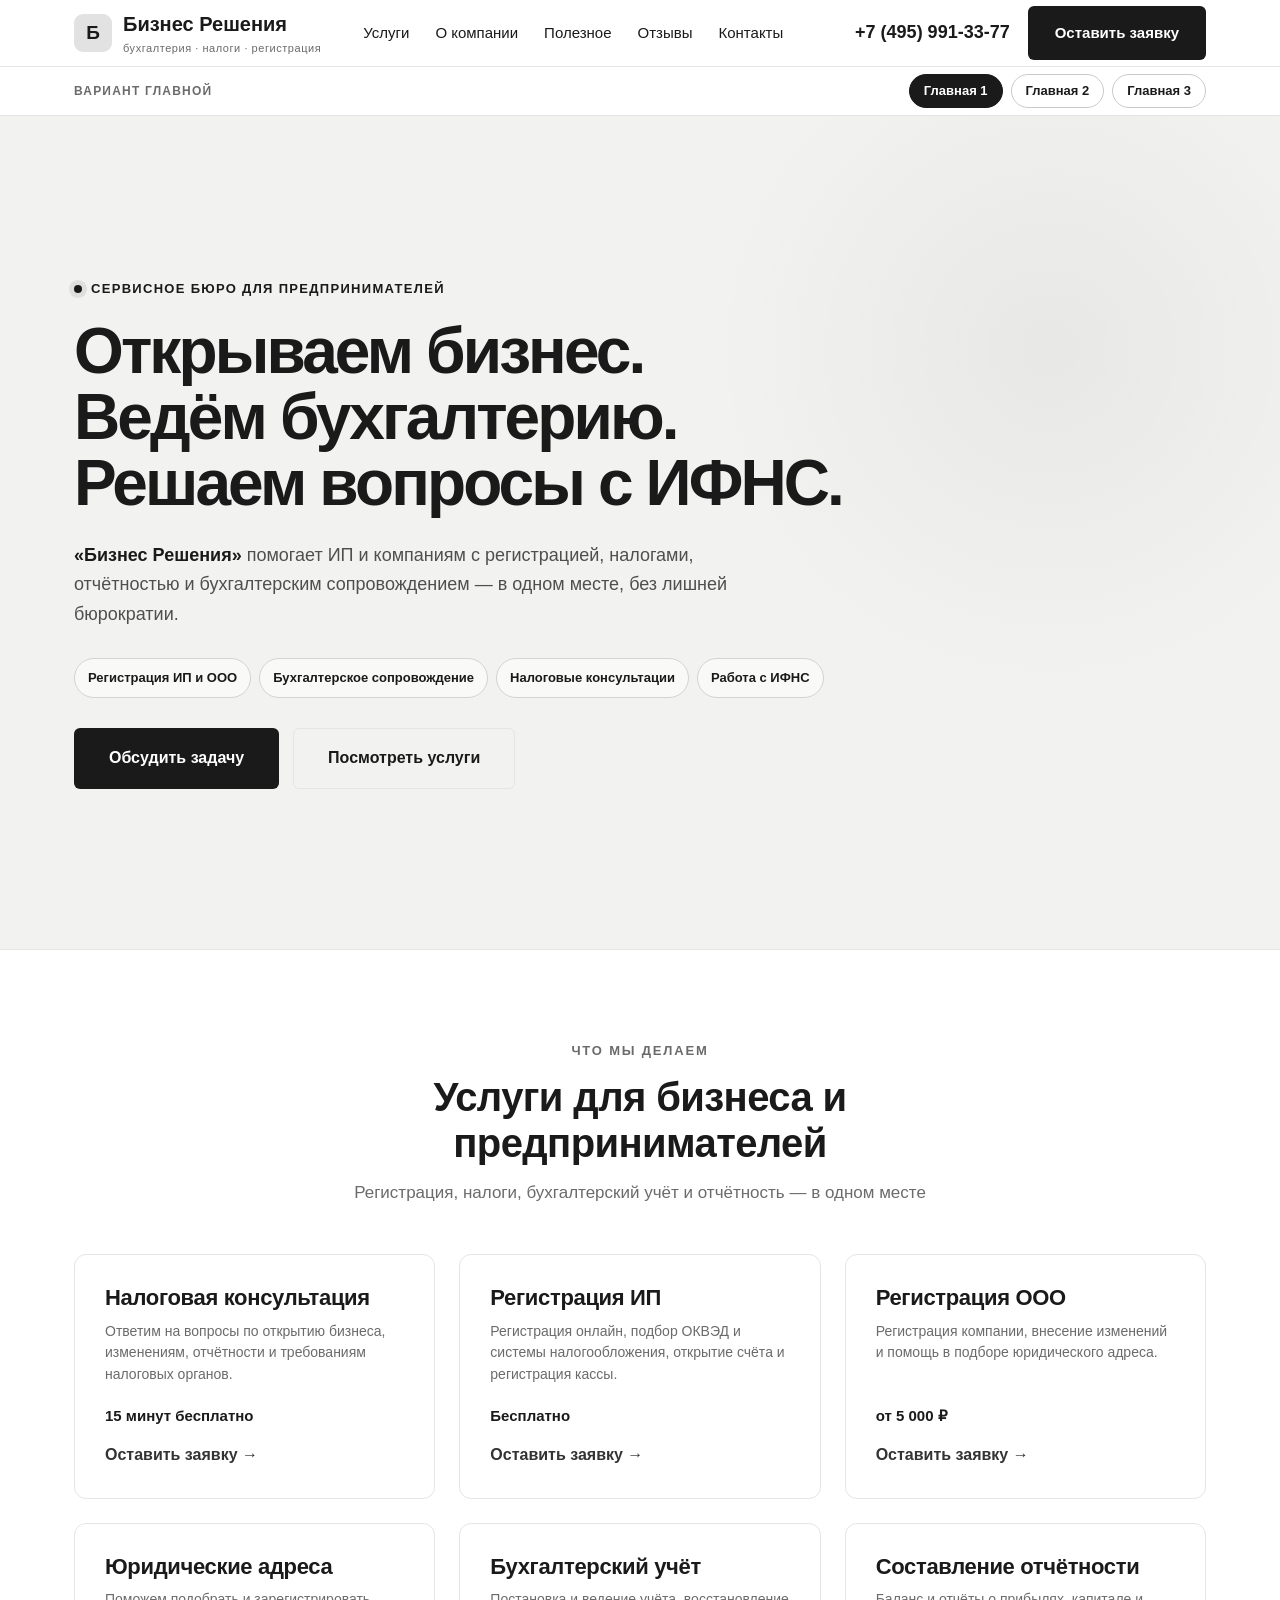
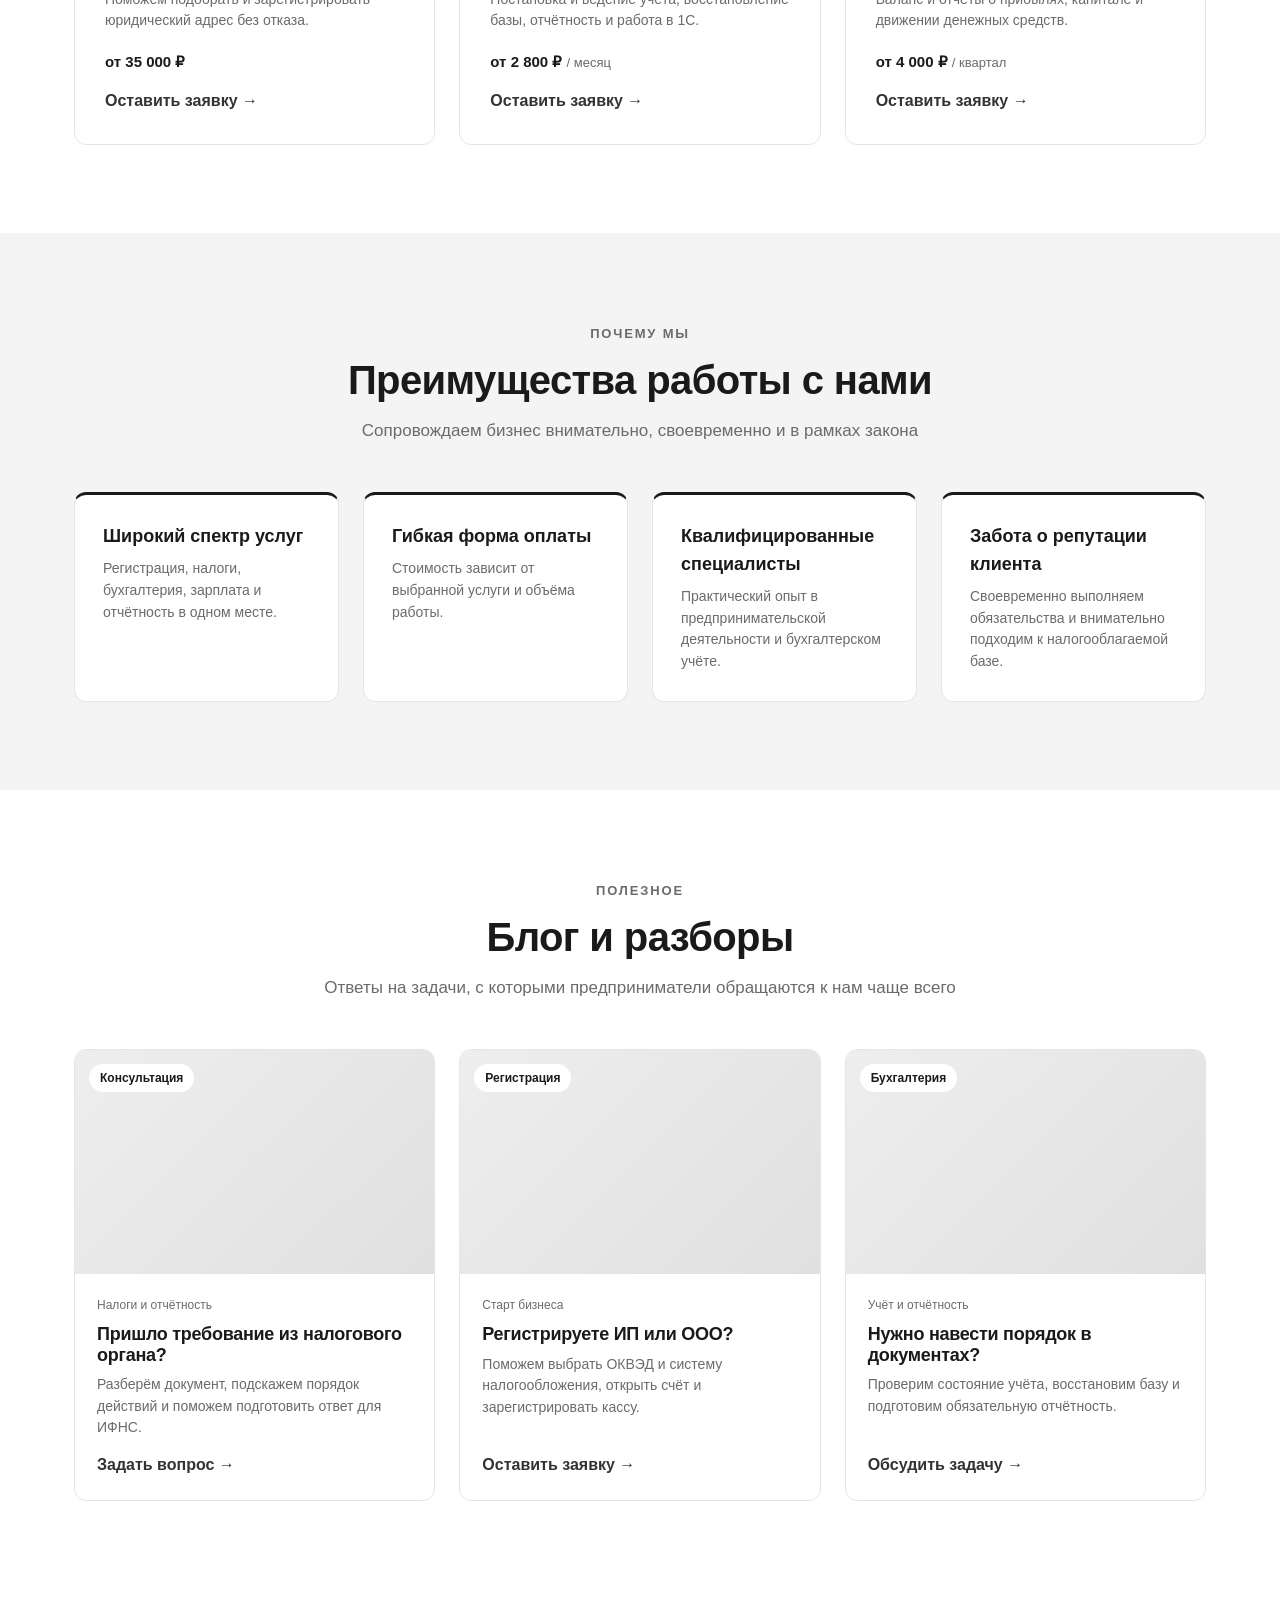
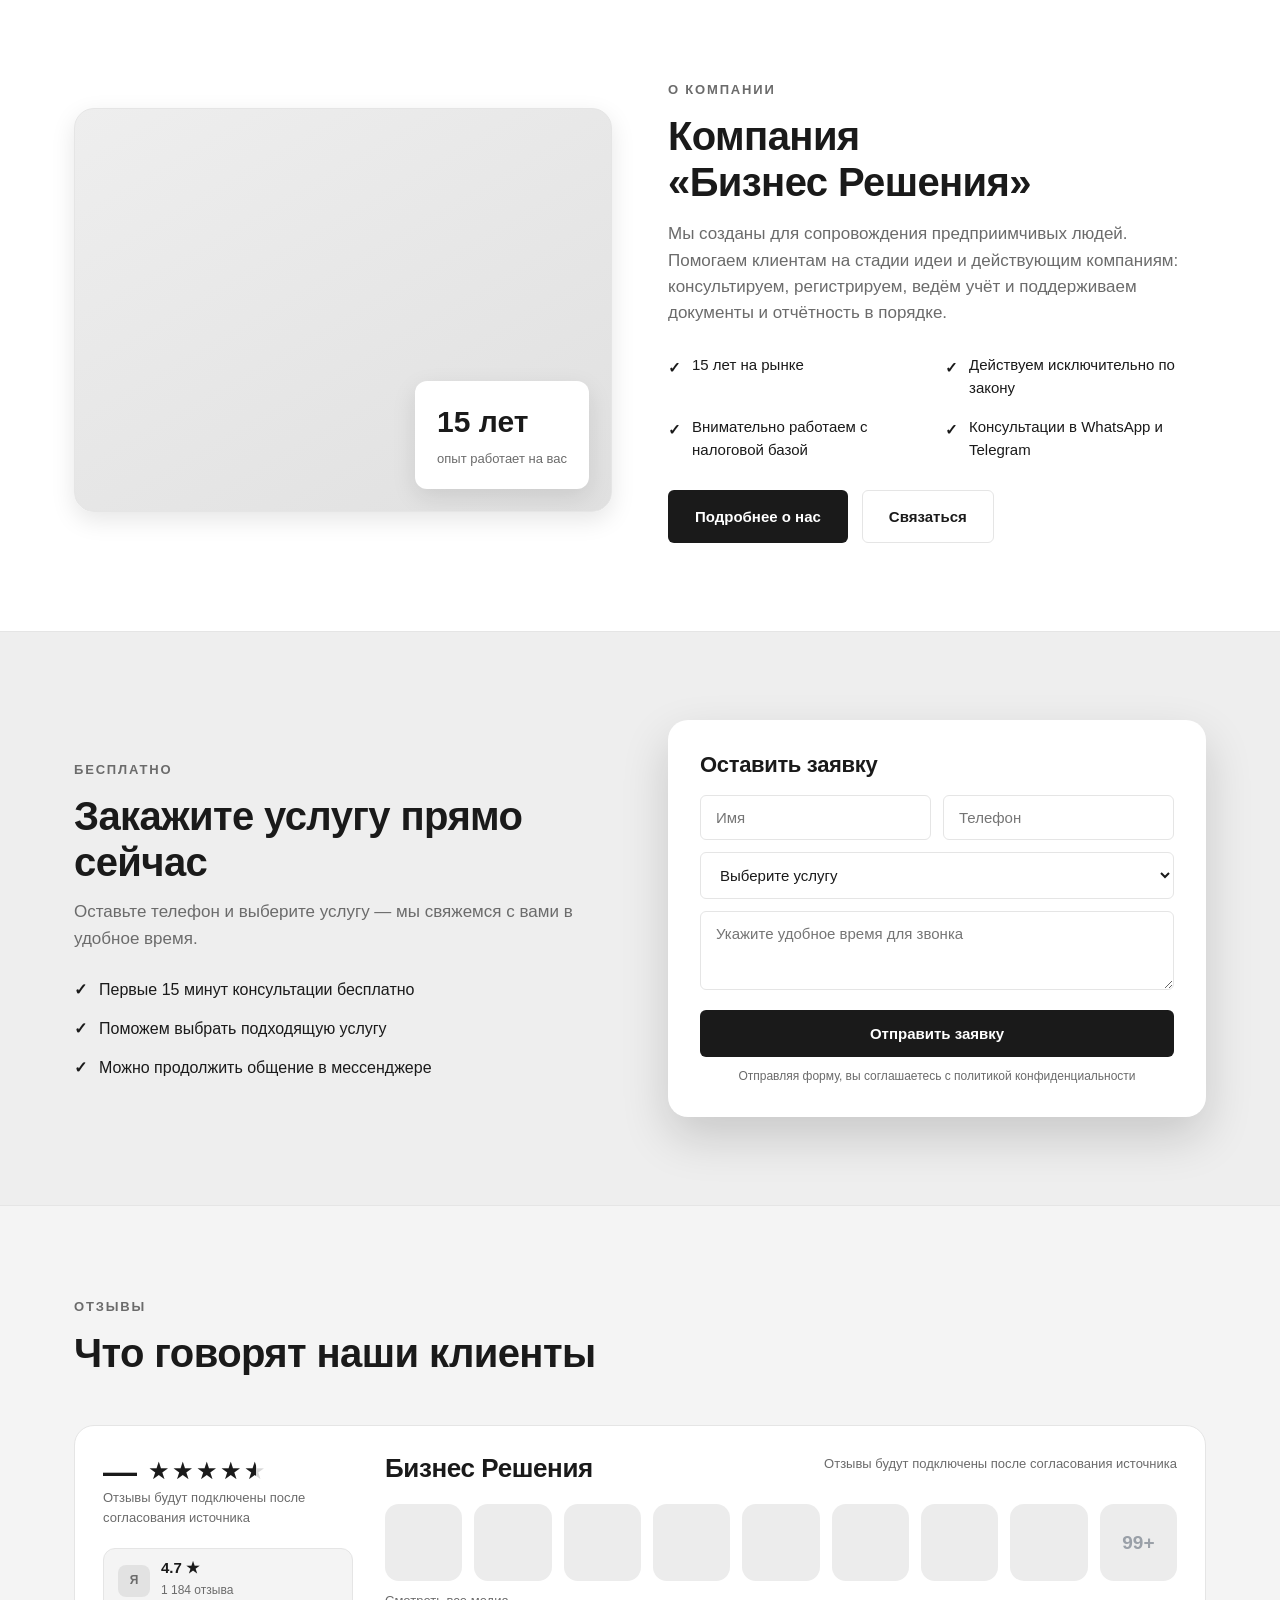
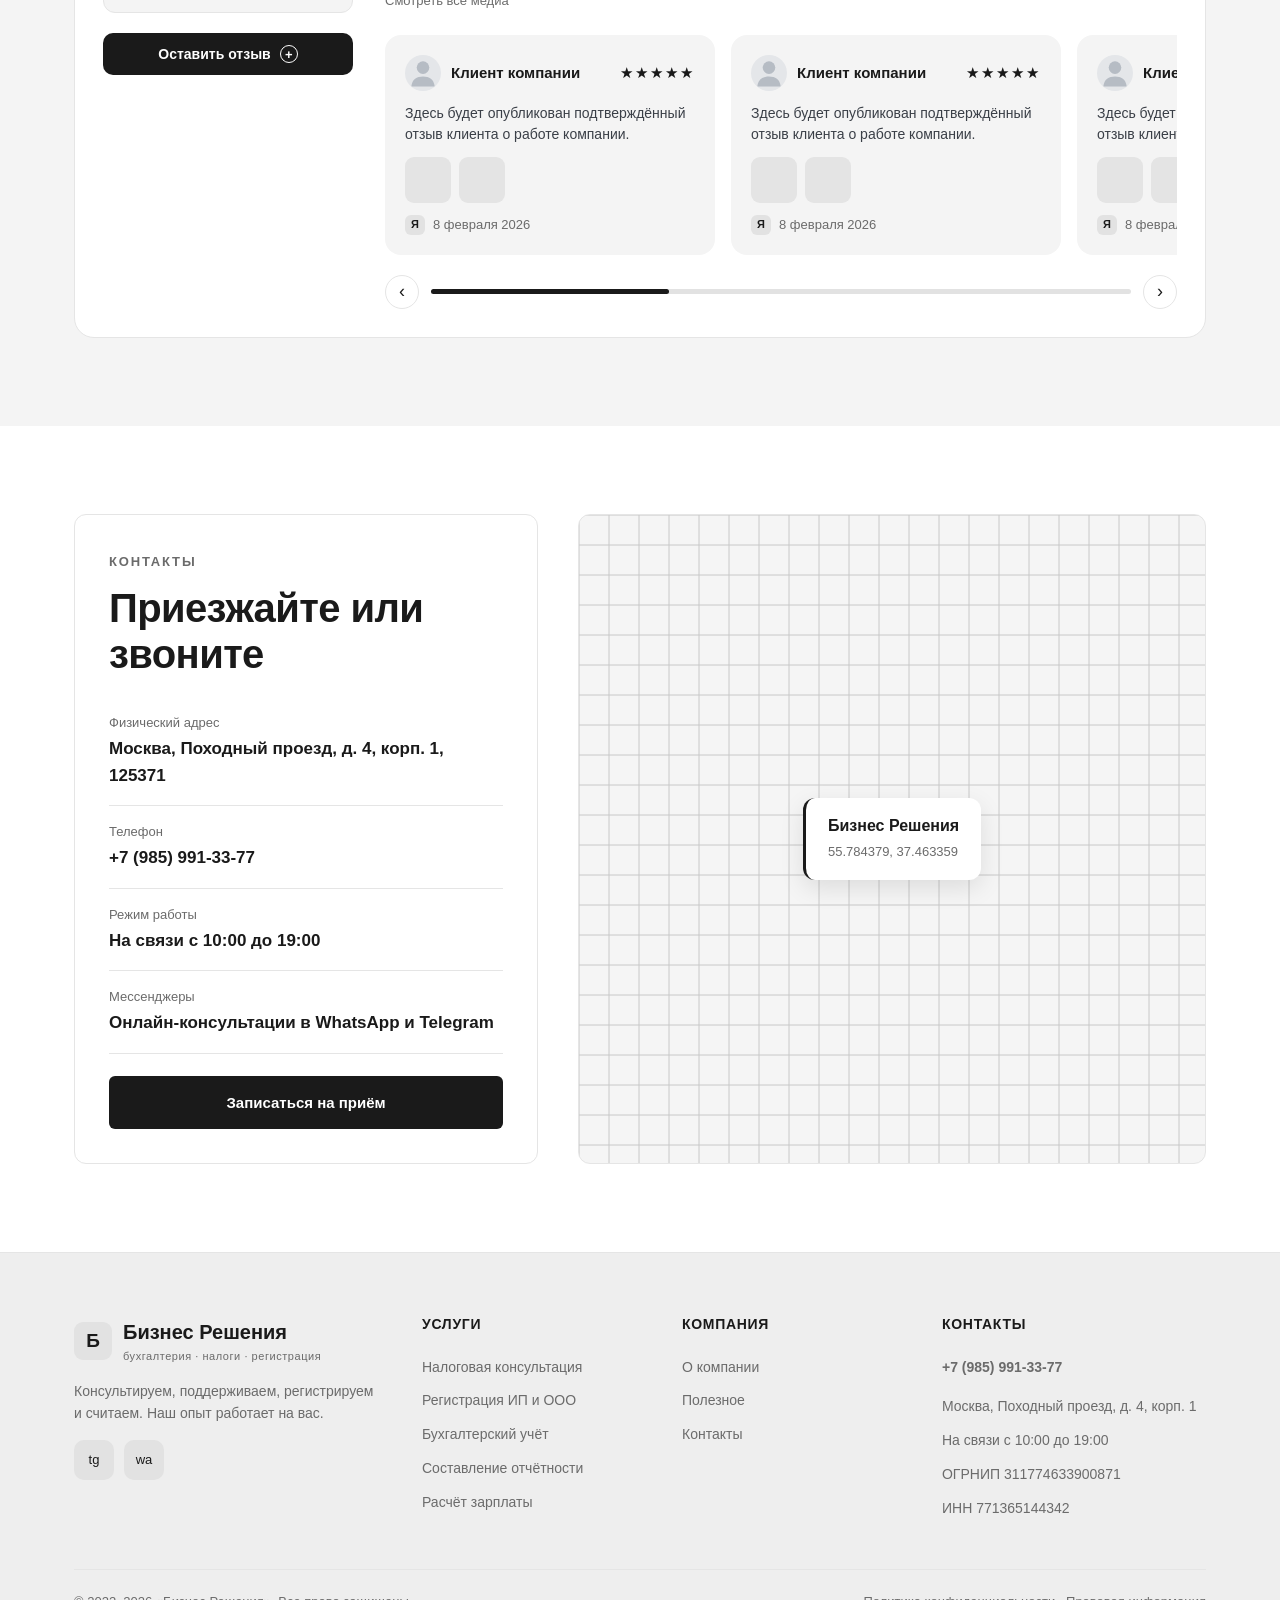
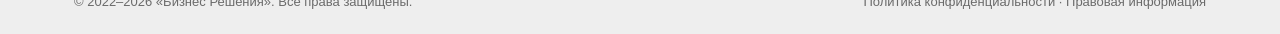
==== commit 692d50d6: "Restore reviews block across homepage variants" ====
--- a/index.html
+++ b/index.html
@@ -84,7 +84,7 @@
 /* На исходном сайте нет опубликованных сертификатов и подтверждённого модуля
    отзывов. В прототипе эти заготовки сохранены в коде, но скрыты до получения
    реальных материалов от клиента. */
-.variant-wrap[data-block="certs"],.variant-wrap[data-block="reviews"]{display:none}
+.variant-wrap[data-block="certs"]{display:none}
 img{max-width:100%;display:block}
 a{color:inherit;text-decoration:none}
 b,strong{font-weight:600}
@@ -524,7 +524,7 @@
 }
 </style>
 </head>
-<body>
+<body data-page-variant="1">
 
 <!-- ========================= ШАПКА ========================= -->
 <header class="site-header">
@@ -538,6 +538,7 @@
         <a href="#services">Услуги</a>
         <a href="#about">О компании</a>
         <a href="#blog">Полезное</a>
+        <a href="#reviews">Отзывы</a>
         <a href="#contacts">Контакты</a>
       </div>
       <div class="nav-cta">
@@ -553,9 +554,9 @@
 <div class="home-variant-switcher" aria-label="Вариант главной страницы">
   <div class="container">
     <span class="switcher-label">Вариант главной</span>
-    <button class="vbtn active" data-v="1">Главная 1</button>
-    <button class="vbtn" data-v="2">Главная 2</button>
-    <button class="vbtn" data-v="3">Главная 3</button>
+    <a class="vbtn active" data-v="1" href="index.html">Главная 1</a>
+    <a class="vbtn" data-v="2" href="variant-2.html">Главная 2</a>
+    <a class="vbtn" data-v="3" href="variant-3.html">Главная 3</a>
   </div>
 </div>
 
@@ -1152,32 +1153,30 @@
 <script>
 /* Три цельных варианта главной: 1→все первые блоки, 2→все вторые, 3→все третьи. */
 function applyHomeVariant(v){
+  if(!['1','2','3'].includes(v)) v = '1';
   document.body.dataset.homeVariant = v;
   document.querySelectorAll('.variant-wrap').forEach(function(wrap){
     wrap.querySelectorAll(':scope > .variant').forEach(function(sec){
       sec.classList.toggle('active', sec.dataset.v === v);
     });
-    wrap.querySelectorAll('.vbtn').forEach(function(btn){
-      var active = btn.dataset.v === v;
-      btn.classList.toggle('active', active);
-      btn.setAttribute('aria-pressed', active ? 'true' : 'false');
-      btn.textContent = 'Главная ' + btn.dataset.v;
-    });
   });
-}
-
-document.querySelectorAll('.vbtn').forEach(function(btn){
-  btn.addEventListener('click', function(){
-    var wrap = btn.closest('.variant-wrap');
-    applyHomeVariant(btn.dataset.v);
-    if(wrap){
-      var top = wrap.getBoundingClientRect().top + window.scrollY - 110;
-      window.scrollTo({top:top,behavior:'smooth'});
-    }
+  document.querySelectorAll('.vbtn').forEach(function(btn){
+    var active = btn.dataset.v === v;
+    btn.classList.toggle('active', active);
+    btn.setAttribute('aria-pressed', active ? 'true' : 'false');
+    if(active) btn.setAttribute('aria-current','page');
+    else btn.removeAttribute('aria-current');
+    btn.textContent = 'Главная ' + btn.dataset.v;
   });
-});
-
-applyHomeVariant('1');
+}
+applyHomeVariant(document.body.dataset.pageVariant || '1');
+
+/* Пока реальные отзывы не переданы, сохраняем макет модуля без вымышленных данных. */
+document.querySelectorAll('#reviews .yname').forEach(function(el){el.textContent='Клиент компании';});
+document.querySelectorAll('#reviews .ytext').forEach(function(el){el.textContent='Здесь будет опубликован подтверждённый отзыв клиента о работе компании.';});
+document.querySelectorAll('#reviews .head h3,#reviews .hleft h3').forEach(function(el){el.textContent='Бизнес Решения';});
+document.querySelectorAll('#reviews .cnt,#reviews .subtxt').forEach(function(el){el.textContent='Отзывы будут подключены после согласования источника';});
+document.querySelectorAll('#reviews .score .num').forEach(function(el){el.textContent='—';});
 
 /* Мобильное меню (заглушка) */
 document.querySelector('.burger') && document.querySelector('.burger').addEventListener('click', function(){
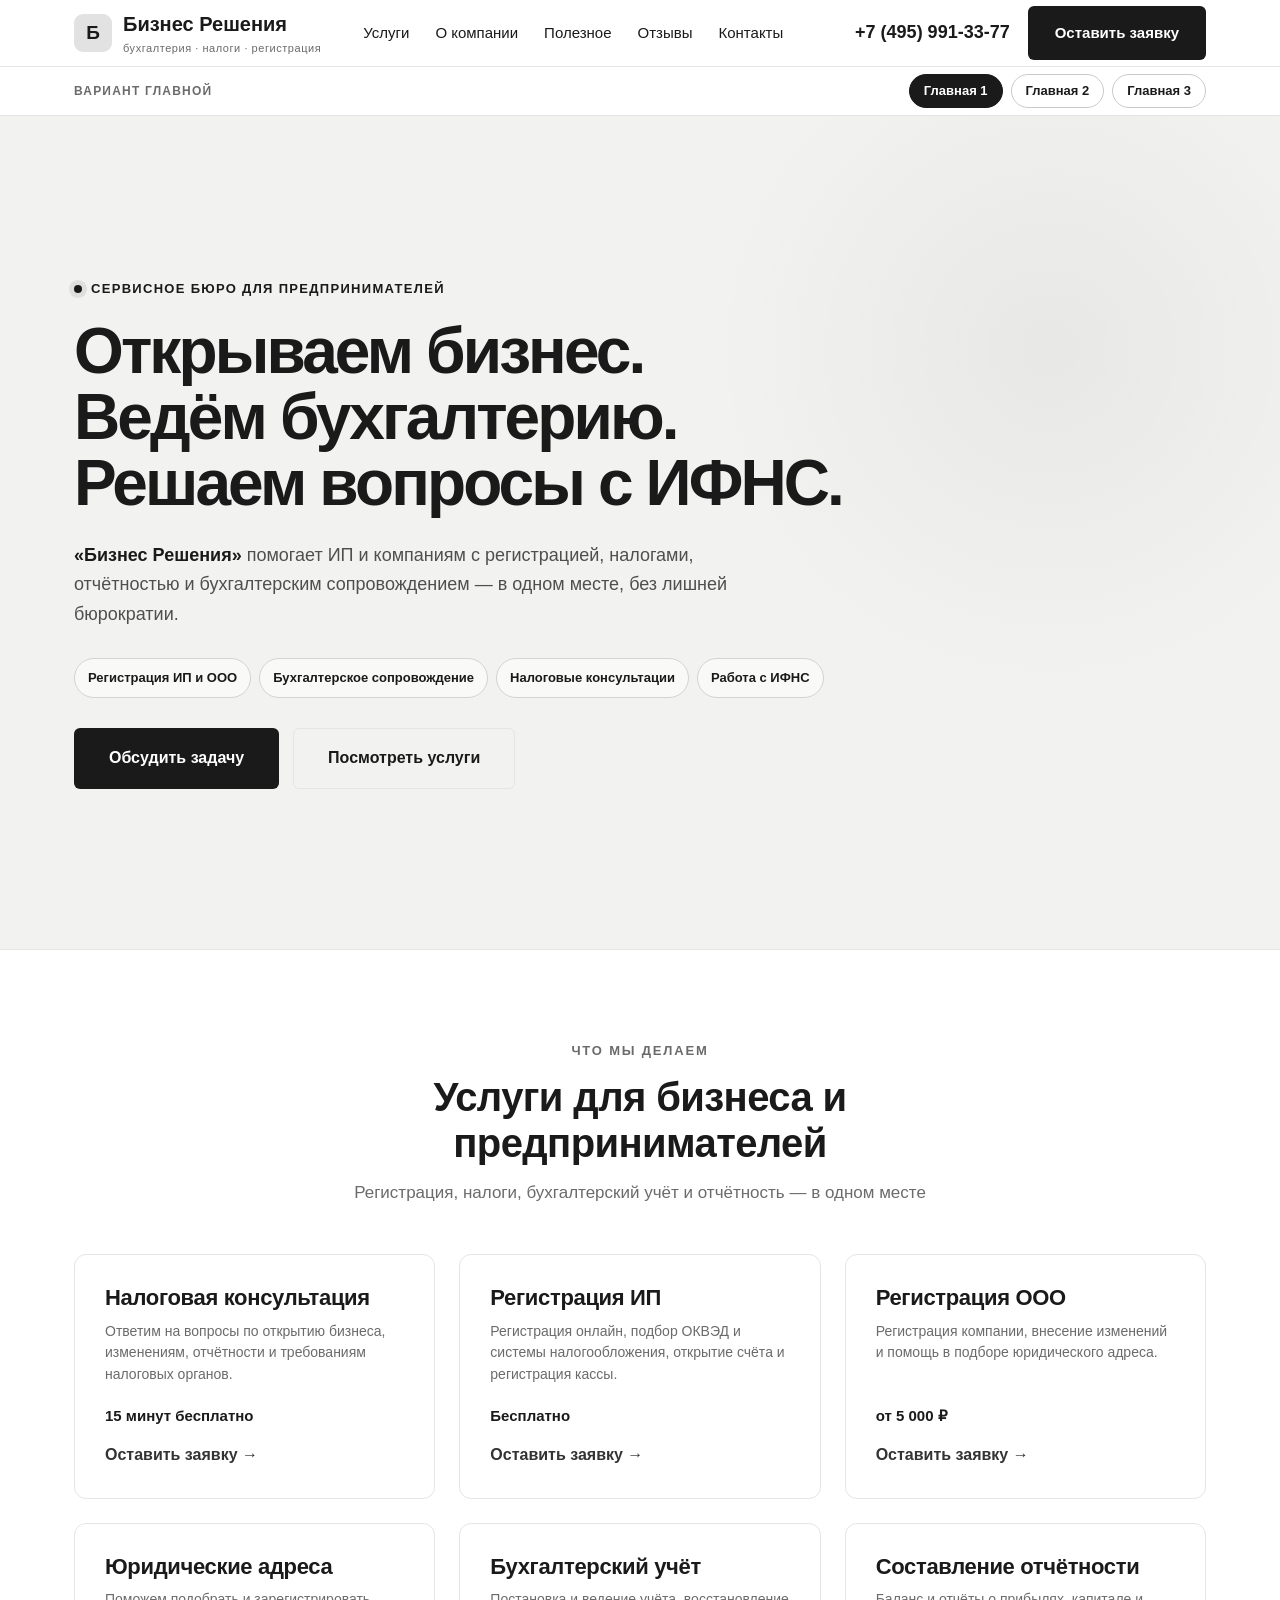
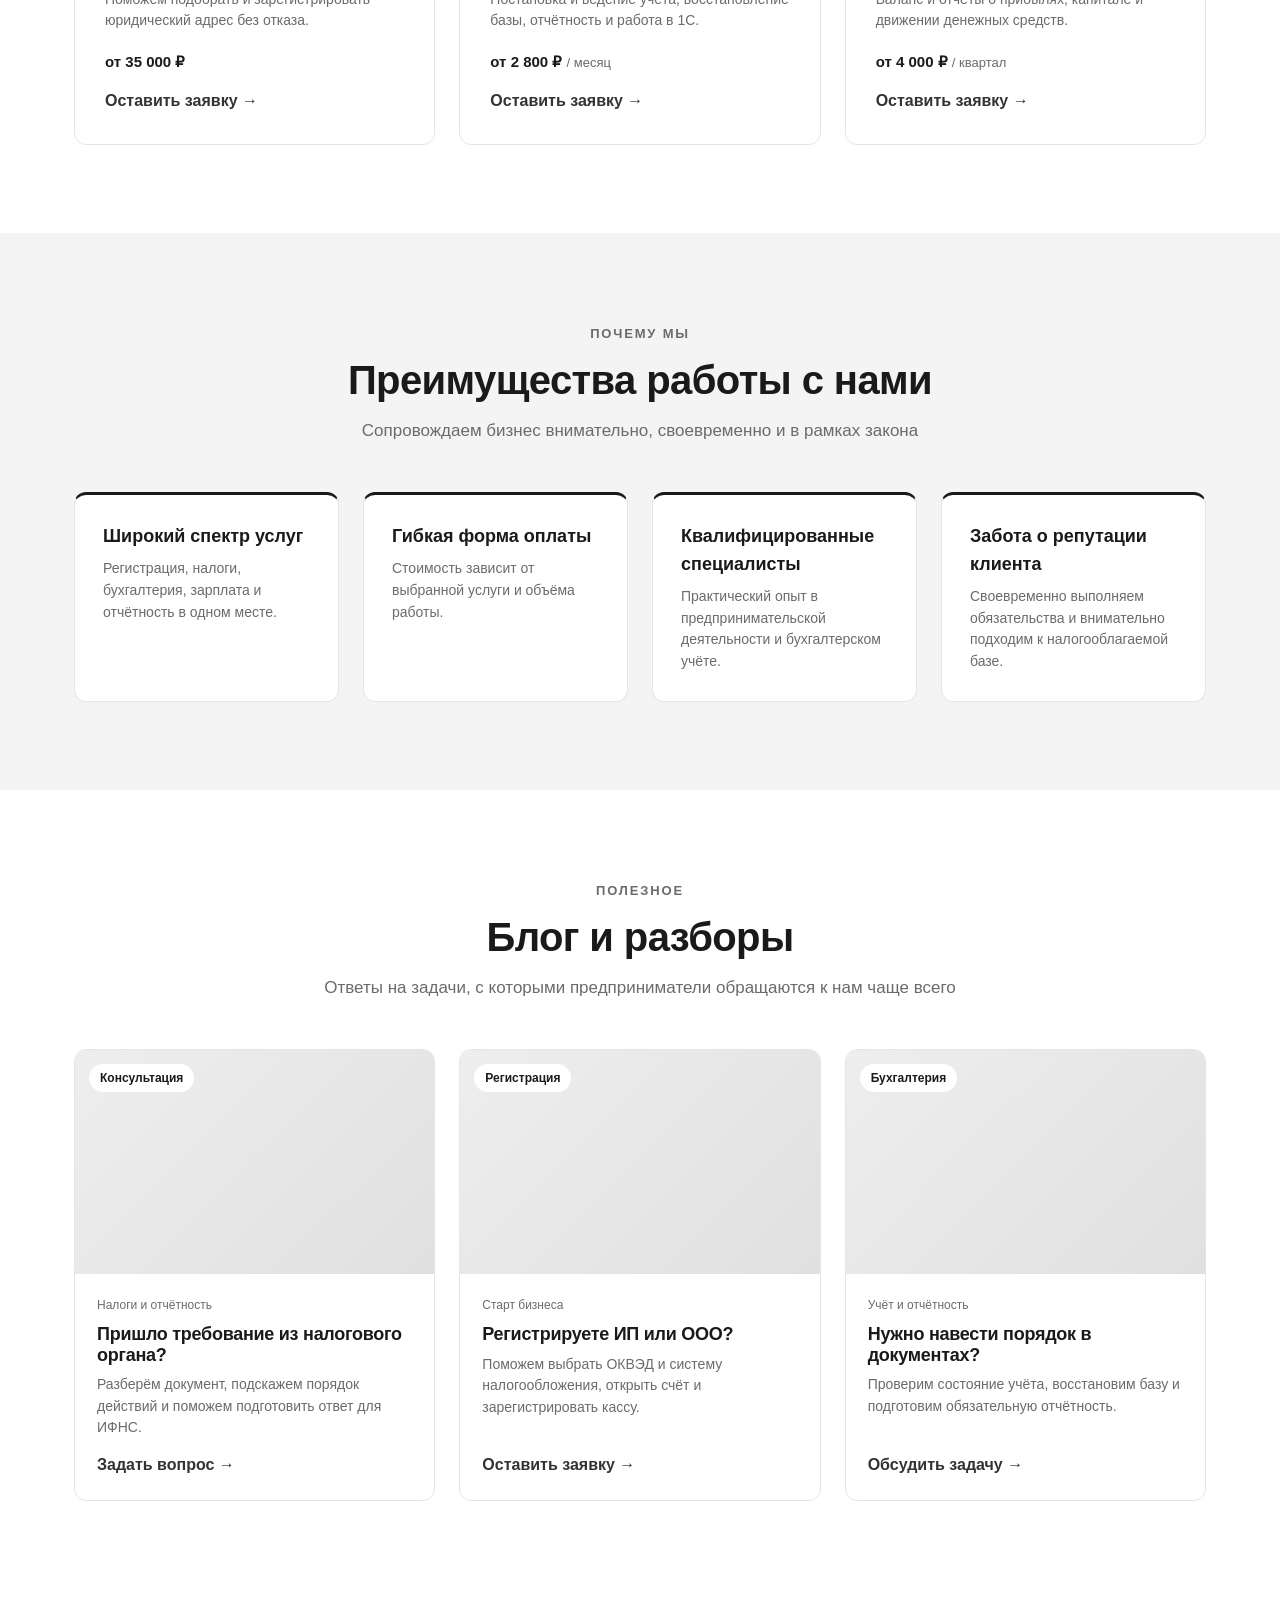
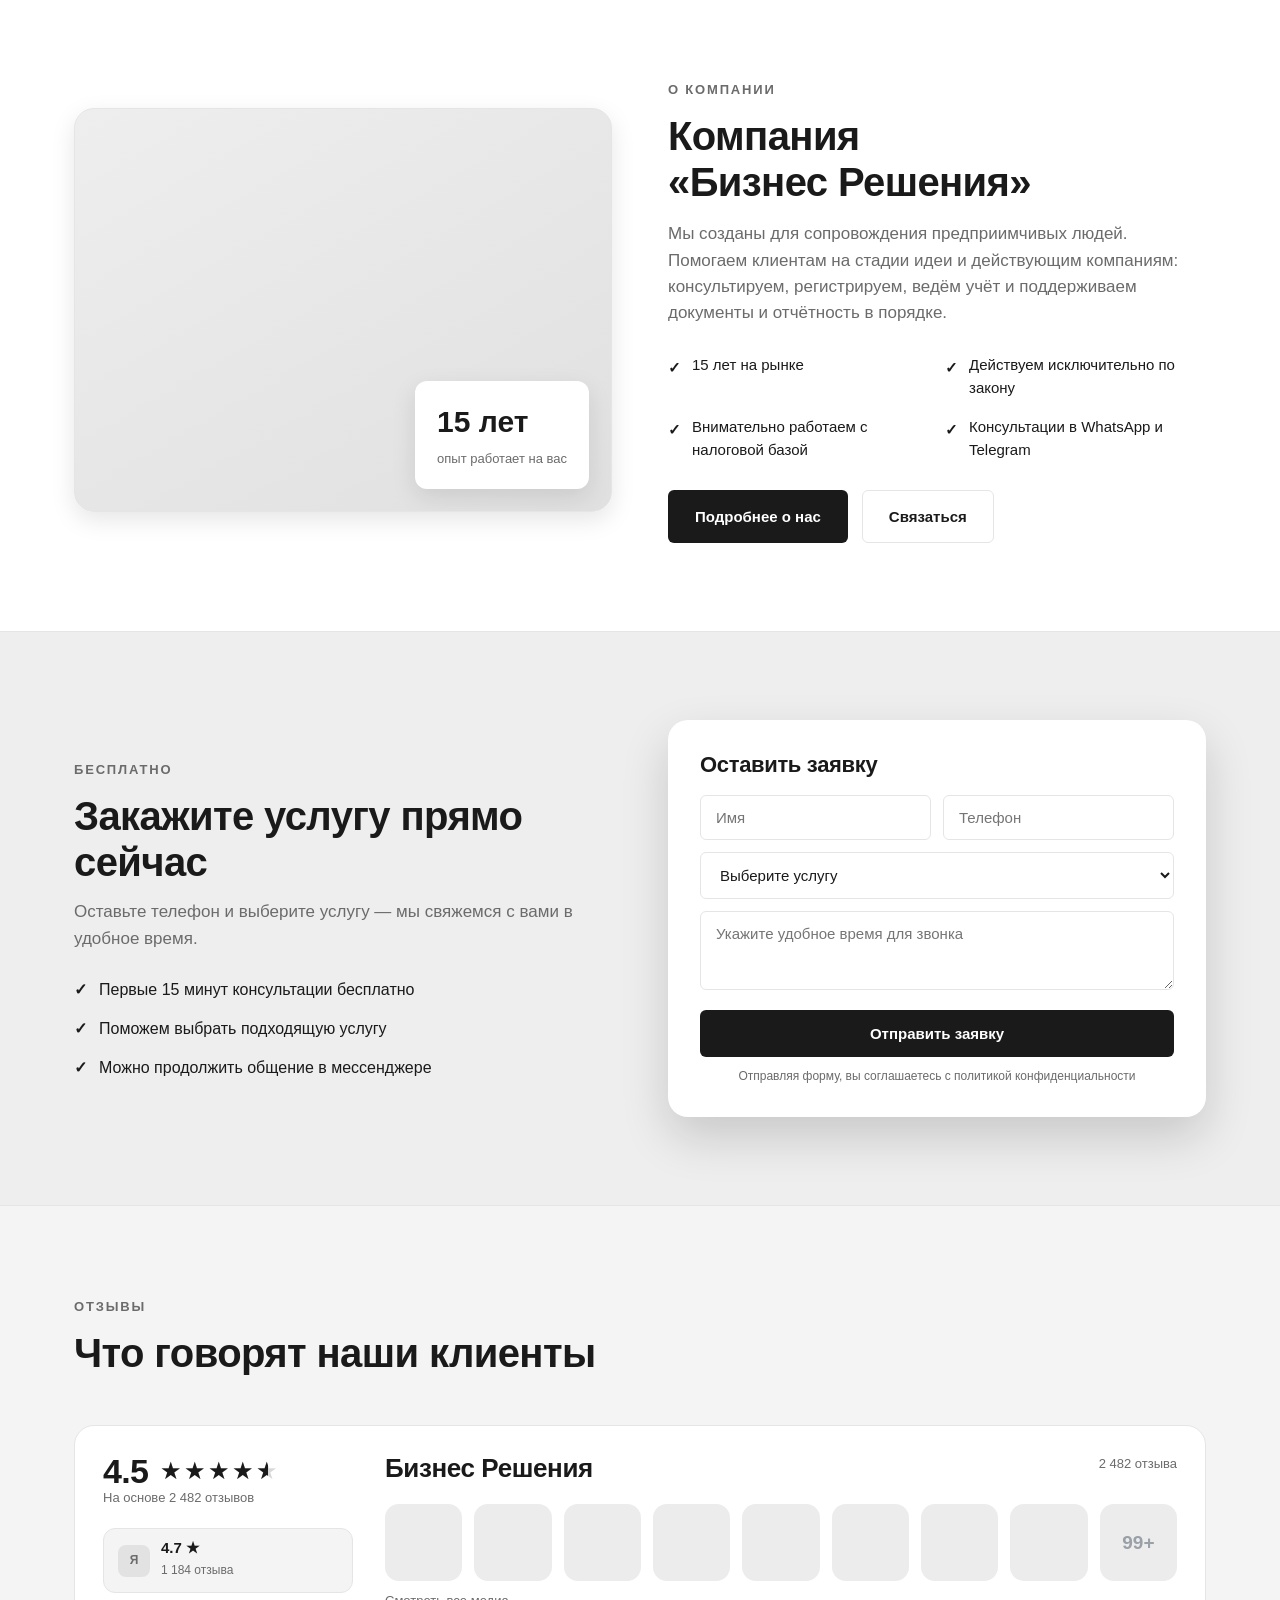
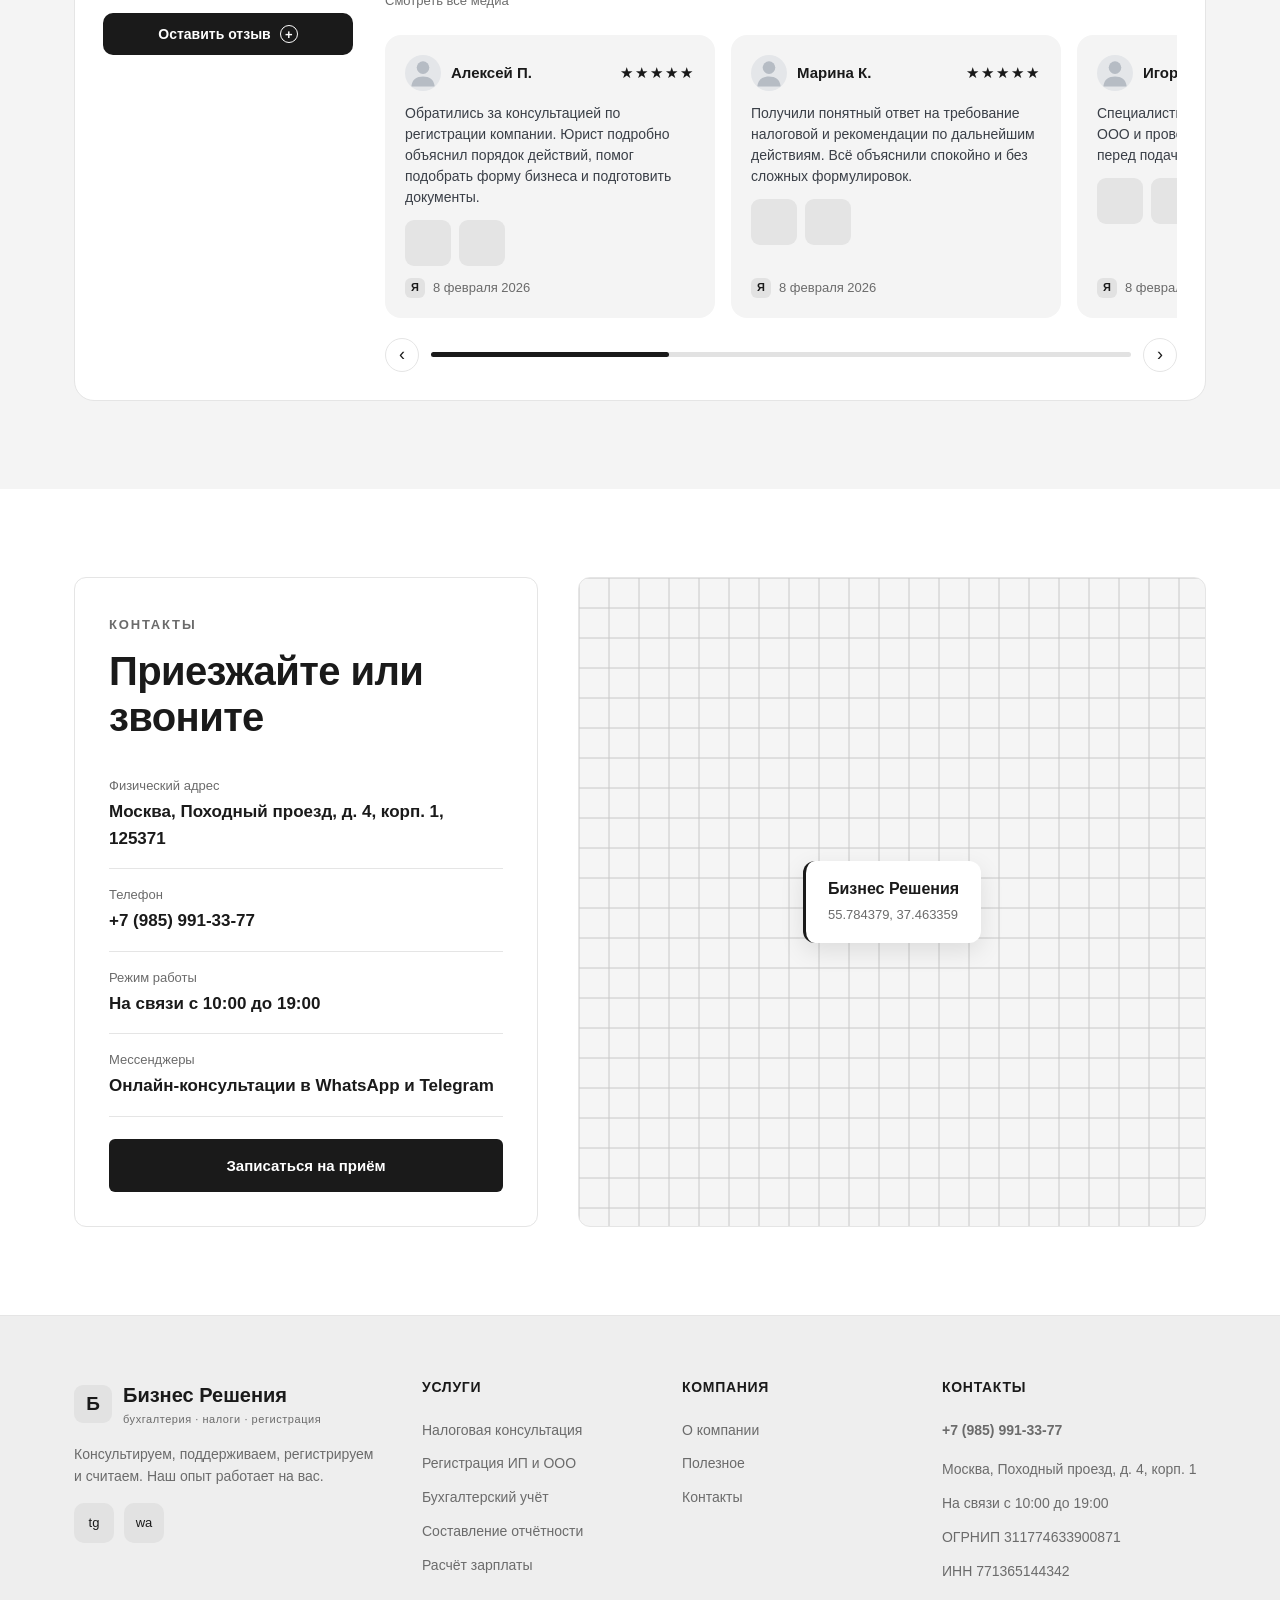
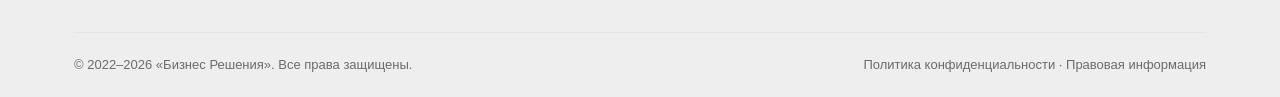
==== commit 13996a7e: "Add legal-services demo review copy" ====
--- a/index.html
+++ b/index.html
@@ -1171,12 +1171,18 @@
 }
 applyHomeVariant(document.body.dataset.pageVariant || '1');
 
-/* Пока реальные отзывы не переданы, сохраняем макет модуля без вымышленных данных. */
-document.querySelectorAll('#reviews .yname').forEach(function(el){el.textContent='Клиент компании';});
-document.querySelectorAll('#reviews .ytext').forEach(function(el){el.textContent='Здесь будет опубликован подтверждённый отзыв клиента о работе компании.';});
+/* Демонстрационные отзывы: при подключении Яндекса этот массив будет заменён реальными данными. */
+var demoReviewNames = ['Алексей П.','Марина К.','Игорь С.','Елена В.','Дмитрий Р.'];
+var demoReviewTexts = [
+  'Обратились за консультацией по регистрации компании. Юрист подробно объяснил порядок действий, помог подобрать форму бизнеса и подготовить документы.',
+  'Получили понятный ответ на требование налоговой и рекомендации по дальнейшим действиям. Всё объяснили спокойно и без сложных формулировок.',
+  'Специалисты помогли внести изменения в ООО и проверить комплект документов перед подачей. Всегда были на связи.',
+  'Понравился комплексный подход: юридическая консультация, вопросы по налогам и бухгалтерскому учёту решались в одном месте.',
+  'Юрист внимательно разобрал нашу ситуацию и предложил несколько законных вариантов решения. Будем обращаться снова.'
+];
+document.querySelectorAll('#reviews .yname').forEach(function(el,index){el.textContent=demoReviewNames[index%demoReviewNames.length];});
+document.querySelectorAll('#reviews .ytext').forEach(function(el,index){el.textContent=demoReviewTexts[index%demoReviewTexts.length];});
 document.querySelectorAll('#reviews .head h3,#reviews .hleft h3').forEach(function(el){el.textContent='Бизнес Решения';});
-document.querySelectorAll('#reviews .cnt,#reviews .subtxt').forEach(function(el){el.textContent='Отзывы будут подключены после согласования источника';});
-document.querySelectorAll('#reviews .score .num').forEach(function(el){el.textContent='—';});
 
 /* Мобильное меню (заглушка) */
 document.querySelector('.burger') && document.querySelector('.burger').addEventListener('click', function(){
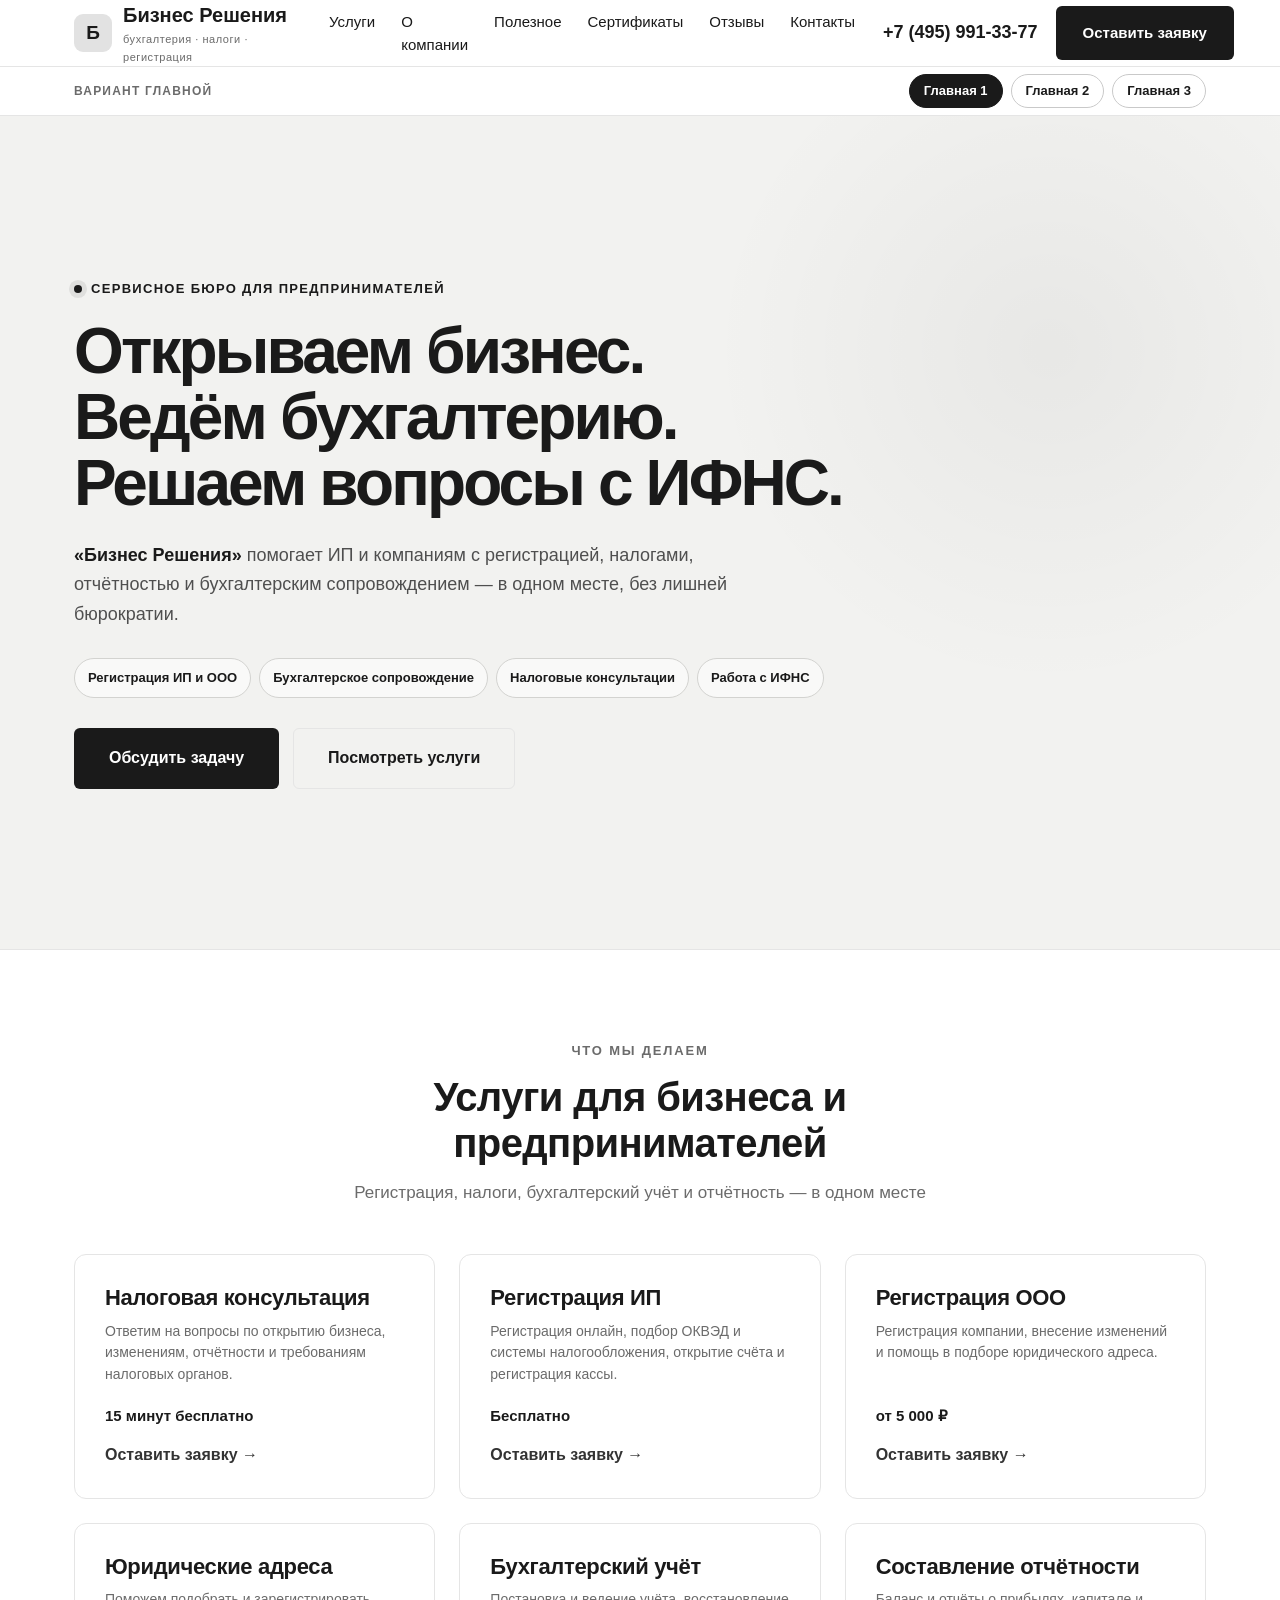
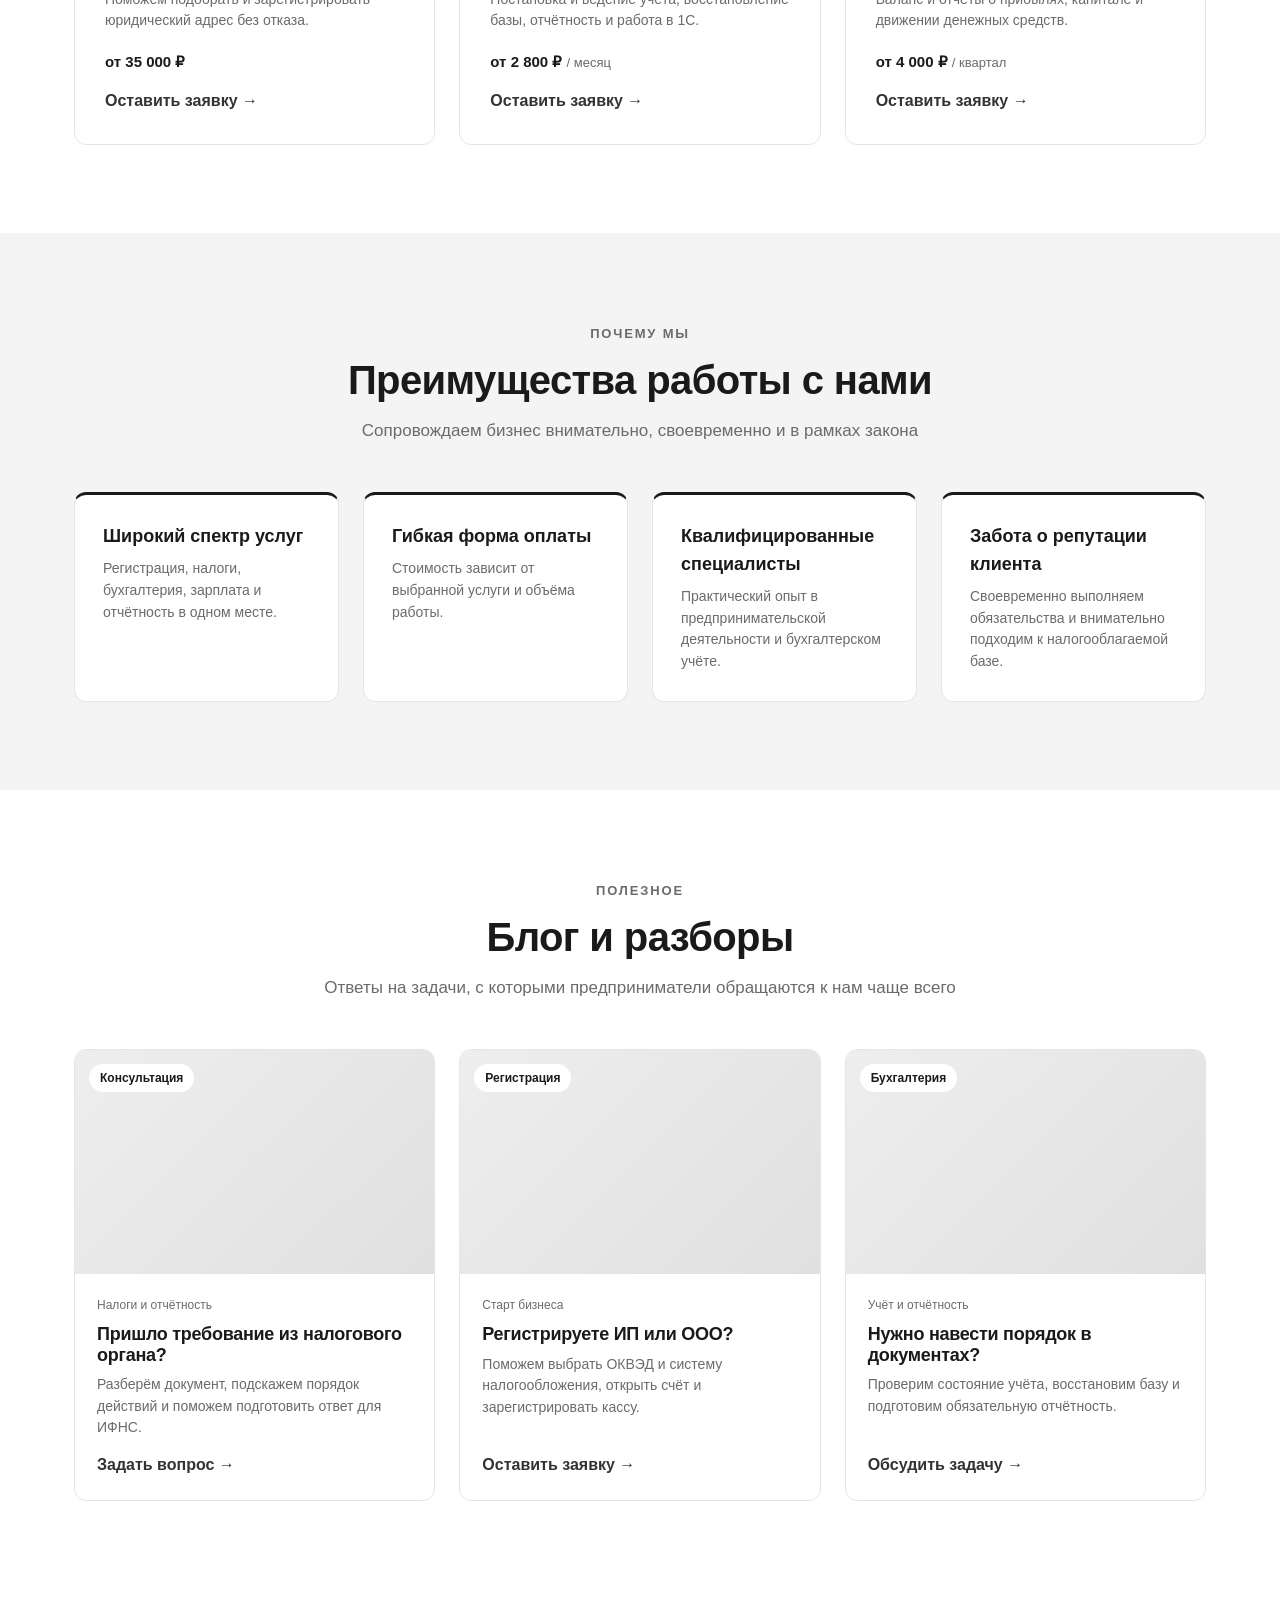
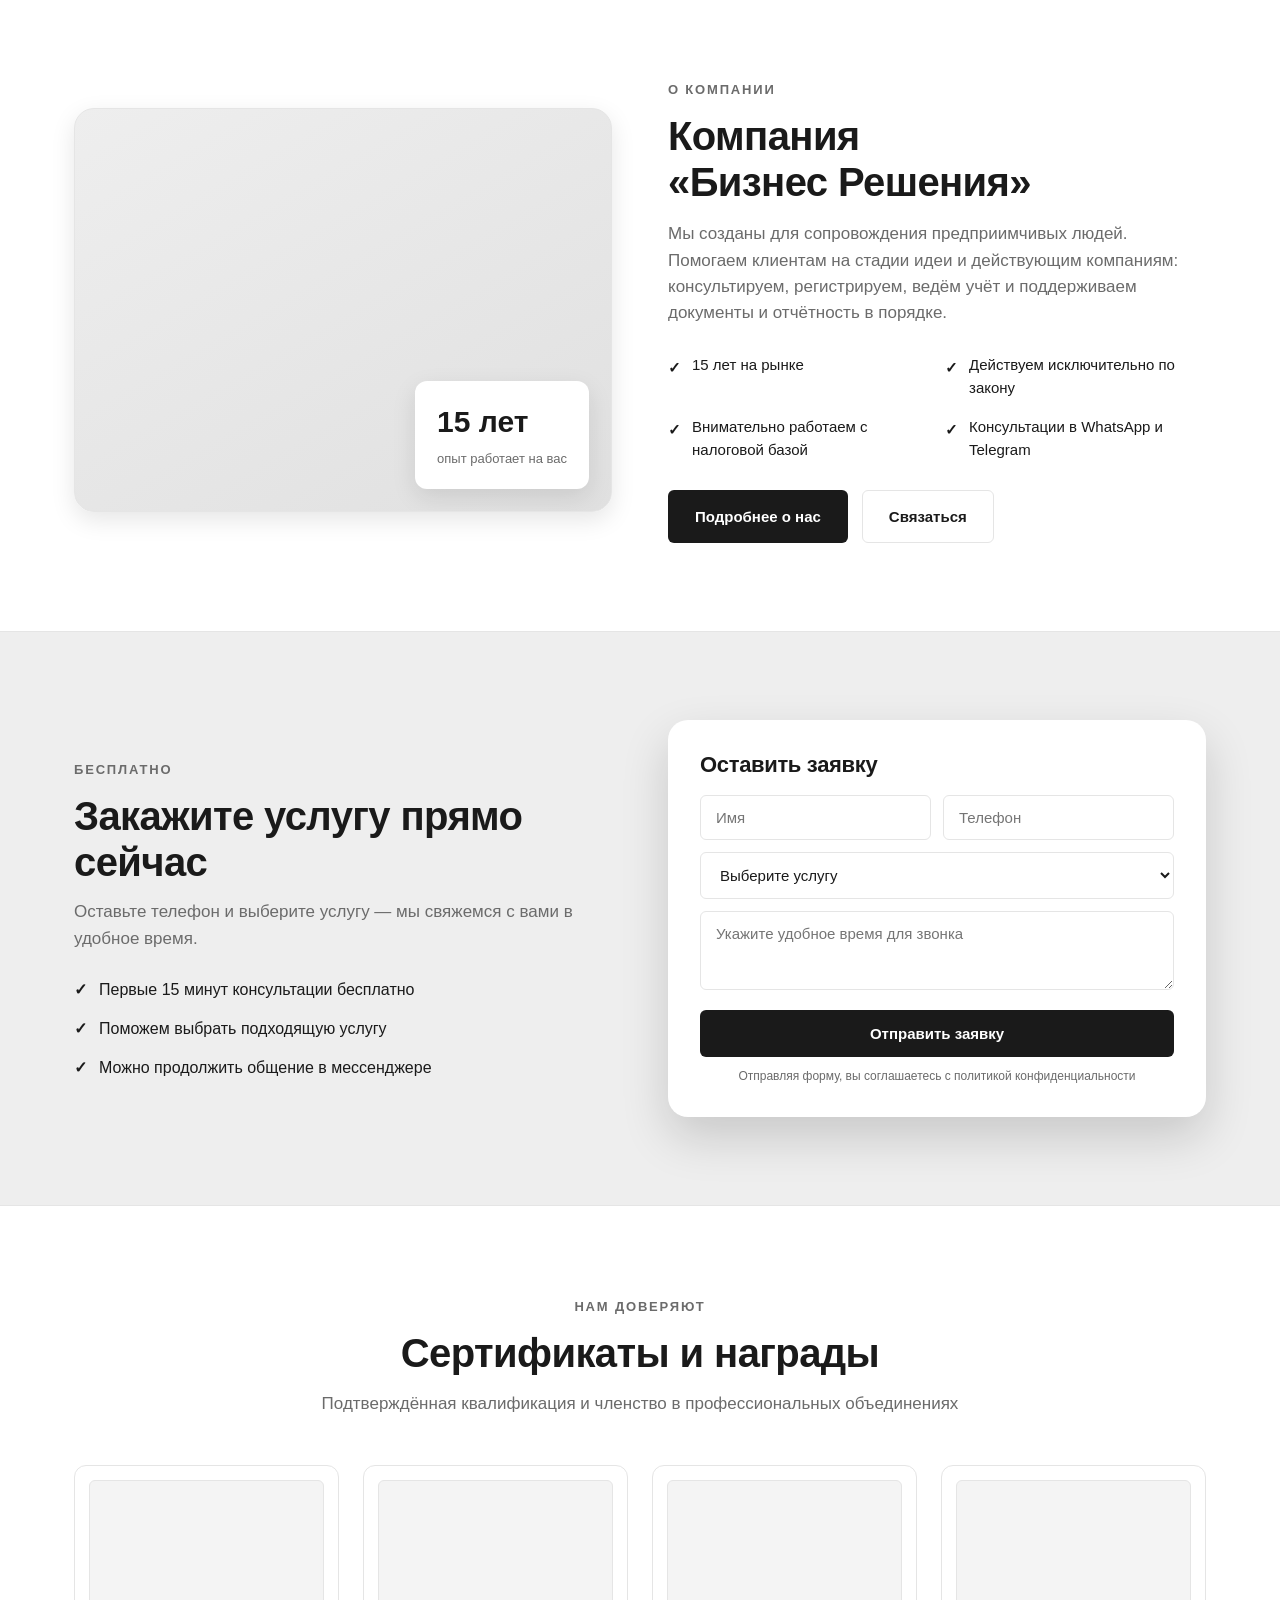
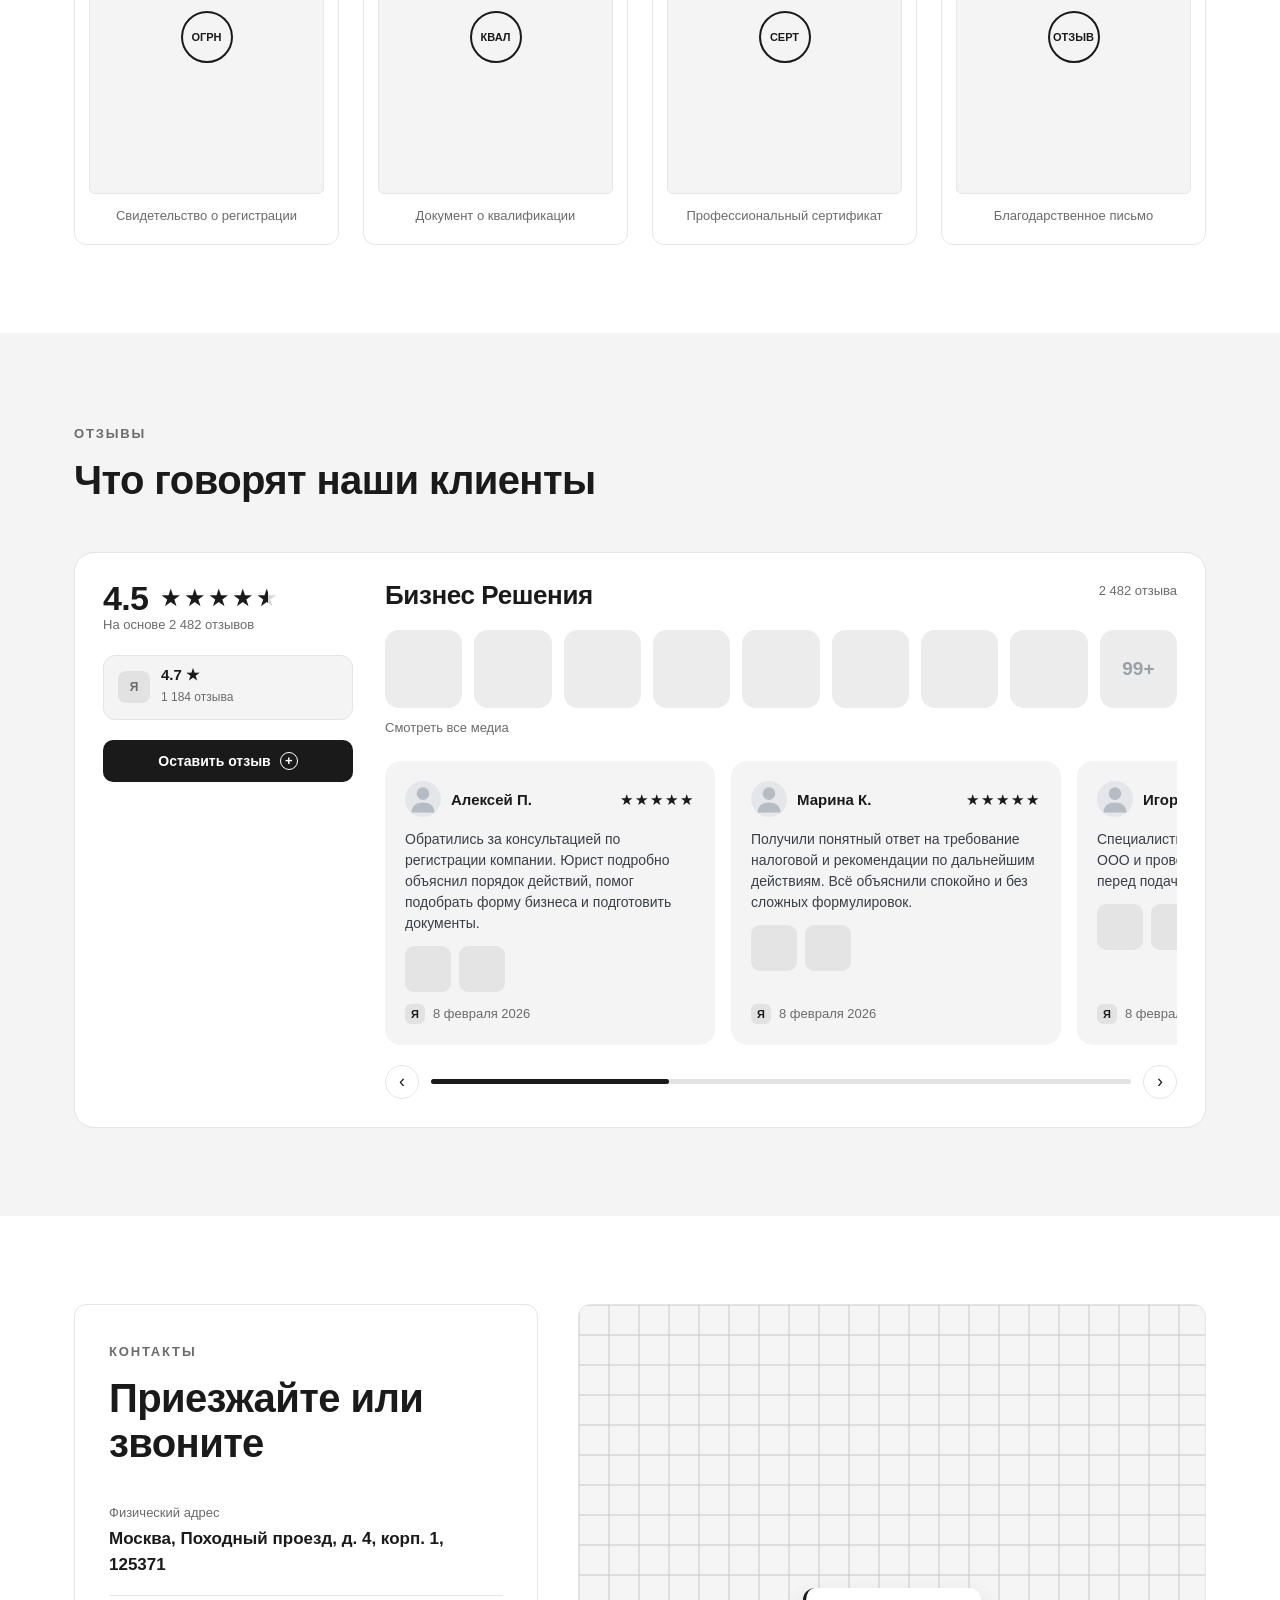
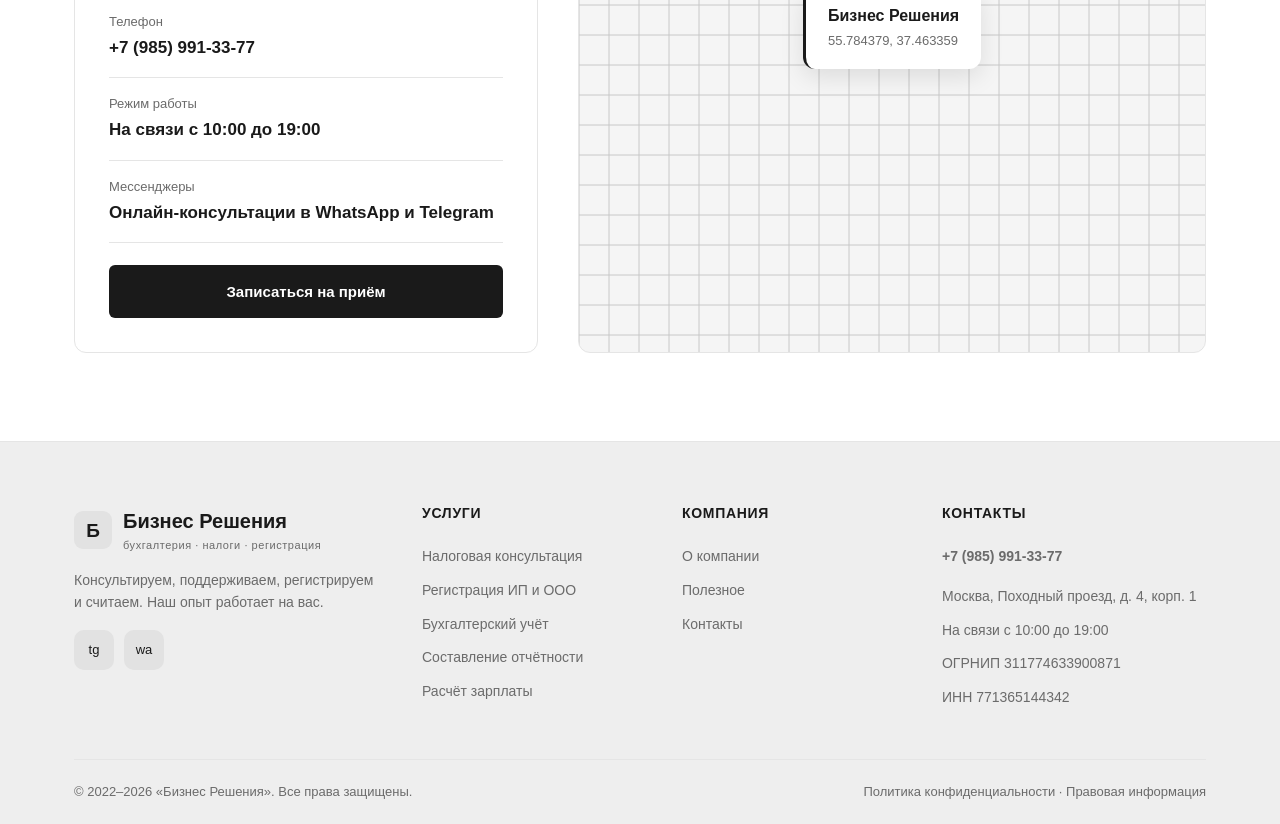
==== commit af907727: "Restore certificates block across homepage variants" ====
--- a/index.html
+++ b/index.html
@@ -84,7 +84,6 @@
 /* На исходном сайте нет опубликованных сертификатов и подтверждённого модуля
    отзывов. В прототипе эти заготовки сохранены в коде, но скрыты до получения
    реальных материалов от клиента. */
-.variant-wrap[data-block="certs"]{display:none}
 img{max-width:100%;display:block}
 a{color:inherit;text-decoration:none}
 b,strong{font-weight:600}
@@ -538,6 +537,7 @@
         <a href="#services">Услуги</a>
         <a href="#about">О компании</a>
         <a href="#blog">Полезное</a>
+        <a href="#certificates">Сертификаты</a>
         <a href="#reviews">Отзывы</a>
         <a href="#contacts">Контакты</a>
       </div>
@@ -850,7 +850,7 @@
 </section>
 
 <!-- ========================= СЕРТИФИКАТЫ (3 варианта) ========================= -->
-<div class="variant-wrap" data-block="certs">
+<div class="variant-wrap" data-block="certs" id="certificates">
   <div class="variant-bar">
     <span class="vb-label">Блок</span><span class="vb-name">Сертификаты</span>
     <span class="vb-spacer"></span>
@@ -1183,6 +1183,30 @@
 document.querySelectorAll('#reviews .yname').forEach(function(el,index){el.textContent=demoReviewNames[index%demoReviewNames.length];});
 document.querySelectorAll('#reviews .ytext').forEach(function(el,index){el.textContent=demoReviewTexts[index%demoReviewTexts.length];});
 document.querySelectorAll('#reviews .head h3,#reviews .hleft h3').forEach(function(el){el.textContent='Бизнес Решения';});
+/* Демонстрационный блок документов: заменить карточки реальными сканами после их получения. */
+var certLabels = ['Свидетельство о регистрации','Документ о квалификации','Профессиональный сертификат','Благодарственное письмо'];
+document.querySelectorAll('#certificates .cert-doc .cap').forEach(function(el,index){el.textContent=certLabels[index%certLabels.length];});
+document.querySelectorAll('#certificates .cert-doc .seal').forEach(function(el,index){el.textContent=['ОГРН','КВАЛ','СЕРТ','ОТЗЫВ'][index%4];});
+var certBadges = [
+  ['Регистрация','Документы о регистрации компании'],
+  ['Квалификация','Дипломы и профильные документы специалистов'],
+  ['Сертификаты','Профессиональное обучение и повышение квалификации'],
+  ['Благодарности','Письма и рекомендации клиентов'],
+  ['Реквизиты','ИНН и ОГРНИП компании']
+];
+document.querySelectorAll('#certificates .cert-badge').forEach(function(el,index){
+  var data=certBadges[index%certBadges.length];
+  var title=el.querySelector('b'), text=el.querySelector('span');
+  if(title) title.textContent=data[0];
+  if(text) text.textContent=data[1];
+});
+var certNumbers=[['15 лет','опыта сопровождения бизнеса'],['ИП','Кондратенко М. А.'],['ИНН','771365144342'],['ОГРНИП','311774633900871']];
+document.querySelectorAll('#certificates .cert-nums .nn').forEach(function(el,index){
+  var data=certNumbers[index%certNumbers.length];
+  var value=el.querySelector('b'), text=el.querySelector('span');
+  if(value) value.textContent=data[0];
+  if(text) text.textContent=data[1];
+});
 
 /* Мобильное меню (заглушка) */
 document.querySelector('.burger') && document.querySelector('.burger').addEventListener('click', function(){
